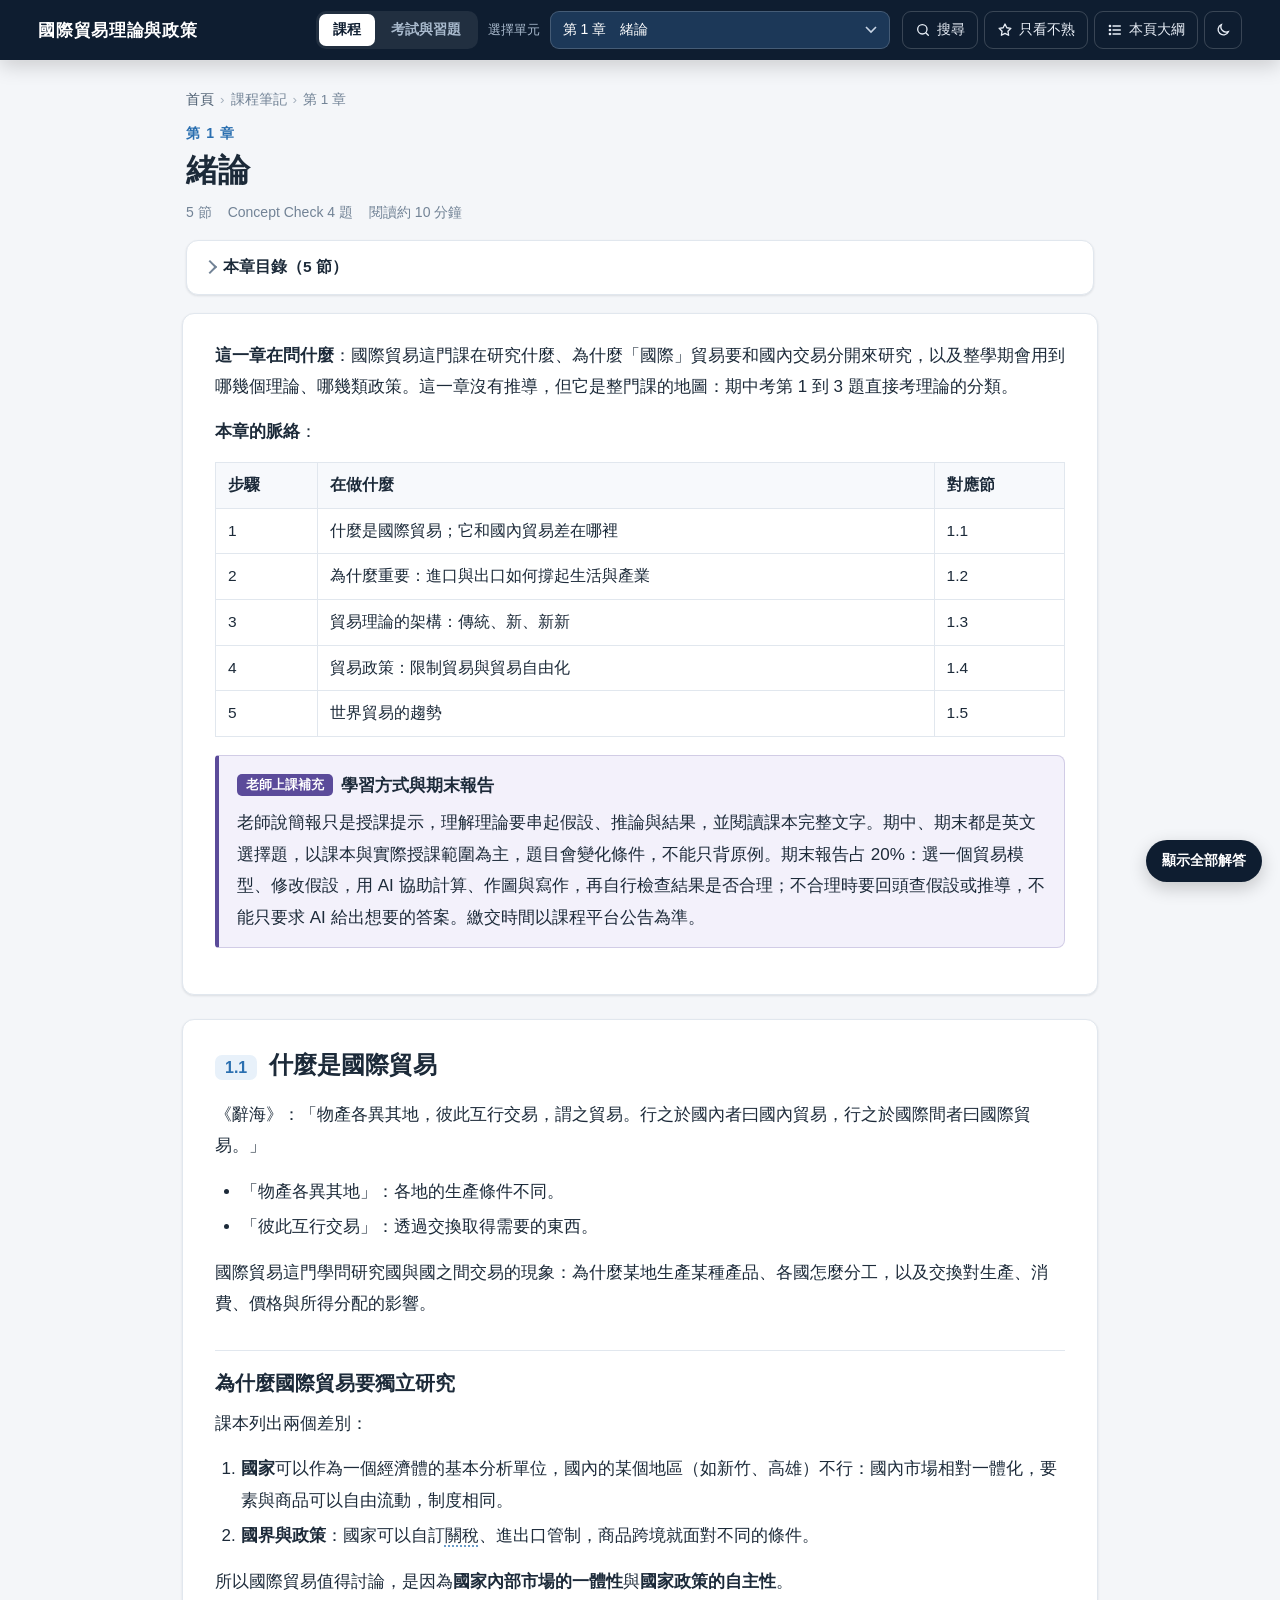
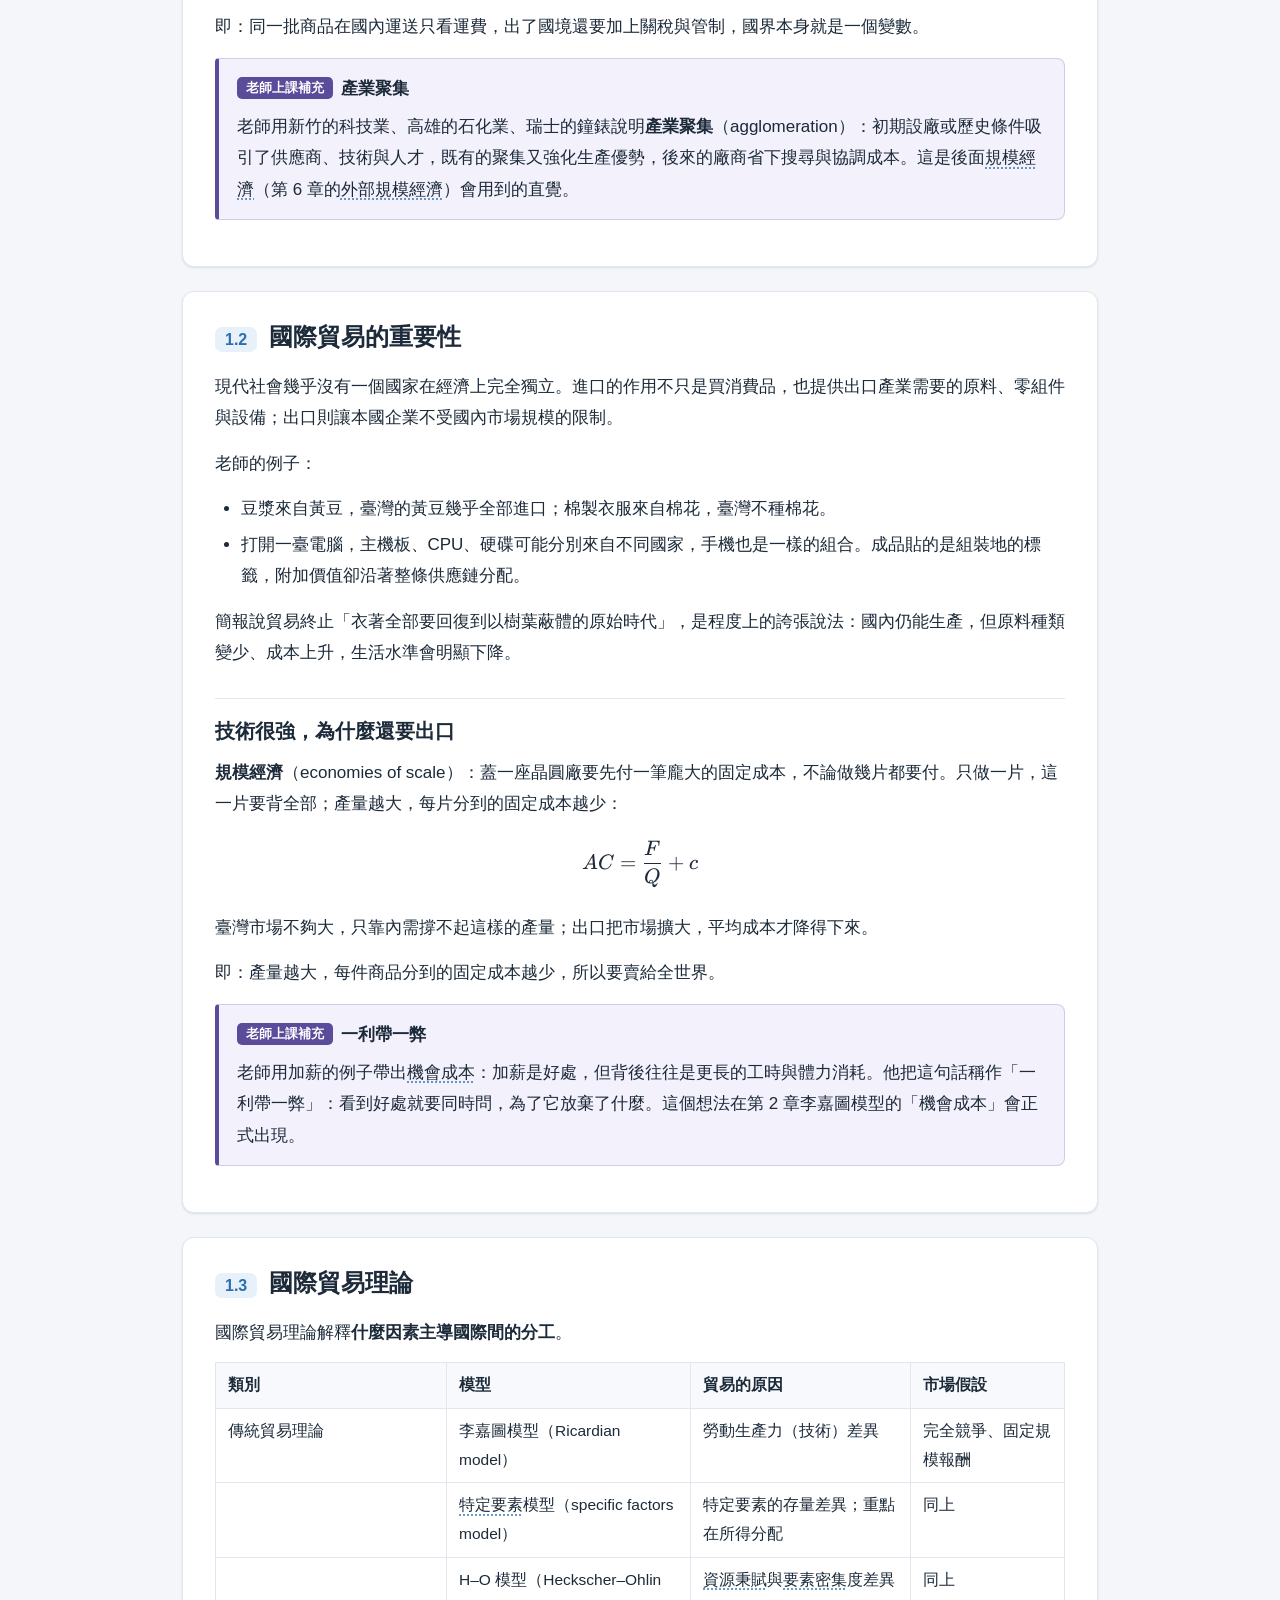
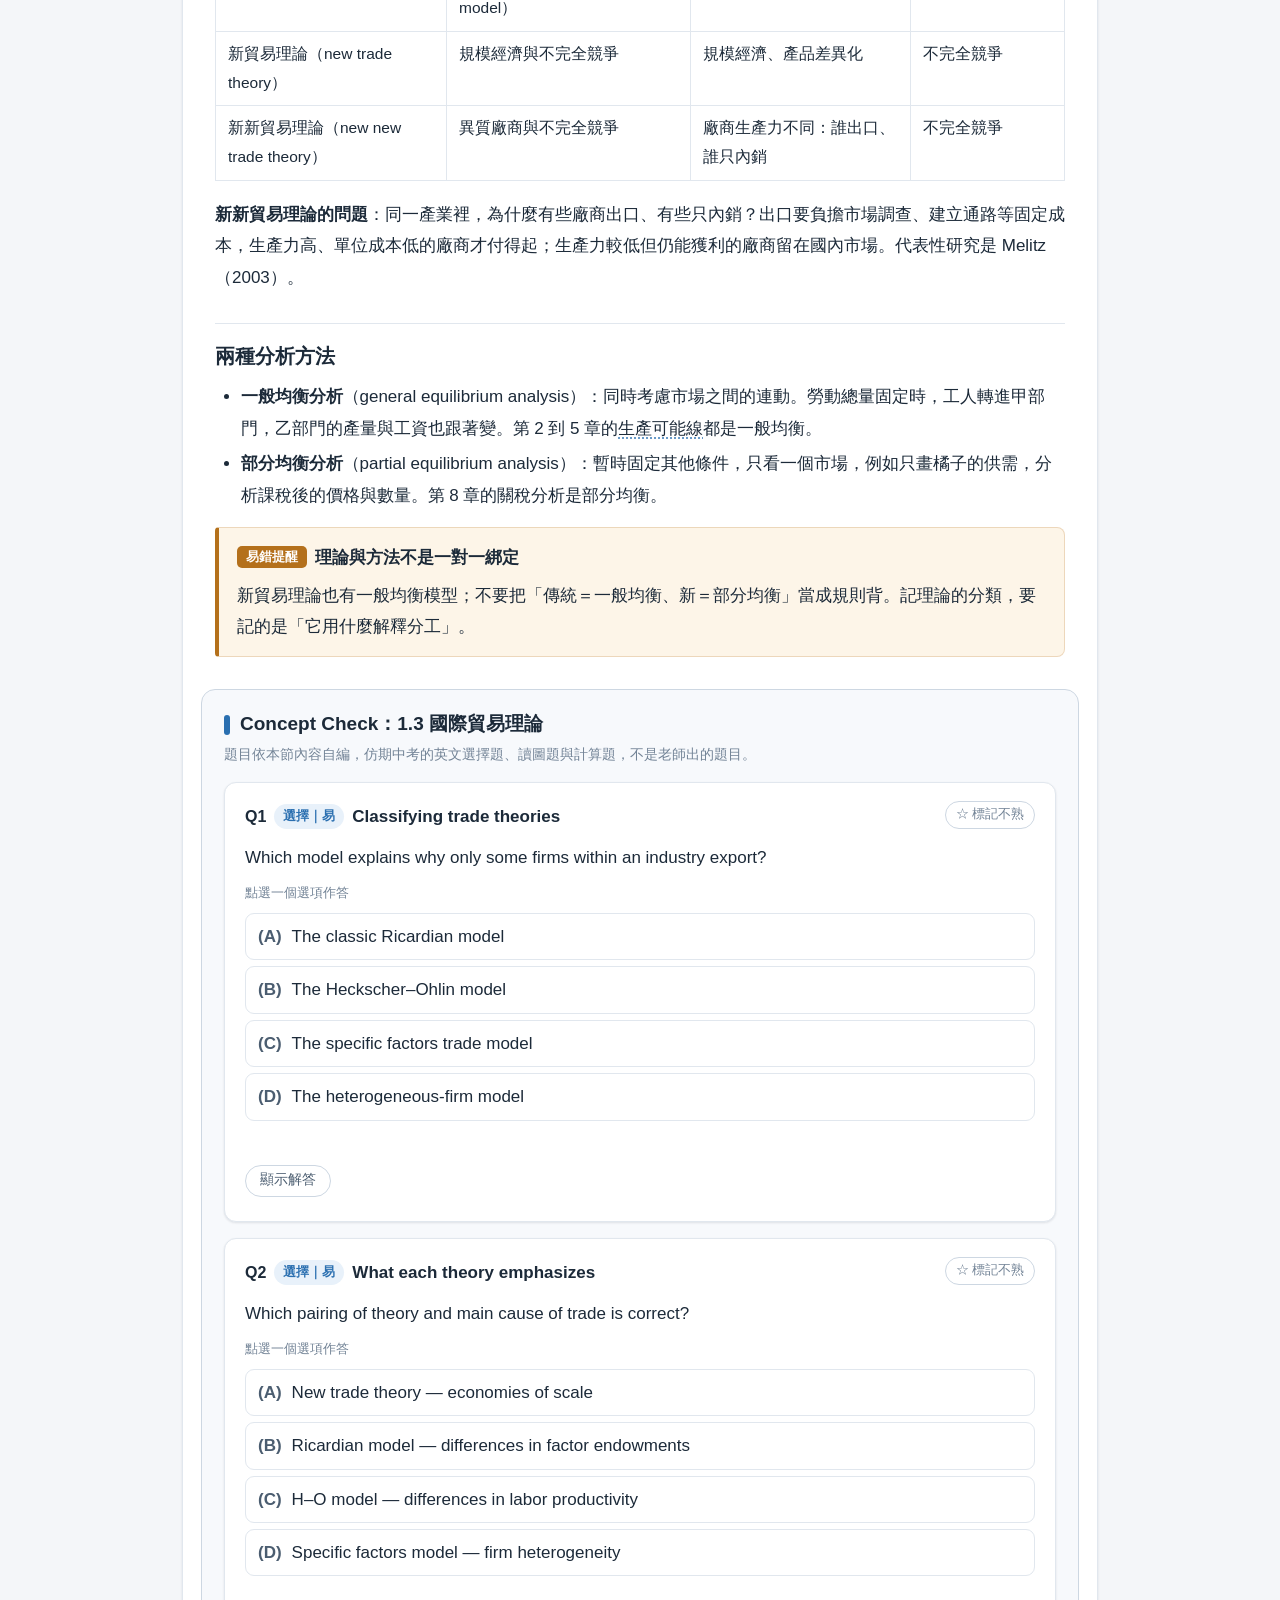
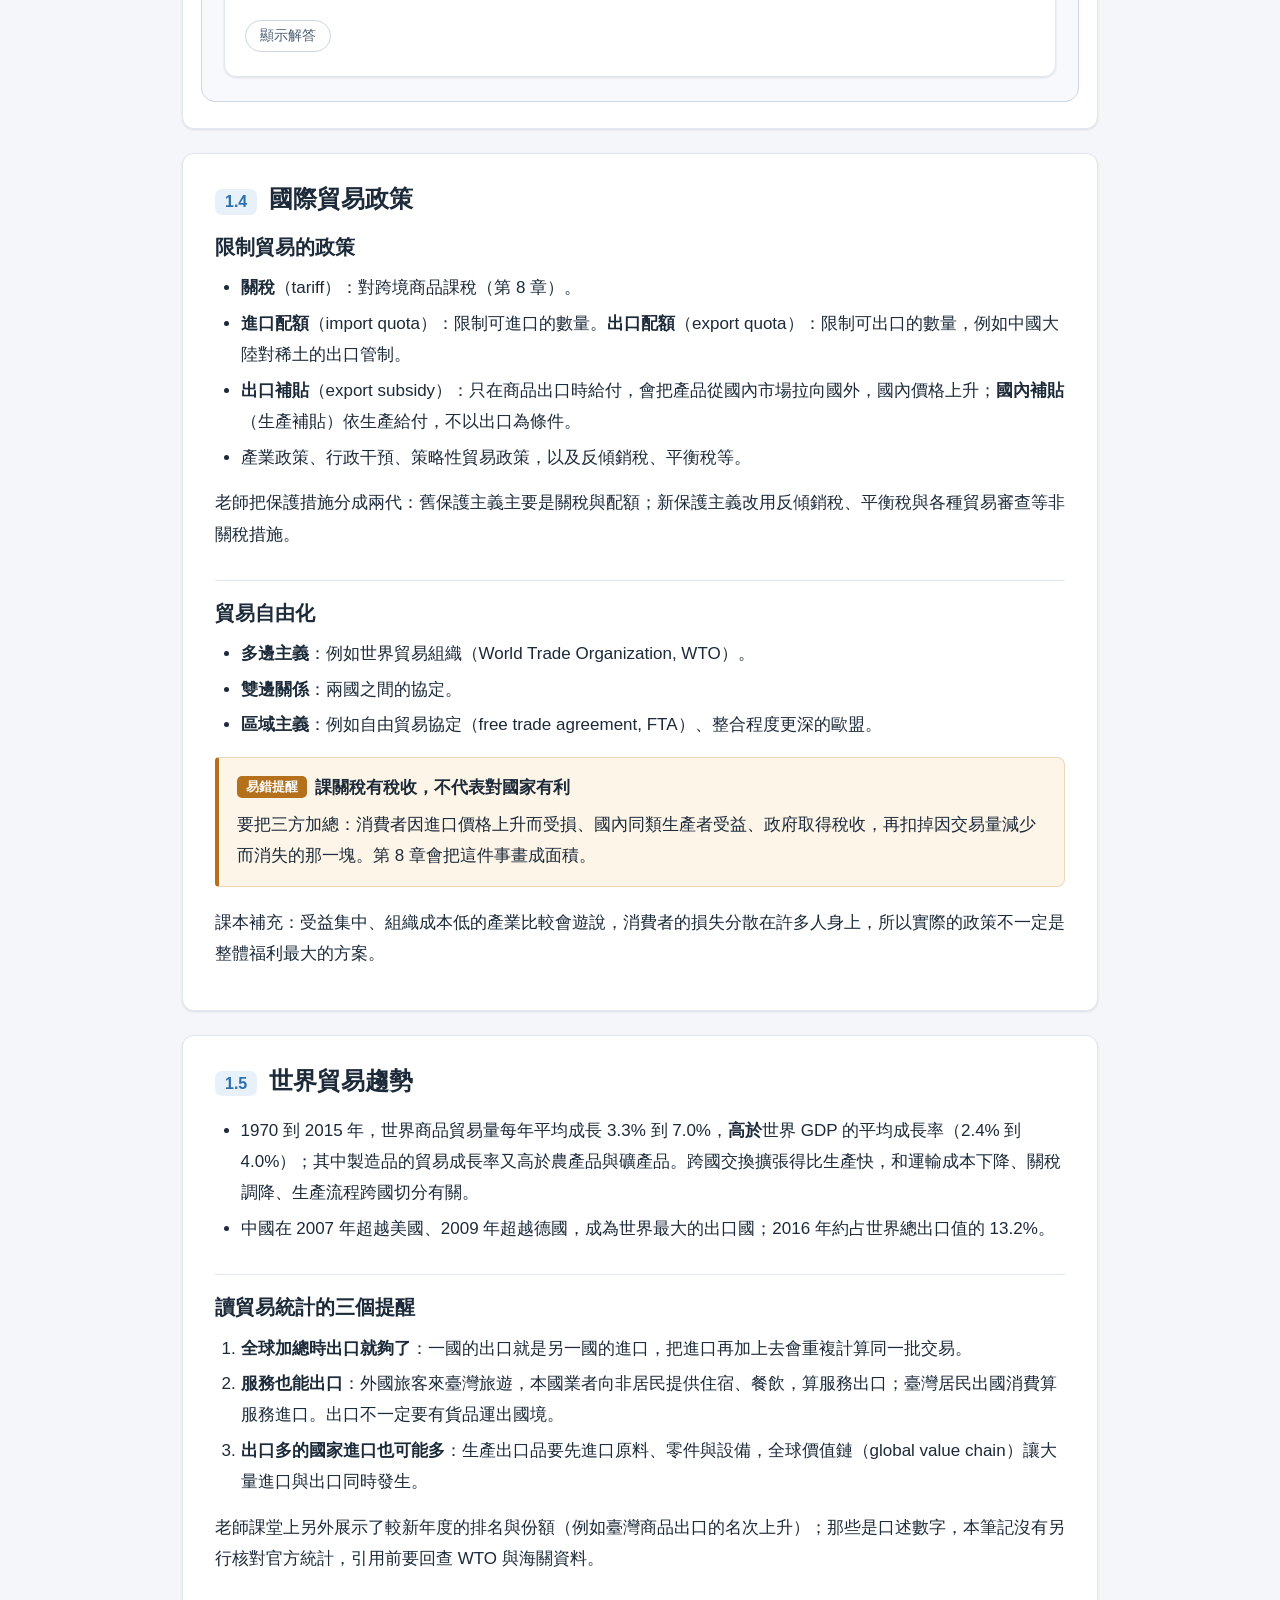
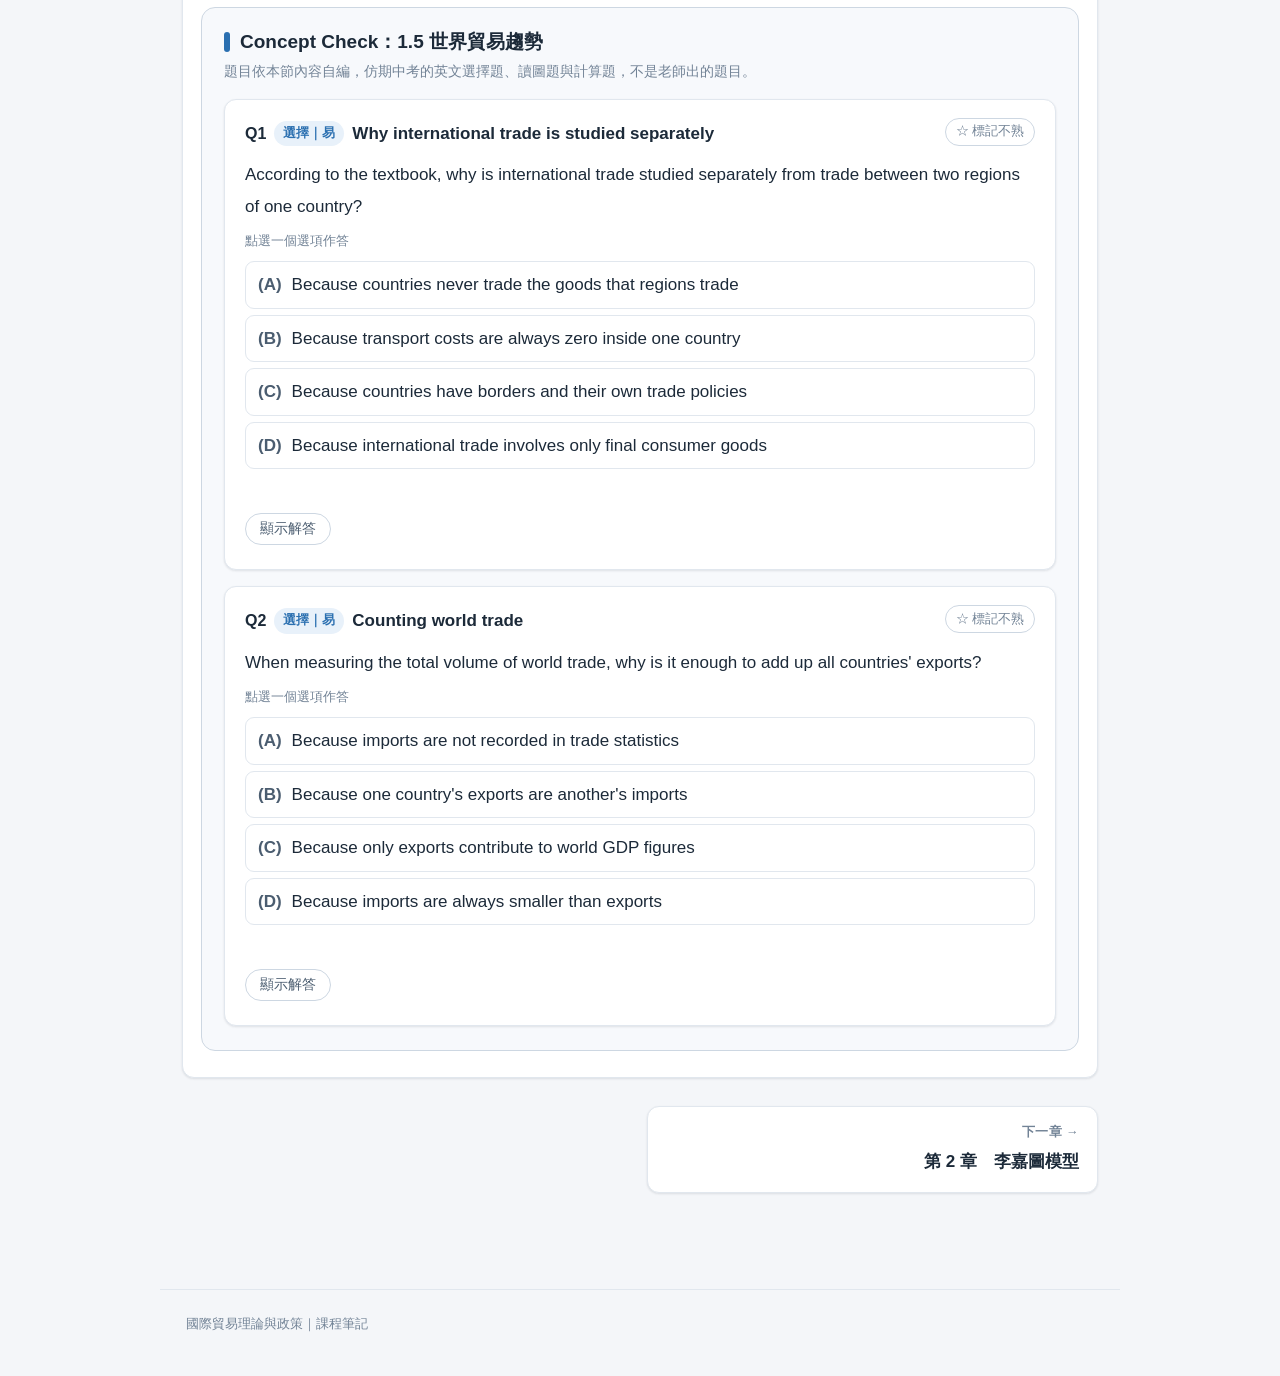
==== ch01.html @ 4c18acee "long" ====
<!doctype html>
<html lang="zh-Hant"><head><meta charset="utf-8"><meta name="viewport" content="width=device-width,initial-scale=1">
<title>第 1 章 緒論｜國際貿易理論與政策</title>
<meta name="color-scheme" content="light dark">
<script>try{var t=localStorage.getItem('notes:theme')||(window.matchMedia&&matchMedia('(prefers-color-scheme: dark)').matches?'dark':'light');document.documentElement.setAttribute('data-theme',t)}catch(e){}</script>
<link rel="stylesheet" href="assets/katex/katex.min.css">
<link rel="stylesheet" href="assets/style.css?v=da0fcc25">
<script defer src="assets/widgets.js?v=26da7ea5"></script>
</head><body data-page="ch01" data-mode="course" data-course="trade" data-key="trade">
<a class="skip" href="#main">跳到主要內容</a>
<header class="topbar"><a class="brand" href="index.html" aria-label="國際貿易理論與政策｜課程筆記首頁"><span>國際貿易理論與政策</span><span class="sub">｜課程筆記</span></a>
<div class="pickers"><nav class="mode" aria-label="切換課程或考試與習題"><a href="ch01.html" data-mode="course" class=on>課程</a><a href="hw1.html" data-mode="hw">考試與習題</a></nav><label for="unitSelect">選擇單元</label><select id="unitSelect" aria-label="選擇單元"><option value="index.html">首頁：課程介紹與使用說明</option><option value="exam.html">工具：測驗模式</option><option value="notes.html">工具：我的重點與筆記</option><option value="ch01.html" selected>第 1 章　緒論</option><option value="ch02.html">第 2 章　李嘉圖模型</option><option value="ch03.html">第 3 章　特定要素模型</option><option value="ch04.html">第 4 章　要素比例模型（H–O 模型）</option><option value="ch05.html">第 5 章　經濟成長與貿易條件</option><option value="ch06.html">第 6 章　規模經濟、不完全競爭與國際貿易</option><option value="ch08.html">第 8 章　關稅與配額</option></select></div></header>
<main class="wrap" id="main"><nav class="crumbs" aria-label="目前位置"><a href="index.html">首頁</a><span class="sep">›</span><span>課程筆記</span><span class="sep">›</span><span>第 1 章</span></nav><header class="ch-head"><p class=eyebrow>第 1 章</p><h1>緒論</h1><p class="ch-meta"><span>5 節</span><span>Concept Check 4 題</span><span>閱讀約 10 分鐘</span></p><details class="ch-toc"><summary>本章目錄（5 節）</summary><ol><li><a href="#s1-1"><span>1.1</span>什麼是國際貿易</a></li><li><a href="#s1-2"><span>1.2</span>國際貿易的重要性</a></li><li><a href="#s1-3"><span>1.3</span>國際貿易理論</a></li><li><a href="#s1-4"><span>1.4</span>國際貿易政策</a></li><li><a href="#s1-5"><span>1.5</span>世界貿易趨勢</a></li></ol></details></header>
<div class="ch-intro"><p><strong>這一章在問什麼</strong>：國際貿易這門課在研究什麼、為什麼「國際」貿易要和國內交易分開來研究，以及整學期會用到哪幾個理論、哪幾類政策。這一章沒有推導，但它是整門課的地圖：期中考第 1 到 3 題直接考理論的分類。</p>
<p><strong>本章的脈絡</strong>：</p>
<table>
<thead>
<tr>
<th>步驟</th>
<th>在做什麼</th>
<th>對應節</th>
</tr>
</thead>
<tbody>
<tr>
<td>1</td>
<td>什麼是國際貿易；它和國內貿易差在哪裡</td>
<td>1.1</td>
</tr>
<tr>
<td>2</td>
<td>為什麼重要：進口與出口如何撐起生活與產業</td>
<td>1.2</td>
</tr>
<tr>
<td>3</td>
<td>貿易理論的架構：傳統、新、新新</td>
<td>1.3</td>
</tr>
<tr>
<td>4</td>
<td>貿易政策：限制貿易與貿易自由化</td>
<td>1.4</td>
</tr>
<tr>
<td>5</td>
<td>世界貿易的趨勢</td>
<td>1.5</td>
</tr>
</tbody>
</table>
<div class="box teacher"><span class="tag">老師上課補充</span><strong class="bt">學習方式與期末報告</strong><p>老師說簡報只是授課提示，理解理論要串起假設、推論與結果，並閱讀課本完整文字。期中、期末都是英文選擇題，以課本與實際授課範圍為主，題目會變化條件，不能只背原例。期末報告占 20%：選一個貿易模型、修改假設，用 AI 協助計算、作圖與寫作，再自行檢查結果是否合理；不合理時要回頭查假設或推導，不能只要求 AI 給出想要的答案。繳交時間以課程平台公告為準。</p></div></div><section class="sec" id="s1-1" data-label="1.1 什麼是國際貿易"><h2><span class="num">1.1</span>什麼是國際貿易</h2><p>《辭海》：「物產各異其地，彼此互行交易，謂之貿易。行之於國內者曰國內貿易，行之於國際間者曰國際貿易。」</p>
<ul>
<li>「物產各異其地」：各地的生產條件不同。</li>
<li>「彼此互行交易」：透過交換取得需要的東西。</li>
</ul>
<p>國際貿易這門學問研究國與國之間交易的現象：為什麼某地生產某種產品、各國怎麼分工，以及交換對生產、消費、價格與所得分配的影響。</p>
<h3 id="s1-1-1">為什麼國際貿易要獨立研究</h3>
<p>課本列出兩個差別：</p>
<ol>
<li><strong>國家</strong>可以作為一個經濟體的基本分析單位，國內的某個地區（如新竹、高雄）不行：國內市場相對一體化，要素與商品可以自由流動，制度相同。</li>
<li><strong>國界與政策</strong>：國家可以自訂<span class="gl" tabindex="0" role="button" data-g="關稅">關稅</span>、進出口管制，商品跨境就面對不同的條件。</li>
</ol>
<p>所以國際貿易值得討論，是因為<strong>國家內部市場的一體性</strong>與<strong>國家政策的自主性</strong>。</p>
<p>即：同一批商品在國內運送只看運費，出了國境還要加上關稅與管制，國界本身就是一個變數。</p>
<div class="box teacher"><span class="tag">老師上課補充</span><strong class="bt">產業聚集</strong><p>老師用新竹的科技業、高雄的石化業、瑞士的鐘錶說明<strong>產業聚集</strong>（agglomeration）：初期設廠或歷史條件吸引了供應商、技術與人才，既有的聚集又強化生產優勢，後來的廠商省下搜尋與協調成本。這是後面<span class="gl" tabindex="0" role="button" data-g="規模經濟">規模經濟</span>（第 6 章的<span class="gl" tabindex="0" role="button" data-g="外部規模經濟">外部規模經濟</span>）會用到的直覺。</p></div></section><section class="sec" id="s1-2" data-label="1.2 國際貿易的重要性"><h2><span class="num">1.2</span>國際貿易的重要性</h2><p>現代社會幾乎沒有一個國家在經濟上完全獨立。進口的作用不只是買消費品，也提供出口產業需要的原料、零組件與設備；出口則讓本國企業不受國內市場規模的限制。</p>
<p>老師的例子：</p>
<ul>
<li>豆漿來自黃豆，臺灣的黃豆幾乎全部進口；棉製衣服來自棉花，臺灣不種棉花。</li>
<li>打開一臺電腦，主機板、CPU、硬碟可能分別來自不同國家，手機也是一樣的組合。成品貼的是組裝地的標籤，附加價值卻沿著整條供應鏈分配。</li>
</ul>
<p>簡報說貿易終止「衣著全部要回復到以樹葉蔽體的原始時代」，是程度上的誇張說法：國內仍能生產，但原料種類變少、成本上升，生活水準會明顯下降。</p>
<h3 id="s1-2-1">技術很強，為什麼還要出口</h3>
<p><strong>規模經濟</strong>（economies of scale）：蓋一座晶圓廠要先付一筆龐大的固定成本，不論做幾片都要付。只做一片，這一片要背全部；產量越大，每片分到的固定成本越少：</p>
\[AC=\frac{F}{Q}+c\]
<p>臺灣市場不夠大，只靠內需撐不起這樣的產量；出口把市場擴大，平均成本才降得下來。</p>
<p>即：產量越大，每件商品分到的固定成本越少，所以要賣給全世界。</p>
<div class="box teacher"><span class="tag">老師上課補充</span><strong class="bt">一利帶一弊</strong><p>老師用加薪的例子帶出<span class="gl" tabindex="0" role="button" data-g="機會成本">機會成本</span>：加薪是好處，但背後往往是更長的工時與體力消耗。他把這句話稱作「一利帶一弊」：看到好處就要同時問，為了它放棄了什麼。這個想法在第 2 章李嘉圖模型的「機會成本」會正式出現。</p></div></section><section class="sec" id="s1-3" data-label="1.3 國際貿易理論"><h2><span class="num">1.3</span>國際貿易理論</h2><p>國際貿易理論解釋<strong>什麼因素主導國際間的分工</strong>。</p>
<table>
<thead>
<tr>
<th>類別</th>
<th>模型</th>
<th>貿易的原因</th>
<th>市場假設</th>
</tr>
</thead>
<tbody>
<tr>
<td>傳統貿易理論</td>
<td>李嘉圖模型（Ricardian model）</td>
<td>勞動生產力（技術）差異</td>
<td>完全競爭、固定規模報酬</td>
</tr>
<tr>
<td></td>
<td><span class="gl" tabindex="0" role="button" data-g="特定要素">特定要素</span>模型（specific factors model）</td>
<td>特定要素的存量差異；重點在所得分配</td>
<td>同上</td>
</tr>
<tr>
<td></td>
<td>H–O 模型（Heckscher–Ohlin model）</td>
<td><span class="gl" tabindex="0" role="button" data-g="資源秉賦">資源秉賦</span>與<span class="gl" tabindex="0" role="button" data-g="要素密集">要素密集</span>度差異</td>
<td>同上</td>
</tr>
<tr>
<td>新貿易理論（new trade theory）</td>
<td>規模經濟與不完全競爭</td>
<td>規模經濟、產品差異化</td>
<td>不完全競爭</td>
</tr>
<tr>
<td>新新貿易理論（new new trade theory）</td>
<td>異質廠商與不完全競爭</td>
<td>廠商生產力不同：誰出口、誰只內銷</td>
<td>不完全競爭</td>
</tr>
</tbody>
</table>
<p><strong>新新貿易理論的問題</strong>：同一產業裡，為什麼有些廠商出口、有些只內銷？出口要負擔市場調查、建立通路等固定成本，生產力高、單位成本低的廠商才付得起；生產力較低但仍能獲利的廠商留在國內市場。代表性研究是 Melitz（2003）。</p>
<h3 id="s1-3-1">兩種分析方法</h3>
<ul>
<li><strong>一般均衡分析</strong>（general equilibrium analysis）：同時考慮市場之間的連動。勞動總量固定時，工人轉進甲部門，乙部門的產量與工資也跟著變。第 2 到 5 章的<span class="gl" tabindex="0" role="button" data-g="生產可能線">生產可能線</span>都是一般均衡。</li>
<li><strong>部分均衡分析</strong>（partial equilibrium analysis）：暫時固定其他條件，只看一個市場，例如只畫橘子的供需，分析課稅後的價格與數量。第 8 章的關稅分析是部分均衡。</li>
</ul>
<div class="box warn"><span class="tag">易錯提醒</span><strong class="bt">理論與方法不是一對一綁定</strong><p>新貿易理論也有一般均衡模型；不要把「傳統＝一般均衡、新＝部分均衡」當成規則背。記理論的分類，要記的是「它用什麼解釋分工」。</p></div><section class="cc" id="cc-s1-3"><h3 class="cc-h">Concept Check：1.3 國際貿易理論</h3><p class="cc-note">題目依本節內容自編，仿期中考的英文選擇題、讀圖題與計算題，不是老師出的題目。</p><article class="q" id="q-s1-3-1" data-key="D" data-label="1.3 國際貿易理論 Q1"><div class="q-meta"><h4><a href="#q-s1-3-1">Q1</a></h4><span class="q-kind">選擇｜易</span><span class="q-title">Classifying trade theories</span></div><div class="q-text"><p>Which model explains why only some firms within an industry export?</p></div><ol class="opts"><li data-k="A"><b>(A)</b><span>The classic Ricardian model</span></li><li data-k="B"><b>(B)</b><span>The Heckscher–Ohlin model</span></li><li data-k="C"><b>(C)</b><span>The specific factors trade model</span></li><li data-k="D"><b>(D)</b><span>The heterogeneous-firm model</span></li></ol><button class="toggle" type="button" aria-expanded="false">顯示解答</button><div class="sol" hidden><div class="zh"><p class="sh">中文題意</p><p>哪一個模型解釋為什麼同一產業裡只有部分廠商出口？</p></div><div class="ans"><strong>答案 (D)</strong><p>The heterogeneous-firm model</p></div><div class="why"><p class="sh">解析</p><p>新新貿易理論的異質廠商模型：出口要負擔額外的固定成本，只有生產力高的廠商付得起。</p>
<ul>
<li>(A) 錯。李嘉圖模型用國家間的勞動生產力差異解釋貿易，廠商是同質的。</li>
<li>(B) 錯。H–O 模型用資源秉賦解釋，也假設完全競爭、同質廠商。</li>
<li>(C) 錯。特定要素模型的重點是所得分配。</li>
<li>(D) 正確。</li>
</ul>
<p>即：要談「哪些廠商」，模型裡的廠商就必須不一樣。</p></div><div class="tip"><p class="sh">易錯提醒</p><ul>
<li>期中考第 2 題問的就是新新貿易理論強調什麼：廠商異質性（firm heterogeneity）。</li>
</ul></div></div></article><article class="q" id="q-s1-3-2" data-key="A" data-label="1.3 國際貿易理論 Q2"><div class="q-meta"><h4><a href="#q-s1-3-2">Q2</a></h4><span class="q-kind">選擇｜易</span><span class="q-title">What each theory emphasizes</span></div><div class="q-text"><p>Which pairing of theory and main cause of trade is correct?</p></div><ol class="opts"><li data-k="A"><b>(A)</b><span>New trade theory — economies of scale</span></li><li data-k="B"><b>(B)</b><span>Ricardian model — differences in factor endowments</span></li><li data-k="C"><b>(C)</b><span>H–O model — differences in labor productivity</span></li><li data-k="D"><b>(D)</b><span>Specific factors model — firm heterogeneity</span></li></ol><button class="toggle" type="button" aria-expanded="false">顯示解答</button><div class="sol" hidden><div class="zh"><p class="sh">中文題意</p><p>下列理論與主要貿易原因的配對，哪一個正確？</p></div><div class="ans"><strong>答案 (A)</strong><p>New trade theory — economies of scale</p></div><div class="why"><p class="sh">解析</p><ul>
<li>(A) 正確。新貿易理論納入規模經濟與不完全競爭。</li>
<li>(B) 錯。李嘉圖模型的原因是勞動生產力差異；資源秉賦是 H–O 模型。</li>
<li>(C) 錯。把李嘉圖和 H–O 的貿易原因對調了。</li>
<li>(D) 錯。廠商異質性是新新貿易理論。</li>
</ul>
<p>即：李嘉圖看技術、H–O 看資源、新貿易理論看規模、新新貿易理論看廠商。</p></div><div class="tip"><p class="sh">易錯提醒</p><ul>
<li>期中考第 3 題：李嘉圖強調生產力差異，新貿易理論可能強調規模經濟。</li>
</ul></div></div></article></section></section><section class="sec" id="s1-4" data-label="1.4 國際貿易政策"><h2><span class="num">1.4</span>國際貿易政策</h2><h3 id="s1-4-1">限制貿易的政策</h3>
<ul>
<li><strong>關稅</strong>（tariff）：對跨境商品課稅（第 8 章）。</li>
<li><strong>進口配額</strong>（import quota）：限制可進口的數量。<strong>出口配額</strong>（export quota）：限制可出口的數量，例如中國大陸對稀土的出口管制。</li>
<li><strong>出口補貼</strong>（export subsidy）：只在商品出口時給付，會把產品從國內市場拉向國外，國內價格上升；<strong>國內補貼</strong>（生產補貼）依生產給付，不以出口為條件。</li>
<li>產業政策、行政干預、策略性貿易政策，以及反傾銷稅、平衡稅等。</li>
</ul>
<p>老師把保護措施分成兩代：舊保護主義主要是關稅與配額；新保護主義改用反傾銷稅、平衡稅與各種貿易審查等非關稅措施。</p>
<h3 id="s1-4-2">貿易自由化</h3>
<ul>
<li><strong>多邊主義</strong>：例如世界貿易組織（World Trade Organization, WTO）。</li>
<li><strong>雙邊關係</strong>：兩國之間的協定。</li>
<li><strong>區域主義</strong>：例如自由貿易協定（free trade agreement, FTA）、整合程度更深的歐盟。</li>
</ul>
<div class="box warn"><span class="tag">易錯提醒</span><strong class="bt">課關稅有稅收，不代表對國家有利</strong><p>要把三方加總：消費者因進口價格上升而受損、國內同類生產者受益、政府取得稅收，再扣掉因交易量減少而消失的那一塊。第 8 章會把這件事畫成面積。</p></div>
<p>課本補充：受益集中、組織成本低的產業比較會遊說，消費者的損失分散在許多人身上，所以實際的政策不一定是整體福利最大的方案。</p></section><section class="sec" id="s1-5" data-label="1.5 世界貿易趨勢"><h2><span class="num">1.5</span>世界貿易趨勢</h2><ul>
<li>1970 到 2015 年，世界商品貿易量每年平均成長 3.3% 到 7.0%，<strong>高於</strong>世界 GDP 的平均成長率（2.4% 到 4.0%）；其中製造品的貿易成長率又高於農產品與礦產品。跨國交換擴張得比生產快，和運輸成本下降、關稅調降、生產流程跨國切分有關。</li>
<li>中國在 2007 年超越美國、2009 年超越德國，成為世界最大的出口國；2016 年約占世界總出口值的 13.2%。</li>
</ul>
<h3 id="s1-5-1">讀貿易統計的三個提醒</h3>
<ol>
<li><strong>全球加總時出口就夠了</strong>：一國的出口就是另一國的進口，把進口再加上去會重複計算同一批交易。</li>
<li><strong>服務也能出口</strong>：外國旅客來臺灣旅遊，本國業者向非居民提供住宿、餐飲，算服務出口；臺灣居民出國消費算服務進口。出口不一定要有貨品運出國境。</li>
<li><strong>出口多的國家進口也可能多</strong>：生產出口品要先進口原料、零件與設備，全球價值鏈（global value chain）讓大量進口與出口同時發生。</li>
</ol>
<p>老師課堂上另外展示了較新年度的排名與份額（例如臺灣商品出口的名次上升）；那些是口述數字，本筆記沒有另行核對官方統計，引用前要回查 WTO 與海關資料。</p><section class="cc" id="cc-s1-5"><h3 class="cc-h">Concept Check：1.5 世界貿易趨勢</h3><p class="cc-note">題目依本節內容自編，仿期中考的英文選擇題、讀圖題與計算題，不是老師出的題目。</p><article class="q" id="q-s1-5-1" data-key="C" data-label="1.5 世界貿易趨勢 Q1"><div class="q-meta"><h4><a href="#q-s1-5-1">Q1</a></h4><span class="q-kind">選擇｜易</span><span class="q-title">Why international trade is studied separately</span></div><div class="q-text"><p>According to the textbook, why is international trade studied separately from trade between two regions of one country?</p></div><ol class="opts"><li data-k="A"><b>(A)</b><span>Because countries never trade the goods that regions trade</span></li><li data-k="B"><b>(B)</b><span>Because transport costs are always zero inside one country</span></li><li data-k="C"><b>(C)</b><span>Because countries have borders and their own trade policies</span></li><li data-k="D"><b>(D)</b><span>Because international trade involves only final consumer goods</span></li></ol><button class="toggle" type="button" aria-expanded="false">顯示解答</button><div class="sol" hidden><div class="zh"><p class="sh">中文題意</p><p>依課本，為什麼國際貿易要和同一國內兩地區之間的貿易分開研究？</p></div><div class="ans"><strong>答案 (C)</strong><p>Because countries have borders and their own trade policies</p></div><div class="why"><p class="sh">解析</p><p>國際貿易之所以值得討論，是因為國家內部市場的一體性與國家政策的自主性：有國家、有國界、有政策，政府可以在跨境交易上課稅或設限。</p>
<ul>
<li>(A) 錯。商品本身可以一樣。</li>
<li>(B) 錯。國內也有運費。</li>
<li>(C) 正確。</li>
<li>(D) 錯。中間財貿易很重要（全球供應鏈）。</li>
</ul>
<p>即：國界和政策是國內貿易沒有的那一層變數。</p></div><div class="tip"><p class="sh">易錯提醒</p><ul>
<li>不是說區域經濟不能研究，而是本課以國家為分析單位。</li>
</ul></div></div></article><article class="q" id="q-s1-5-2" data-key="B" data-label="1.5 世界貿易趨勢 Q2"><div class="q-meta"><h4><a href="#q-s1-5-2">Q2</a></h4><span class="q-kind">選擇｜易</span><span class="q-title">Counting world trade</span></div><div class="q-text"><p>When measuring the total volume of world trade, why is it enough to add up all countries' exports?</p></div><ol class="opts"><li data-k="A"><b>(A)</b><span>Because imports are not recorded in trade statistics</span></li><li data-k="B"><b>(B)</b><span>Because one country's exports are another's imports</span></li><li data-k="C"><b>(C)</b><span>Because only exports contribute to world GDP figures</span></li><li data-k="D"><b>(D)</b><span>Because imports are always smaller than exports</span></li></ol><button class="toggle" type="button" aria-expanded="false">顯示解答</button><div class="sol" hidden><div class="zh"><p class="sh">中文題意</p><p>衡量世界貿易總量時，為什麼加總所有國家的出口就夠了？</p></div><div class="ans"><strong>答案 (B)</strong><p>Because one country's exports are another's imports</p></div><div class="why"><p class="sh">解析</p><p>同一批跨境交易，對賣方是出口、對買方是進口。全球加總時兩者是同一批交易的兩面，再把進口加上去會算成兩倍。</p>
<ul>
<li>(A) 錯。進口有統計。</li>
<li>(B) 正確。</li>
<li>(C) 錯。和 GDP 的計算無關。</li>
<li>(D) 錯。全球加總時兩者大致相等（只差運保費、時點等統計口徑）。</li>
</ul>
<p>即：一筆交易只能算一次。</p></div><div class="tip"><p class="sh">易錯提醒</p><ul>
<li>一國的貿易依存度常用（出口＋進口）／GDP，那是單一國家的指標，和全球加總不同。</li>
</ul></div></div></article></section></section>
<nav class="pager" aria-label="上一頁與下一頁"><a class="next" href="ch02.html"><small>下一章 →</small>第 2 章　李嘉圖模型</a></nav></main>
<footer class="site-foot"><span>國際貿易理論與政策｜課程筆記</span></footer>
<script src="assets/katex/katex.min.js"></script><script src="assets/katex/auto-render.min.js"></script>
<script src="assets/search.js?v=1e6d064a"></script>
<script src="assets/glossary.js?v=20f2ea94"></script>
<script src="assets/site.js?v=174b7dc7"></script>
</body></html>
---- assets/style.css ----
/* ==========================================================================
   課程筆記網站｜共用設計規範 v5（2026/11/14）
   所有課程網站共用這一份；課程差異只用 body[data-course] 改 --accent。
   版面寬度、字級、按鈕高度等數值見規則檔 14.14。
   ========================================================================== */

/* ---------- 1. 設計變數 ---------- */
:root{
  --font:-apple-system,BlinkMacSystemFont,"PingFang TC","Noto Sans TC","Noto Sans CJK TC","Microsoft JhengHei",sans-serif;
  --mono:"JetBrains Mono","SF Mono",Menlo,Consolas,"Noto Sans Mono CJK TC",monospace;
  --bg:#f4f6f9; --surface:#fff; --surface-2:#f7f9fc; --line:#e1e7ee; --line-2:#cdd7e2;
  --text:#1c2a39; --text-2:#4b5d70; --text-3:#728396;
  --head:#0e1d30; --head-2:#1c3858; --head-line:#ffffff2e; --head-text:#e8eef6; --head-muted:#a9bacd;
  --link:#1d5f8a; --accent:#2a6fb0; --accent-soft:#e8f1fa;
  --ok:#1f7a4a; --ok-soft:#eaf6ef; --warn:#b4701b; --warn-soft:#fdf5e8; --bad:#b4232c; --bad-soft:#fdf0f1;
  --purple:#5b4b9a; --purple-soft:#f3f1fb; --teal:#0f766e; --teal-soft:#ecf8f6; --rust:#b3541e; --rust-soft:#fff7ef;
  --code-bg:#f6f8fb; --code-line:#d9e1ea; --inline-code:#edf2f7;
  --radius:12px; --radius-s:8px;
  --shadow-1:0 1px 2px #0f1d2e0d,0 1px 3px #0f1d2e0f;
  --shadow-2:0 10px 30px #0f1d2e26;
  --header-h:60px;
  --w:960px;
}
body[data-course="ba"]{--accent:#2a6fb0;--accent-soft:#e8f1fa}
body[data-course="cf"]{--accent:#6b4fa8;--accent-soft:#f1edfa}
body[data-course="fsa"]{--accent:#0f766e;--accent-soft:#e7f6f3}
body[data-course="mb"]{--accent:#b45309;--accent-soft:#fdf3e6}

:root[data-theme="dark"]{
  --bg:#0f141b; --surface:#161d26; --surface-2:#1b2430; --line:#26313e; --line-2:#334253;
  --text:#dfe6ee; --text-2:#aab7c5; --text-3:#7f8fa1;
  --head:#0b1119; --head-2:#18222f; --head-line:#ffffff1f;
  --link:#7cb7e8; --accent-soft:#1d2a3a;
  --ok:#5cc28d; --ok-soft:#14261d; --warn:#e0a24f; --warn-soft:#2a2114; --bad:#ef7a82; --bad-soft:#2c171a;
  --purple:#b3a4ec; --purple-soft:#211d33; --teal:#5fcfc3; --teal-soft:#13262a; --rust:#ee9a6a; --rust-soft:#2a1d15;
  --code-bg:#121922; --code-line:#2a3644; --inline-code:#1f2a37;
  --shadow-1:0 1px 2px #0006; --shadow-2:0 12px 32px #000a;
}

/* ---------- 2. 基本 ---------- */
*{box-sizing:border-box}
html{scroll-padding-top:calc(var(--header-h) + 16px);-webkit-text-size-adjust:100%}
body{margin:0;background:var(--bg);color:var(--text);font-family:var(--font);font-size:17px;line-height:1.85;
  font-feature-settings:"palt" 0;-webkit-font-smoothing:antialiased;text-rendering:optimizeLegibility}
a{color:var(--link);text-underline-offset:3px;text-decoration-thickness:1px}
a:hover{text-decoration-thickness:2px}
:focus-visible{outline:2px solid var(--accent);outline-offset:2px;border-radius:4px}
::selection{background:#ffe27a99}
p{margin:0 0 14px}
ul,ol{padding-left:1.5em;margin:0 0 14px}
li{margin:4px 0}
li>ul,li>ol{margin:4px 0}
strong,b{font-weight:700}
hr{border:0;border-top:1px solid var(--line);margin:24px 0}
img{max-width:100%;height:auto}
code{font-family:var(--mono);font-size:.88em}
:not(pre)>code{background:var(--inline-code);border:1px solid var(--line);border-radius:5px;padding:.05em .38em;color:inherit;
  overflow-wrap:anywhere}
table{border-collapse:collapse;margin:10px 0 18px;font-size:15.5px;width:100%;background:var(--surface)}
th,td{border:1px solid var(--line);padding:8px 12px;text-align:left;vertical-align:top}
th{background:var(--surface-2);font-weight:700}
td code{white-space:nowrap}
mark{background:#ffe27a;color:#1c2a39;padding:0 2px;border-radius:2px}
.skip{position:absolute;left:-999px;top:8px;z-index:100;padding:8px 14px;background:var(--surface);border-radius:8px}
.skip:focus{left:12px}
.katex-display{overflow-x:auto;overflow-y:hidden;padding:.25em 0 .45em}

/* ---------- 3. 頁首 ---------- */
.topbar{position:sticky;top:0;z-index:40;height:var(--header-h);display:flex;align-items:center;gap:12px;
  padding:0 max(3vw,20px);background:var(--head);color:var(--head-text);box-shadow:0 1px 0 #ffffff12,0 6px 20px #0000002b}
.topbar .brand{display:flex;align-items:center;gap:10px;min-width:0;color:#fff;text-decoration:none;font-weight:800;
  letter-spacing:.04em;font-size:16.5px;white-space:nowrap}
.topbar .brand .logo{flex:0 0 auto;display:grid;place-items:center;width:30px;height:30px;border-radius:8px;
  background:var(--accent);color:#fff;font-size:13px;letter-spacing:0;font-family:var(--mono);font-weight:800}
.topbar .brand .sub{color:var(--head-muted);font-weight:600}
.topbar .pickers{flex:0 1 auto;display:flex;align-items:center;gap:10px;margin-left:auto;min-width:0}
.topbar .brand{flex:0 1 auto;overflow:hidden}
.topbar .brand .logo{display:none}
.topbar label{font-size:13px;color:var(--head-muted);white-space:nowrap}
.topbar select{flex:1 1 auto;width:340px;height:38px;min-width:160px;max-width:420px;padding:0 34px 0 12px;border:1px solid var(--head-line);border-radius:9px;
  background:var(--head-2) url("data:image/svg+xml,%3Csvg xmlns='http://www.w3.org/2000/svg' width='12' height='8'%3E%3Cpath d='M1 1l5 5 5-5' fill='none' stroke='%23c9d5e4' stroke-width='1.6'/%3E%3C/svg%3E") no-repeat right 12px center;
  color:#fff;font:inherit;font-size:14px;cursor:pointer;-webkit-appearance:none;appearance:none;text-overflow:ellipsis}
.topbar select:hover{border-color:#ffffff55}
.mode{flex:0 0 auto;display:inline-flex;height:38px;padding:3px;border-radius:10px;background:#ffffff14;gap:2px}
.mode a{white-space:nowrap;display:grid;place-items:center;padding:0 14px;border-radius:7px;color:var(--head-muted);text-decoration:none;font-size:14px;font-weight:700}
.mode a.on{background:#fff;color:var(--head)}
.mode a:not(.on):hover{color:#fff;background:#ffffff14}
.rd-tools{flex:0 0 auto;display:flex;align-items:center;gap:6px}
.topbar .tb{height:38px;display:inline-flex;align-items:center;justify-content:center;gap:6px;padding:0 12px;border:1px solid var(--head-line);
  border-radius:9px;background:transparent;color:var(--head-text);font:inherit;font-size:13.5px;cursor:pointer;white-space:nowrap}
.topbar .tb:hover{background:#ffffff14;border-color:#ffffff55}
.topbar .tb[aria-pressed="true"],.topbar .tb[aria-expanded="true"]{background:#fff;color:var(--head);border-color:#fff}
.topbar .tb svg{width:16px;height:16px;flex:0 0 auto}
.topbar .tb kbd{font:11px var(--mono);padding:1px 5px;border:1px solid #ffffff40;border-radius:4px;color:var(--head-muted)}
.topbar .tb.icon{width:38px;padding:0}
.progress{position:fixed;top:var(--header-h);left:0;right:0;z-index:39;height:3px;pointer-events:none}
.progress span{display:block;height:100%;width:0;background:var(--accent);transition:width .1s linear}
.topbar .brand>span:not(.logo){overflow:hidden;text-overflow:ellipsis}
@media(max-width:1560px){.topbar .brand>span.sub{display:none}}
@media(max-width:1440px){.topbar .tb kbd{display:none}}
@media(max-width:1180px){.topbar .tb .lb-long,.topbar .tb kbd{display:none}.topbar label{display:none}}
@media(max-width:1400px){.topbar .toggle-all{display:none}}
@media(max-width:1020px){.topbar .tb .lb{display:none}.topbar .tb{width:38px;padding:0}.topbar .brand>span:not(.logo){display:none}}

/* ---------- 4. 版面 ---------- */
.wrap{max-width:var(--w);margin:0 auto;padding:28px 22px 96px}
.crumbs{display:flex;flex-wrap:wrap;gap:6px;align-items:center;margin:0 4px 4px;font-size:13.5px;color:var(--text-3)}
.crumbs a{color:var(--text-2);text-decoration:none}.crumbs a:hover{color:var(--link);text-decoration:underline}
.crumbs .sep{opacity:.6}
.ch-head{padding:4px 4px 18px}
.ch-head .eyebrow{margin:0;color:var(--accent);font-size:14px;font-weight:800;letter-spacing:.08em}
.ch-head h1{font-size:32px;line-height:1.35;margin:2px 0 8px;color:var(--text);letter-spacing:.01em}
.ch-meta{display:flex;flex-wrap:wrap;gap:6px 16px;margin:0 0 14px;color:var(--text-3);font-size:14px}
.ch-meta span{display:inline-flex;align-items:center;gap:5px}
.ch-toc{background:var(--surface);border:1px solid var(--line);border-radius:var(--radius);padding:2px 18px;font-size:15.5px;box-shadow:var(--shadow-1)}
.ch-toc summary{cursor:pointer;font-weight:700;color:var(--text);padding:10px 0;list-style:none;display:flex;align-items:center;gap:8px}
.ch-toc summary::-webkit-details-marker{display:none}
.ch-toc summary::before{content:"";width:8px;height:8px;border-right:2px solid var(--text-3);border-bottom:2px solid var(--text-3);transform:rotate(-45deg);transition:transform .15s}
.ch-toc[open] summary::before{transform:rotate(45deg)}
.ch-toc ol{list-style:none;margin:0 0 12px;padding:0;columns:2;column-gap:28px}
.ch-toc li{margin:0;break-inside:avoid}
.ch-toc li a{display:flex;gap:10px;padding:5px 8px;border-radius:7px;text-decoration:none;color:var(--text-2);line-height:1.5}
.ch-toc li a:hover{background:var(--surface-2);color:var(--link)}
.ch-toc li span{flex:0 0 3em;color:var(--text-3);font-variant-numeric:tabular-nums}
.ch-intro,.sec{background:var(--surface);border:1px solid var(--line);border-radius:var(--radius);padding:26px 32px;margin:0 0 24px;box-shadow:var(--shadow-1)}
.sec h2{display:flex;align-items:baseline;gap:12px;font-size:24px;line-height:1.45;margin:2px 0 16px;color:var(--text)}
.sec h2 .num{flex:0 0 auto;padding:1px 10px;border-radius:7px;background:var(--accent-soft);color:var(--accent);font-size:16px;font-weight:800;font-variant-numeric:tabular-nums}
.sec h3{font-size:19.5px;line-height:1.5;color:var(--text);margin:30px 0 10px;padding-top:18px;border-top:1px solid var(--line)}
.sec h4{font-size:17px;margin:20px 0 8px}
.sec h2+h3{border-top:0;padding-top:0;margin-top:6px}

/* ---------- 5. 程式碼與輸出 ---------- */
.code{position:relative;margin:16px 0 0;border:1px solid var(--code-line);border-radius:10px;background:var(--code-bg)}
.code:has(+.out),.code:has(+.rfig){border-radius:10px 10px 0 0}
.code:not(:has(+.out)):not(:has(+.rfig)){margin-bottom:16px}
.code pre{margin:0;padding:16px 18px 14px;overflow-x:auto;font-size:14.5px;line-height:1.65;tab-size:4}
.code .lang{position:absolute;left:12px;top:-10px;padding:0 7px;border-radius:5px;background:var(--accent);color:#fff;font:700 11px/19px var(--font);letter-spacing:.02em}
.code .copy{position:absolute;right:8px;top:8px;height:28px;padding:0 10px;font:12px var(--font);border:1px solid var(--line-2);border-radius:7px;
  background:var(--surface);color:var(--text-2);cursor:pointer;opacity:.85}
.code .copy:hover{opacity:1;color:var(--link)}
.out{position:relative;margin:0 0 16px;padding:14px 18px;border:1px solid var(--code-line);border-top:1px dashed var(--line-2);border-radius:0 0 10px 10px;
  background:var(--surface);overflow-x:auto;font-family:var(--mono);font-size:14px;line-height:1.6;color:var(--text-2);white-space:pre}
.out[data-title]{padding-top:28px}
.out[data-title]::before{content:attr(data-title);position:absolute;left:14px;top:6px;font:700 11.5px var(--font);color:var(--text-3);letter-spacing:.04em}
.out+.out{margin-top:-16px;border-radius:0 0 10px 10px}
.out:has(+.out){border-radius:0;margin-bottom:0}
.out.err{background:var(--bad-soft);color:var(--bad)}.out.err::before{color:var(--bad)}
.out.warnout{background:var(--warn-soft);color:var(--warn)}
.out.inp{background:var(--ok-soft);color:var(--ok)}
.rfig{margin:0 0 18px;padding:12px;border:1px solid var(--code-line);border-top:0;border-radius:0 0 10px 10px;background:#fff;text-align:center}
.rfig img{max-width:100%;height:auto}
.mem{font-family:var(--mono);font-size:14px}
/* 語法上色（Pygments） */
.code .c,.code .c1,.code .cm,.code .cp,.code .cpf{color:#6a7f8f;font-style:italic}
.code .cp{font-style:normal;color:#8a4fb0}
.code .k,.code .kr,.code .kc,.code .kd,.code .kn{color:#7a2bb0;font-weight:600}
.code .kt{color:#0b7285;font-weight:600}
.code .s,.code .s1,.code .s2,.code .sc,.code .dl,.code .se{color:#1a7f3c}
.code .m,.code .mi,.code .mf,.code .mh{color:#b45309}
.code .o,.code .ow{color:#a03070}
.code .nf,.code .nb,.code .fm{color:#1d5f8a}
.code .na,.code .nc,.code .nn{color:#0b7285}
:root[data-theme="dark"] .code .c,:root[data-theme="dark"] .code .c1,:root[data-theme="dark"] .code .cm{color:#7d8c9c}
:root[data-theme="dark"] .code .k,:root[data-theme="dark"] .code .kr,:root[data-theme="dark"] .code .kc,:root[data-theme="dark"] .code .kd,:root[data-theme="dark"] .code .cp{color:#c69cf2}
:root[data-theme="dark"] .code .kt,:root[data-theme="dark"] .code .na,:root[data-theme="dark"] .code .nc{color:#5fd0d6}
:root[data-theme="dark"] .code .s,:root[data-theme="dark"] .code .s1,:root[data-theme="dark"] .code .s2,:root[data-theme="dark"] .code .sc,:root[data-theme="dark"] .code .dl{color:#8fd694}
:root[data-theme="dark"] .code .m,:root[data-theme="dark"] .code .mi,:root[data-theme="dark"] .code .mf{color:#f0b26b}
:root[data-theme="dark"] .code .o,:root[data-theme="dark"] .code .ow{color:#f08bbd}
:root[data-theme="dark"] .code .nf,:root[data-theme="dark"] .code .nb{color:#7cb7e8}
:root[data-theme="dark"] .rfig{background:#f4f6f9}

/* ---------- 6. 提示框 ---------- */
.box{--c:var(--accent);--s:var(--accent-soft);margin:16px 0 20px;padding:14px 18px;border:1px solid color-mix(in srgb,var(--c) 22%,transparent);
  border-left:4px solid var(--c);border-radius:4px var(--radius-s) var(--radius-s) 4px;background:var(--s)}
.box>p:last-child,.box>ul:last-child,.box>ol:last-child{margin-bottom:0}
.box .tag{display:inline-block;margin-right:8px;padding:0 9px;border-radius:5px;background:var(--c);color:#fff;font-size:12.5px;font-weight:700;line-height:22px;vertical-align:2px}
.box .bt{font-weight:700;color:var(--text)}
.box .tag+.bt{margin-left:0}
.box>.tag:first-child+p,.box>.tag:first-child+.bt+p{margin-top:6px}
.box.key{--c:var(--ok);--s:var(--ok-soft)}
.box.warn{--c:var(--warn);--s:var(--warn-soft)}
.box.exam{--c:var(--bad);--s:var(--bad-soft)}
.box.teacher,.box.task{--c:var(--purple);--s:var(--purple-soft)}
.box.fin{--c:var(--teal);--s:var(--teal-soft)}
.box.idea{--c:var(--warn);--s:var(--warn-soft)}
.box.paste{--c:var(--rust);--s:var(--rust-soft);position:relative;padding-right:110px}
.box.paste .copy{position:absolute;top:12px;right:12px;height:30px;padding:0 12px;border:1px solid color-mix(in srgb,var(--rust) 45%,transparent);border-radius:8px;
  background:var(--surface);color:var(--rust);font:600 13px var(--font);cursor:pointer}
.box.paste .copy:hover{background:var(--rust);color:#fff}
.box.paste .ptext{margin-top:10px;padding-right:0;line-height:1.9;margin-right:-92px}
.box.paste .ptext code{background:none;border:0;padding:0;font-family:inherit;color:inherit;font-size:1em}
.box.flow{--c:var(--line-2);--s:var(--surface-2);padding:0}
.box.flow summary{cursor:pointer;list-style:none;display:flex;align-items:center;gap:6px;padding:12px 18px}
.box.flow summary::-webkit-details-marker{display:none}
.box.flow summary::after{content:"展開";margin-left:auto;font-size:13px;color:var(--text-3)}
.box.flow[open] summary::after{content:"收起"}
.box.flow .tag{background:var(--text-3)}
.box.flow .flowbody{padding:0 18px 6px;color:var(--text-2)}
.refbox{margin:0 0 18px;padding:2px 16px;border:1px solid var(--line);border-radius:var(--radius-s);background:var(--surface-2);font-size:15px}
.refbox summary{cursor:pointer;font-weight:700;color:var(--text-2);padding:8px 0}
.refbox ul{margin:0 0 10px;padding-left:20px}
.refbox li{margin:3px 0}
a.fnref{color:inherit;text-decoration:underline dotted var(--link);text-underline-offset:3px}
a.fnref:hover{background:var(--accent-soft)}

/* ---------- 7. Concept Check 與題目（規則 14.4） ---------- */
.cc{margin:32px -14px 0;padding:20px 22px 8px;border:1px solid var(--line-2);border-radius:14px;background:var(--surface-2)}
.cc-h{display:flex;align-items:center;gap:10px;margin:0 0 4px!important;padding:0!important;border:0!important;color:var(--text)!important;font-size:19px!important}
.cc-h::before{content:"";width:6px;height:20px;border-radius:3px;background:var(--accent)}
.cc-note{font-size:13.5px;color:var(--text-3);margin-bottom:14px}
.q{margin:0 0 16px;padding:18px 20px 14px;border:1px solid var(--line);border-radius:var(--radius);background:var(--surface);box-shadow:var(--shadow-1)}
.q-meta{display:flex;flex-wrap:wrap;align-items:center;gap:8px;margin-bottom:10px}
.q-meta h4{margin:0;font-size:16px}
.q-meta h4 a{text-decoration:none;color:var(--text);font-variant-numeric:tabular-nums}
.q-kind{font-size:12.5px;padding:1px 9px;border-radius:999px;background:var(--accent-soft);color:var(--accent);font-weight:600}
.q-title{font-weight:700;color:var(--text)}
.q-text p{margin-bottom:10px}
.opts{list-style:none;padding:0;margin:8px 0 12px;display:grid;gap:6px}
.opts li{display:flex;gap:10px;margin:0;padding:7px 12px;border:1px solid var(--line);border-radius:9px;background:var(--surface)}
.opts li b{flex:0 0 auto;color:var(--text-2);font-variant-numeric:tabular-nums}
.toggle{height:32px;font:inherit;font-size:13.5px;padding:0 14px;border:1px solid var(--line-2);border-radius:999px;background:var(--surface);color:var(--text-2);cursor:pointer;margin:4px 0 10px}
.toggle:hover{border-color:var(--accent);color:var(--accent)}
.sol{border-top:1px dashed var(--line);padding-top:8px}
.sol[hidden]{display:none}
.sol .sh{font-weight:700;color:var(--text);margin:14px 0 4px;font-size:15.5px}
.sol .ans{padding:10px 14px;border-left:4px solid var(--ok);background:var(--ok-soft);border-radius:0 8px 8px 0}
.sol .ans strong{margin-right:10px;color:var(--ok)}
.sol .ans p{display:inline}
.sol .zh{padding:8px 14px 2px;background:var(--surface-2);border:1px solid var(--line);border-radius:8px;margin-bottom:6px}
.sol .zh .sh{margin-top:0;color:var(--text-2);font-size:14px}
.sol .tip{padding:6px 14px 2px;background:var(--warn-soft);border-left:4px solid var(--warn);border-radius:0 8px 8px 0;margin-top:12px}
.sol .tip .sh{color:var(--warn)}
.rd-weak{float:right;height:28px;font:inherit;font-size:12.5px;padding:0 10px;border:1px solid var(--line-2);border-radius:999px;background:var(--surface);color:var(--text-3);cursor:pointer}
.rd-weak:hover{border-color:var(--warn);color:var(--warn)}
.rd-weak[aria-pressed="true"]{background:var(--warn);border-color:var(--warn);color:#fff}
body.rd-weak-only .q:not(.rd-has-weak),body.rd-weak-only .sec:not(.rd-has-weak),body.rd-weak-only .ch-intro{display:none}
body.rd-weak-only .sec.rd-has-weak>:not(.cc):not(h2),body.rd-weak-only .cc>:not(.q):not(.cc-h){display:none}
.rd-weak-empty{margin:0 0 20px;padding:14px 18px;border:1px dashed var(--warn);border-radius:var(--radius-s);background:var(--warn-soft);color:var(--text-2)}

/* ---------- 8. 頁尾導覽與頁尾 ---------- */
.pager{display:grid;grid-template-columns:1fr 1fr;gap:14px;margin-top:28px}
.pager a{display:flex;flex-direction:column;gap:2px;padding:14px 18px;border:1px solid var(--line);border-radius:var(--radius);background:var(--surface);text-decoration:none;color:var(--text);font-weight:700;box-shadow:var(--shadow-1)}
.pager a small{font-weight:600;color:var(--text-3);font-size:12.5px;letter-spacing:.04em}
.pager a:hover{border-color:var(--accent);color:var(--accent)}
.pager .next{text-align:right;grid-column:2}
.site-foot{max-width:var(--w);margin:0 auto;padding:22px 26px 40px;color:var(--text-3);font-size:13px;border-top:1px solid var(--line);display:flex;flex-wrap:wrap;gap:6px 18px;justify-content:space-between}
.site-foot a{color:var(--text-2)}

/* ---------- 9. 浮動按鈕、搜尋、大綱 ---------- */
.rd-float{position:fixed;right:18px;bottom:18px;z-index:56;height:42px;font:inherit;font-size:13.5px;font-weight:600;padding:0 16px;border:0;border-radius:999px;background:var(--head);color:#fff;box-shadow:0 6px 18px #0003;cursor:pointer}
.rd-top{position:fixed;right:18px;bottom:68px;z-index:56;width:42px;height:42px;display:grid;place-items:center;border:1px solid var(--line-2);border-radius:999px;background:var(--surface);color:var(--text-2);box-shadow:var(--shadow-1);cursor:pointer;opacity:0;pointer-events:none;transition:opacity .2s}
.rd-top.show{opacity:1;pointer-events:auto}
body:not(:has(.rd-float)) .rd-top{bottom:18px}
.rd-scrim{position:fixed;inset:0;z-index:58;background:#0b1320a6;backdrop-filter:blur(2px)}
.rd-scrim[hidden]{display:none}
.rd-search{position:fixed;top:min(12vh,90px);left:50%;transform:translateX(-50%);z-index:60;width:min(720px,94vw);max-height:76vh;display:flex;flex-direction:column;
  background:var(--surface);border:1px solid var(--line);border-radius:14px;box-shadow:var(--shadow-2);overflow:hidden}
.rd-search[hidden]{display:none}
.rd-search .rd-bar{display:flex;align-items:center;gap:10px;padding:12px 14px;border-bottom:1px solid var(--line)}
.rd-search .rd-bar svg{width:18px;height:18px;color:var(--text-3);flex:0 0 auto}
.rd-search input{flex:1;min-width:0;font:inherit;font-size:16.5px;padding:6px 2px;border:0;outline:0;background:transparent;color:var(--text)}
.rd-search .rd-close{height:30px;font:12px var(--font);padding:0 10px;border:1px solid var(--line-2);border-radius:7px;background:var(--surface-2);color:var(--text-2);cursor:pointer}
.rd-search .rd-count{margin:0;padding:8px 16px 4px;font-size:12.5px;color:var(--text-3)}
.rd-search ol{list-style:none;margin:0;padding:4px 8px 10px;overflow:auto}
.rd-search li{margin:0}
.rd-search li a{display:block;padding:9px 10px;border-radius:9px;color:var(--text);text-decoration:none;line-height:1.5}
.rd-search li a:hover,.rd-search li a.sel{background:var(--accent-soft)}
.rd-where{display:block;font-size:12.5px;font-weight:700;color:var(--accent)}
.rd-snip{display:block;font-size:13.5px;color:var(--text-2)}
.rd-search .rd-hint{margin:0;padding:8px 16px;border-top:1px solid var(--line);font-size:12px;color:var(--text-3)}
.rd-search .rd-hint kbd{font:11px var(--mono);padding:0 5px;border:1px solid var(--line-2);border-radius:4px}
.rd-outline{position:fixed;z-index:45;top:calc(var(--header-h) + 10px);right:14px;width:min(340px,92vw);max-height:72vh;background:var(--surface);border:1px solid var(--line);border-radius:12px;box-shadow:var(--shadow-2);overflow:auto;font-size:14px}
.rd-outline[hidden]{display:none}
.rd-outline h4{position:sticky;top:0;margin:0;padding:11px 14px;border-bottom:1px solid var(--line);font-size:13px;color:var(--text-3);background:var(--surface);letter-spacing:.06em}
.rd-outline ol{list-style:none;margin:0;padding:6px}
.rd-outline li{margin:0}
.rd-outline a{display:block;padding:6px 10px;border-radius:7px;color:var(--text-2);text-decoration:none;line-height:1.45}
.rd-outline a:hover{background:var(--surface-2)}
.rd-outline a.on{background:var(--accent-soft);color:var(--accent);font-weight:700}
.rd-resume{display:flex;align-items:center;gap:12px;margin:0 0 20px;padding:14px 18px;border:1px solid color-mix(in srgb,var(--accent) 30%,transparent);border-radius:var(--radius);background:var(--accent-soft)}
.rd-resume::before{content:"↻";font-size:20px;color:var(--accent)}
.rd-resume a{font-weight:700}

/* ---------- 10. 首頁 ---------- */
.hero{padding:18px 4px 22px}
.hero .eyebrow{margin:0;color:var(--accent);font-weight:800;font-size:14px;letter-spacing:.1em}
.hero h1{font-size:36px;line-height:1.3;margin:4px 0 10px}
.hero .lead{font-size:18px;color:var(--text-2);max-width:46em;margin:0 0 16px}
.stats{display:flex;flex-wrap:wrap;gap:10px;margin:0;padding:0;list-style:none}
.stats li{margin:0;padding:8px 14px;border:1px solid var(--line);border-radius:10px;background:var(--surface);font-size:14px;color:var(--text-2)}
.stats b{font-size:18px;color:var(--text);margin-right:4px;font-variant-numeric:tabular-nums}
.cards{display:grid;grid-template-columns:repeat(auto-fill,minmax(270px,1fr));gap:14px;margin:6px 0 4px}
.card{position:relative;display:flex;flex-direction:column;gap:6px;padding:18px 20px 16px;border:1px solid var(--line);border-radius:var(--radius);background:var(--surface);text-decoration:none;color:var(--text);transition:border-color .15s,box-shadow .15s,transform .15s}
a.card:hover{border-color:var(--accent);box-shadow:var(--shadow-2);transform:translateY(-1px)}
.card h3,.card b{margin:0!important;padding:0!important;border:0!important;font-size:17px;line-height:1.5;color:var(--text);display:block}
.card .no{display:inline-block;margin-bottom:2px;font-size:12.5px;font-weight:800;color:var(--accent);letter-spacing:.08em}
.card p,.card span{margin:0;font-size:14.5px;color:var(--text-2);line-height:1.7;display:block}
.card .no+h3{margin-top:0!important}
.sec .cards+p{margin-top:12px}

/* ---------- 11. 手機 ---------- */
@media(max-width:760px){
  :root{--header-h:52px}
  body{font-size:16px;line-height:1.82}
  html{scroll-padding-top:116px}
  .topbar{height:auto;flex-wrap:wrap;gap:8px;padding:8px 12px 10px}
  .topbar .brand{flex:1 1 auto;height:36px;font-size:15px}
  .topbar .brand>span:not(.logo):not(.sub){display:inline}
  .topbar .brand>span.sub{display:none}
  .topbar .brand .logo{width:28px;height:28px}
  .rd-tools{order:2}
  .topbar .tb{height:36px}
  .topbar .tb .lb{display:none}
  .topbar .tb{width:38px;padding:0}
  .topbar .pickers{order:3;flex:1 1 100%;margin-left:0;gap:8px}
  .mode{height:40px;flex:0 0 auto}
  .mode a{padding:0 12px}
  .topbar select{flex:1 1 0;min-width:0;height:40px;font-size:16px}
  .progress{top:auto;position:sticky}
  .wrap{padding:16px 12px 90px}
  .ch-head h1{font-size:25px}
  .hero h1{font-size:28px}
  .hero .lead{font-size:16px}
  .ch-intro,.sec{padding:18px 16px;border-radius:10px}
  .sec h2{font-size:21px;gap:10px}
  .sec h3{font-size:18px}
  .cc{margin:26px -8px 0;padding:16px 12px 6px}
  .q{padding:14px 14px 10px}
  .ch-toc ol{columns:1}
  .code pre{font-size:13px;padding:14px 14px 12px}
  .out{font-size:12.5px;padding:12px 14px}
  .box{padding:12px 14px}
  .box.paste{padding-right:14px}
  .box.paste .copy{position:static;display:block;margin:8px 0 0}
  .box.paste .ptext{margin-right:0}
  .rd-float{right:12px;bottom:12px;height:40px}
  .rd-top{right:12px;bottom:60px}
  .pager{grid-template-columns:1fr}
  .pager .next{grid-column:1}
  table{display:block;overflow-x:auto;position:relative}
  p .katex,li .katex,td .katex,th .katex{position:relative}
  p .katex,li .katex,td .katex{display:inline-block;max-width:100%;overflow-x:auto;overflow-y:hidden;vertical-align:middle}
}

/* ---------- 12. 列印 ---------- */
@media print{
  :root{--bg:#fff}
  .topbar,.progress,.rd-float,.rd-top,.rd-search,.rd-scrim,.rd-outline,.rd-weak,.toggle,.copy,.pager,.site-foot,.crumbs{display:none!important}
  .sol[hidden]{display:block!important}
  .ch-intro,.sec,.q,.cc{box-shadow:none;break-inside:auto}
  details{display:block}
  details>*{display:block!important}
}

/* ---------- 13. 名詞小辭典 ---------- */
.gl{text-decoration:underline dotted color-mix(in srgb,var(--accent) 70%,transparent);text-decoration-thickness:1.5px;text-underline-offset:4px;cursor:help;border-radius:3px}
.gl:hover,.gl:focus{background:var(--accent-soft);outline:none}
.gl-pop{position:absolute;z-index:70;width:min(360px,calc(100vw - 24px));padding:12px 14px 10px;background:var(--surface);color:var(--text);
  border:1px solid var(--line-2);border-radius:12px;box-shadow:var(--shadow-2);font-size:14.5px;line-height:1.7}
.gl-pop[hidden]{display:none}
.gl-pop b{font-size:15.5px}
.gl-pop small{margin-left:8px;color:var(--text-3);font-size:12.5px}
.gl-pop p{margin:6px 0 6px}
.gl-pop a{font-size:13px;font-weight:700}
.glossary{display:grid;grid-template-columns:1fr;gap:0;margin:8px 0 0}
.gl-row{display:grid;grid-template-columns:minmax(150px,220px) 1fr;gap:4px 18px;padding:12px 0;border-top:1px solid var(--line)}
.gl-row:first-child{border-top:0}
.gl-row dt{font-weight:700;line-height:1.5}
.gl-row dt small{display:block;color:var(--text-3);font-weight:500;font-size:13px}
.gl-row dd{margin:0;color:var(--text-2);font-size:15.5px}
.gl-row dd a{font-size:13.5px;white-space:nowrap}
.gl-filter{width:100%;height:42px;margin:4px 0 6px;padding:0 14px;font:inherit;font-size:15px;border:1px solid var(--line-2);border-radius:10px;background:var(--surface);color:var(--text)}
@media(max-width:760px){.gl-row{grid-template-columns:1fr}}
@media print{.gl{text-decoration:none}.gl-pop{display:none!important}}

/* ---------- 14. 畫重點與筆記 ---------- */
mark.hl{color:inherit;padding:1px 0;border-radius:3px;cursor:pointer;box-decoration-break:clone;-webkit-box-decoration-break:clone}
mark.hl-y{background:#ffe9a3}mark.hl-g{background:#c9f0d4}mark.hl-p{background:#ffd3e2}
:root[data-theme="dark"] mark.hl-y{background:#6b5a1c}:root[data-theme="dark"] mark.hl-g{background:#1f5a35}:root[data-theme="dark"] mark.hl-p{background:#6a2440}
mark.hl.has-note{border-bottom:2px solid var(--warn)}
mark.hl.hl-flash{animation:hlflash 1.6s ease 2}
@keyframes hlflash{50%{box-shadow:0 0 0 4px #ffe27a}}
.hl-bar,.hl-pop{position:absolute;z-index:72;background:var(--head);color:#fff;border-radius:12px;box-shadow:var(--shadow-2)}
.hl-bar{display:flex;align-items:center;gap:2px;padding:5px 6px}
.hl-bar[hidden],.hl-pop[hidden]{display:none}
.hl-bar button,.hl-pop-row button{height:32px;min-width:32px;display:grid;place-items:center;padding:0 10px;border:0;border-radius:8px;background:transparent;color:#fff;font:600 13.5px var(--font);cursor:pointer}
.hl-bar button:hover,.hl-pop-row button:hover{background:#ffffff1f}
.hl-bar .sep,.hl-pop-row .sep{width:1px;height:20px;background:#ffffff33;margin:0 4px}
.dot{display:block;width:16px;height:16px;border-radius:50%;border:2px solid #fff}
.dot.y{background:#ffd84d}.dot.g{background:#5fd18a}.dot.p{background:#ff8fb3}
.hl-pop{width:min(340px,calc(100vw - 16px));padding:10px;background:var(--surface);color:var(--text);border:1px solid var(--line-2)}
.hl-pop textarea{width:100%;font:inherit;font-size:14.5px;padding:8px 10px;border:1px solid var(--line-2);border-radius:8px;background:var(--surface-2);color:var(--text);resize:vertical}
.hl-pop-row{display:flex;align-items:center;gap:2px;margin:6px 0}
.hl-pop-row button{color:var(--text)}
.hl-pop-row button:hover{background:var(--surface-2)}
.hl-pop-row .dot{border-color:var(--line-2)}
.hl-pop-row .sep{background:var(--line)}
.hl-pop-row .del{margin-left:auto;color:var(--bad)}
.hl-pop-row .ok{background:var(--accent);color:#fff}
.hl-pop-row .ok:hover{background:var(--accent)}
.hl-pop a{font-size:13px}

/* ---------- 15. 學習工具頁 ---------- */
.ex-row{display:grid;grid-template-columns:64px 1fr;gap:6px 14px;padding:12px 0;border-top:1px solid var(--line)}
.ex-row:first-of-type{border-top:0}
.ex-label{font-weight:700;padding-top:6px}
.ex-chips{display:flex;flex-wrap:wrap;gap:8px}
.ex-mini{grid-column:2;display:flex;gap:8px}
.ex-mini button,.nt-tools button,.nt-import,.ex-verdict button,.ex-links button,.nt-meta button,.ex-quit{height:32px;padding:0 12px;border:1px solid var(--line-2);border-radius:8px;background:var(--surface);color:var(--text-2);font:13.5px var(--font);cursor:pointer;display:inline-flex;align-items:center}
.chip{display:inline-flex;cursor:pointer}
.chip input{position:absolute;opacity:0;pointer-events:none}
.chip span{display:inline-flex;align-items:center;gap:6px;min-height:36px;padding:4px 14px;border:1px solid var(--line-2);border-radius:999px;background:var(--surface);font-size:14.5px;line-height:1.4}
.chip small{color:var(--text-3);font-size:12px}
.chip input:checked+span{background:var(--accent-soft);border-color:var(--accent);color:var(--accent);font-weight:700}
.chip input:focus-visible+span{outline:2px solid var(--accent);outline-offset:2px}
.ex-avail{color:var(--text-3);font-size:14px;margin:10px 0}
.ex-start{height:44px;padding:0 26px;border:0;border-radius:10px;background:var(--accent);color:#fff;font:700 15.5px var(--font);cursor:pointer}
.ex-start:disabled{opacity:.45;cursor:not-allowed}
.ex-bar{position:sticky;top:calc(var(--header-h) + 8px);z-index:30;display:flex;justify-content:space-between;align-items:center;margin:0 0 14px;padding:10px 16px;background:var(--surface);border:1px solid var(--line);border-radius:10px;box-shadow:var(--shadow-1);font-weight:700}
.ex-opts li{padding:0}
.ex-opts label{display:flex;gap:10px;width:100%;padding:8px 12px;cursor:pointer;border-radius:9px}
.ex-opts label:hover{background:var(--surface-2)}
.ex-opts input{margin-top:.55em}
.ex-opts li.is-key{border-color:var(--ok);background:var(--ok-soft)}
.ex-opts li.is-wrong{border-color:var(--bad);background:var(--bad-soft)}
.ex-ans{width:100%;font:15px var(--mono);padding:10px 12px;border:1px solid var(--line-2);border-radius:9px;background:var(--surface-2);color:var(--text);resize:vertical;margin:6px 0 4px}
.ex-q.ex-ok{border-left:4px solid var(--ok)}.ex-q.ex-bad{border-left:4px solid var(--bad)}
.ex-verdict{font-weight:700;display:flex;flex-wrap:wrap;gap:8px;align-items:center}
.ex-q.ex-ok .ex-verdict{color:var(--ok)}.ex-q.ex-bad .ex-verdict{color:var(--bad)}
.ex-verdict button.on{background:var(--accent);border-color:var(--accent);color:#fff}
.ex-links{display:flex;flex-wrap:wrap;gap:8px 16px;align-items:center;margin-top:10px;font-size:14px}
.ex-links button[aria-pressed="true"]{background:var(--warn);border-color:var(--warn);color:#fff}
.ex-submit-row{text-align:center;margin:20px 0}
.ex-score .ex-big{font-size:44px;font-weight:800;line-height:1.2;margin:0 0 8px;color:var(--accent)}
.ex-score .ex-big small{font-size:20px;color:var(--text-3)}
.ex-hist{font-size:14.5px}
.nt-tools{display:flex;flex-wrap:wrap;gap:8px;align-items:center;margin:0 0 18px}
.nt-tools .gl-filter{flex:1 1 240px;margin:0}
.nt-group h2 small{margin-left:auto;font-size:13px;color:var(--text-3);font-weight:600}
.nt-item{padding:12px 0;border-top:1px solid var(--line)}
.nt-item:first-of-type{border-top:0}
.nt-item blockquote{margin:0;line-height:1.9}
.nt-note{margin:6px 0 0;padding:8px 12px;background:var(--surface-2);border-left:3px solid var(--warn);border-radius:0 8px 8px 0;white-space:pre-wrap}
.nt-meta{display:flex;flex-wrap:wrap;gap:6px 14px;align-items:center;margin:8px 0 0;font-size:13.5px;color:var(--text-3)}
.nt-meta button{height:28px}
.nt-save{height:32px;padding:0 14px;border:0;border-radius:8px;background:var(--accent);color:#fff;font:600 13.5px var(--font);cursor:pointer}
.hero-actions{display:flex;flex-wrap:wrap;gap:10px;margin:16px 0 0}
.hero-actions a{display:inline-flex;align-items:center;height:42px;padding:0 18px;border-radius:10px;font-weight:700;text-decoration:none;border:1px solid var(--line-2);background:var(--surface);color:var(--text)}
.hero-actions a.primary{background:var(--accent);border-color:var(--accent);color:#fff}
@media(max-width:760px){.ex-row{grid-template-columns:1fr}.ex-mini{grid-column:1}}
@media print{.hl-bar,.hl-pop,.ex-bar,.nt-tools{display:none!important}}

/* ---------- 16. 在網頁上執行 R ---------- */
.code .run{position:absolute;right:62px;top:8px;height:28px;padding:0 12px;border:0;border-radius:7px;background:var(--ok);color:#fff;font:700 12.5px var(--font);cursor:pointer}
.code .run:disabled{opacity:.6;cursor:wait}
.code .run-reset{position:absolute;right:130px;top:8px;height:28px;padding:0 10px;border:1px solid var(--line-2);border-radius:7px;background:var(--surface);color:var(--text-2);font:12.5px var(--font);cursor:pointer}
.webr-edit{display:block;width:100%;margin:0;padding:44px 18px 14px;border:0;border-radius:10px;background:var(--code-bg);color:var(--text);font:14.5px/1.65 var(--mono);resize:vertical;outline:none;tab-size:2}
.webr-edit:focus{box-shadow:inset 0 0 0 2px var(--ok)}
.webr-status{margin:6px 2px 4px;font-size:13px;color:var(--text-3)}
.webr-status:empty{display:none}
.webr-box .out{border-top:1px solid var(--code-line);border-radius:10px;margin:0 0 12px;background:var(--ok-soft)}
.webr-box .out.err{background:var(--bad-soft)}
.webr-plot{display:block;max-width:min(100%,640px);height:auto;margin:0 0 12px;border:1px solid var(--code-line);border-radius:10px;background:#fff}
.webr-note{font-size:13.5px;color:var(--text-3)}
@media print{.code .run,.code .run-reset,.webr-status{display:none!important}}

/* ---------- 17. 互動式選擇題 ---------- */
.q-mc .opts li{cursor:pointer;transition:border-color .12s,background .12s}
.q-mc:not(.answered) .opts li:hover{border-color:var(--accent);background:var(--accent-soft)}
.q-mc .opts li.is-key{border-color:var(--ok);background:var(--ok-soft)}
.q-mc .opts li.is-key b::after{content:" ✓";color:var(--ok)}
.q-mc .opts li.is-wrong{border-color:var(--bad);background:var(--bad-soft)}
.q-mc .opts li.is-wrong b::after{content:" ✗";color:var(--bad)}
.q-mc.answered .opts li{cursor:default}
.q-mc.answered .opts li:not(.is-key):not(.is-wrong){opacity:.6}
.q-fb{margin:4px 0 10px;padding:9px 14px;border-radius:9px;font-weight:700;display:flex;flex-wrap:wrap;align-items:center;gap:6px 12px}
.q-fb.ok{background:var(--ok-soft);color:var(--ok)}.q-fb.bad{background:var(--bad-soft);color:var(--bad)}
.q-retry{height:28px;padding:0 10px;border:1px solid currentColor;border-radius:7px;background:transparent;color:inherit;font:600 12.5px var(--font);cursor:pointer}
.q-mc:not(.answered) .opts::before{content:"點選一個選項作答";display:block;font-size:12.5px;color:var(--text-3);margin:-2px 0 2px}
@media print{.q-fb,.q-retry{display:none!important}.q-mc .opts::before{display:none}}
/* ── 退休金課程（2026/11/23）：課程主色、老師說不考、計算題作答框、圖說 ── */
body[data-course="ret"]{--accent:#9d3a5c;--accent-soft:#fbeef3}
.box.flowx{--c:var(--text-3);--s:var(--surface-2)}
.numans{display:flex;flex-wrap:wrap;align-items:center;gap:8px 10px;margin:10px 0 12px;padding:10px 12px;border:1px dashed var(--line-2);border-radius:10px;background:var(--surface-2)}
.numans label{display:flex;align-items:center;gap:8px;font-weight:600}
.numans input{width:150px;height:34px;padding:0 10px;border:1px solid var(--line-2);border-radius:8px;background:var(--surface);color:var(--text);font:inherit}
.numans .chk{height:34px;padding:0 14px;border:1px solid color-mix(in srgb,var(--accent) 45%,transparent);border-radius:8px;background:var(--surface);color:var(--accent);font-weight:600;cursor:pointer}
.numans .res{font-weight:700}
.numans .res.ok{color:var(--ok)}.numans .res.no{color:var(--bad)}
.numans small{flex-basis:100%;color:var(--text-3);font-size:13px}
figure.rfig figcaption{margin-top:6px;font-size:14.5px;color:var(--text-2);line-height:1.7}
table.cmp td,table.cmp th{vertical-align:top}

/* ── 國際貿易：互動圖與獨立的圖（2026/11/24） ── */
.rfig{border-top:1px solid var(--code-line);border-radius:10px}
.tw-fig{margin:18px 0 22px;padding:14px 14px 10px;border:1px solid var(--line);border-radius:12px;background:var(--surface)}
.tw-fig>figcaption{margin-top:8px;font-size:14.5px;color:var(--text-2);line-height:1.7}
.tw-svg{display:block;width:100%;height:auto;max-width:620px;margin:0 auto}
.tw-two{display:grid;grid-template-columns:1fr 1fr;gap:10px}
@media(max-width:640px){.tw-two{grid-template-columns:1fr}}
.tw-grid{stroke:var(--line);stroke-width:1}
.tw-axis{stroke:var(--text-3);stroke-width:1.3}
.tw-tick{font-size:11.5px;fill:var(--text-3)}
.tw-lab{font-size:13px;fill:var(--text-2)}
.tw-note{font-size:12.5px;fill:var(--text)}
.tw-title{font-size:14px;font-weight:700;fill:var(--text)}
.tw-ctl{display:grid;gap:6px;margin:10px 0 6px}
.tw-row{display:grid;grid-template-columns:minmax(9em,15em) 1fr 4.2em;align-items:center;gap:10px;font-size:15px}
.tw-row input[type=range]{width:100%;accent-color:var(--accent)}
.tw-row output{font-variant-numeric:tabular-nums;font-weight:700;text-align:right}
.tw-seg{grid-template-columns:minmax(9em,15em) 1fr}
.tw-btns{display:flex;gap:6px;flex-wrap:wrap}
.tw-btns button{height:32px;padding:0 12px;border:1px solid var(--line-2);border-radius:8px;background:var(--surface);color:var(--text);font:inherit;font-size:14px;cursor:pointer}
.tw-btns button.on{background:var(--accent);border-color:var(--accent);color:#fff}
@media(max-width:640px){.tw-row{grid-template-columns:1fr 3.6em}.tw-row .tw-name{grid-column:1/-1}}
.tw-out{font-size:15px;line-height:1.8}
.tw-out p{margin:6px 0}
.tw-leg{display:flex;flex-wrap:wrap;gap:4px 14px;font-size:13.5px;color:var(--text-2)}
.tw-leg i{display:inline-block;width:14px;height:4px;border-radius:2px;margin-right:6px;vertical-align:middle}
.tw-tab{border-collapse:collapse;margin:6px 0;font-size:14.5px;width:100%;display:block;overflow-x:auto}
.tw-tab th,.tw-tab td{padding:4px 10px;border-bottom:1px solid var(--line);text-align:left;white-space:nowrap}
.tw-hint{font-size:14px;color:var(--text-2);background:var(--surface-2);border-radius:8px;padding:8px 12px}
.q-text .rfig,.zh .rfig{max-width:560px;margin:10px auto}
/* 深色模式：互動圖的畫布改用淺底，深藍、紅色的線才看得清楚（和靜態圖 .rfig 一致） */
:root[data-theme="dark"] .tw-svg{background:#f4f6f9;border-radius:8px}
:root[data-theme="dark"] .tw-svg .tw-grid{stroke:#dce1e8}
:root[data-theme="dark"] .tw-svg .tw-axis{stroke:#5b6577}
:root[data-theme="dark"] .tw-svg .tw-tick{fill:#5b6577}
:root[data-theme="dark"] .tw-svg .tw-lab{fill:#3a4354}
:root[data-theme="dark"] .tw-svg .tw-note,:root[data-theme="dark"] .tw-svg .tw-title{fill:#1a2230}
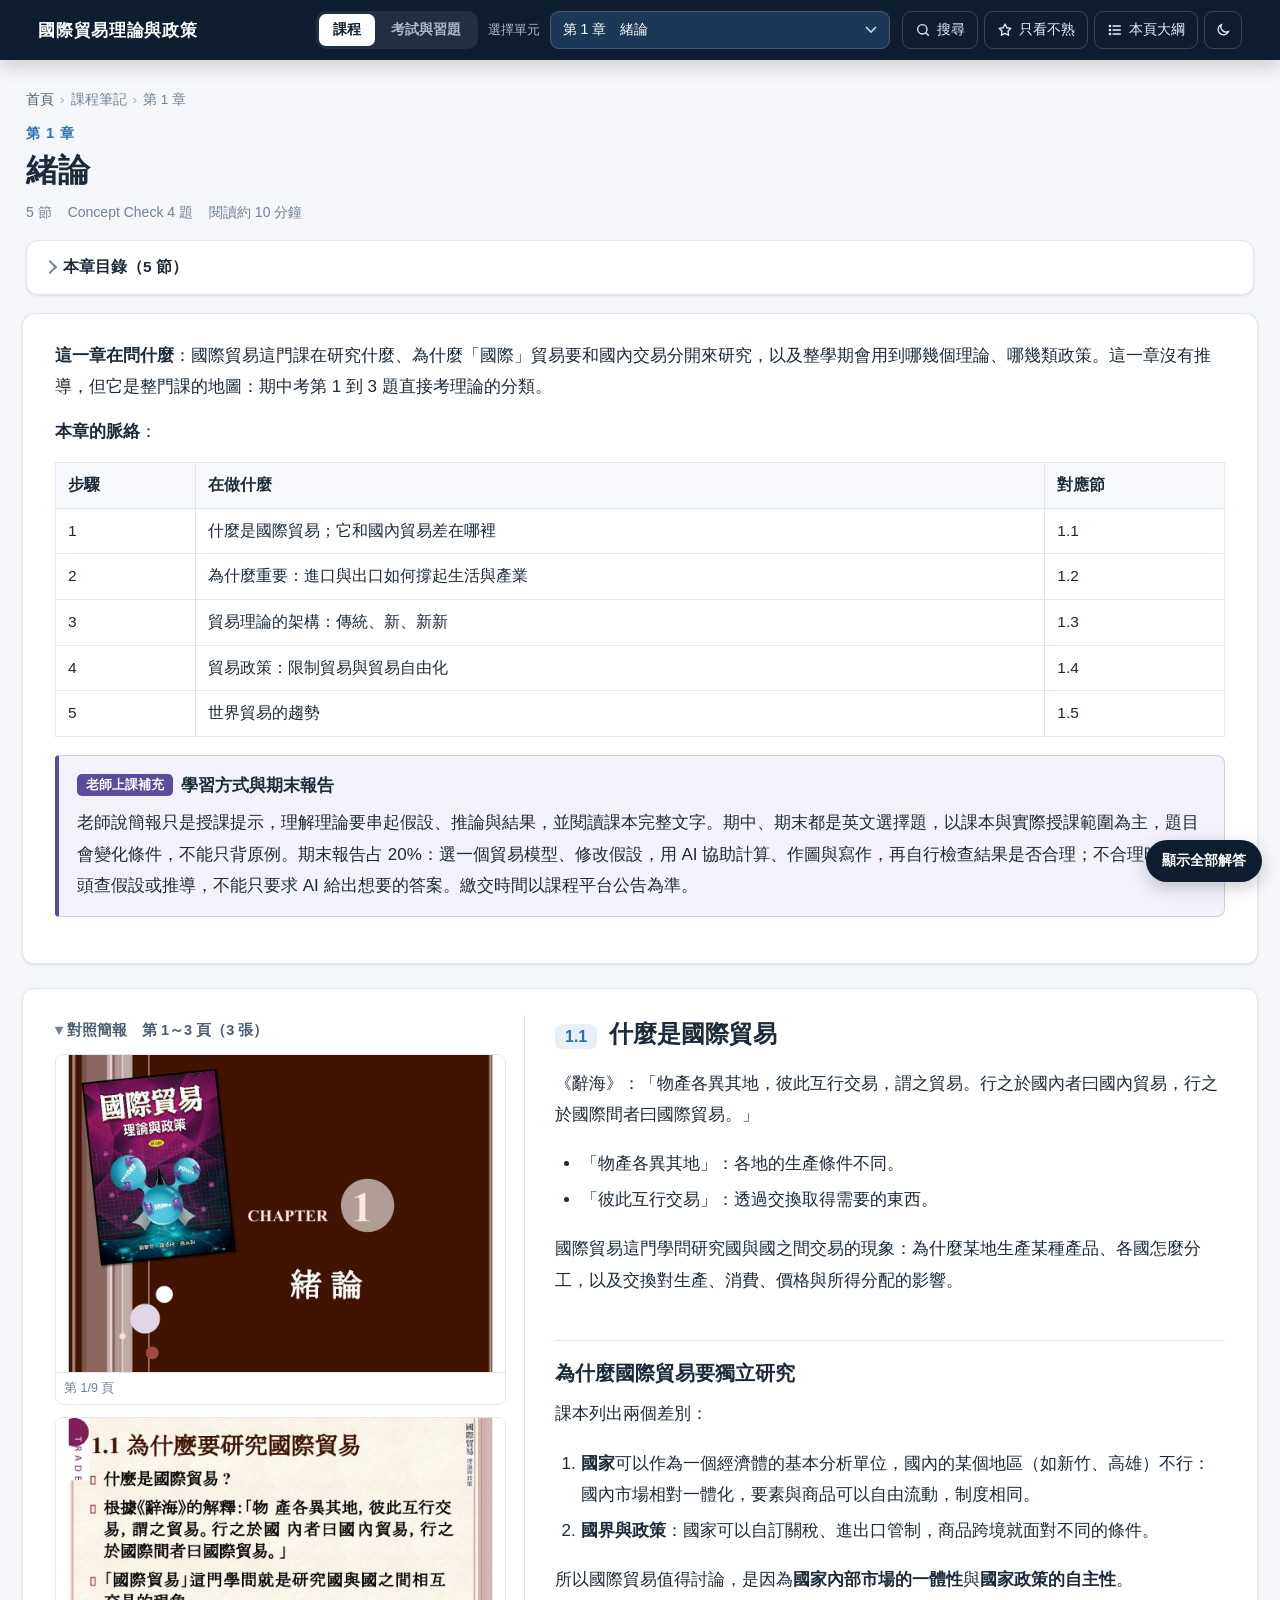
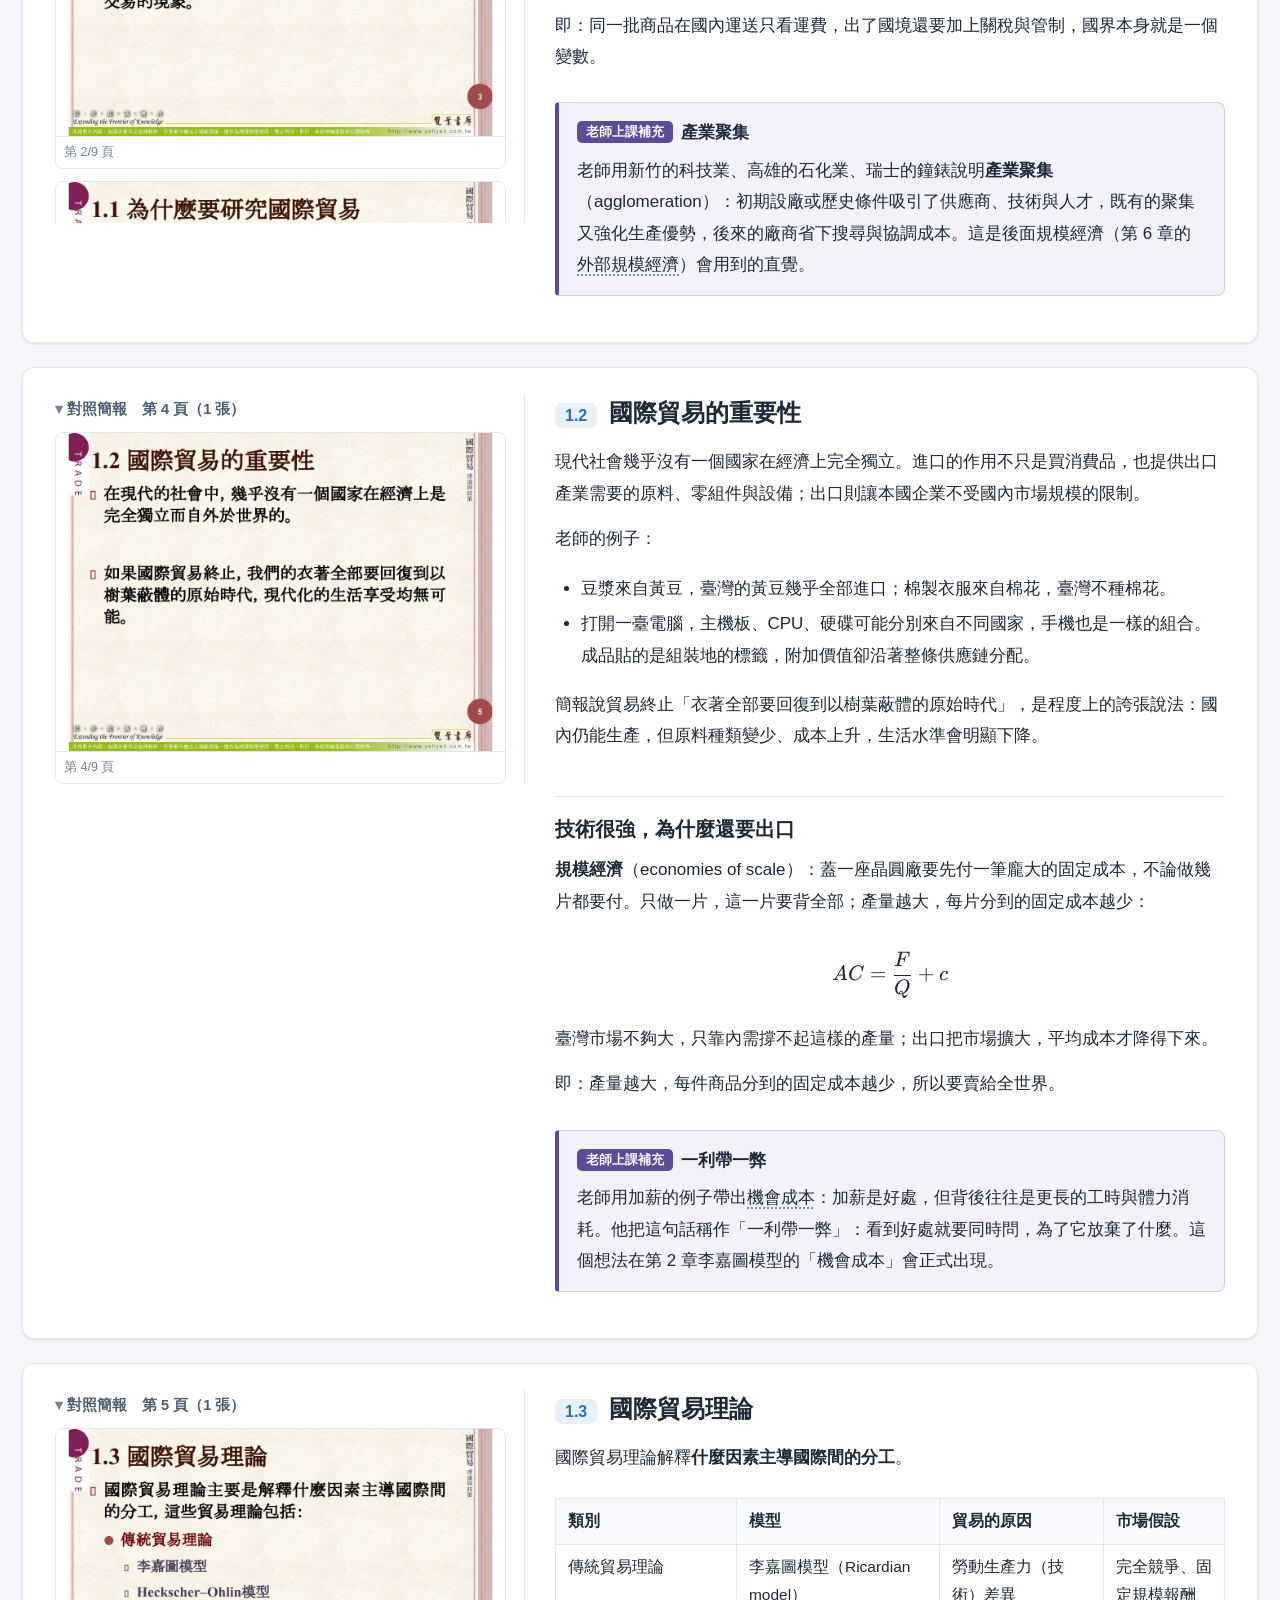
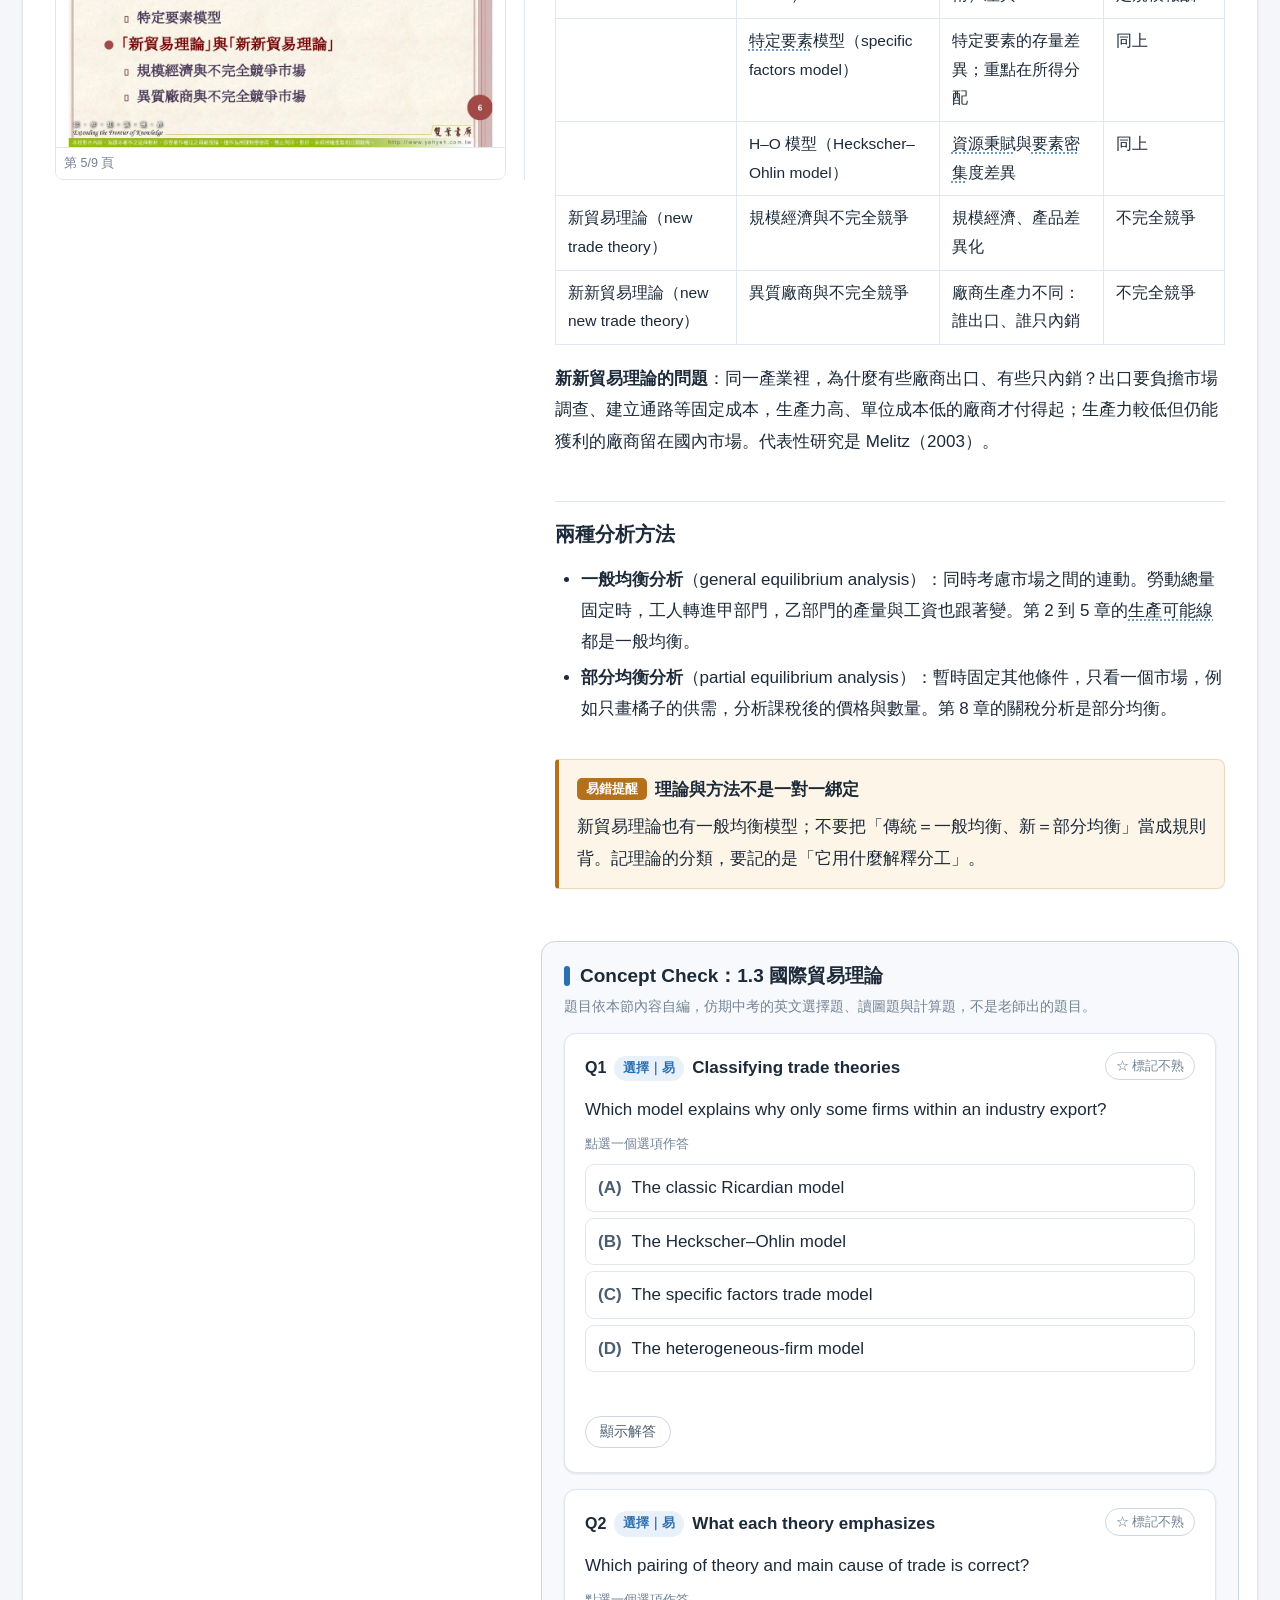
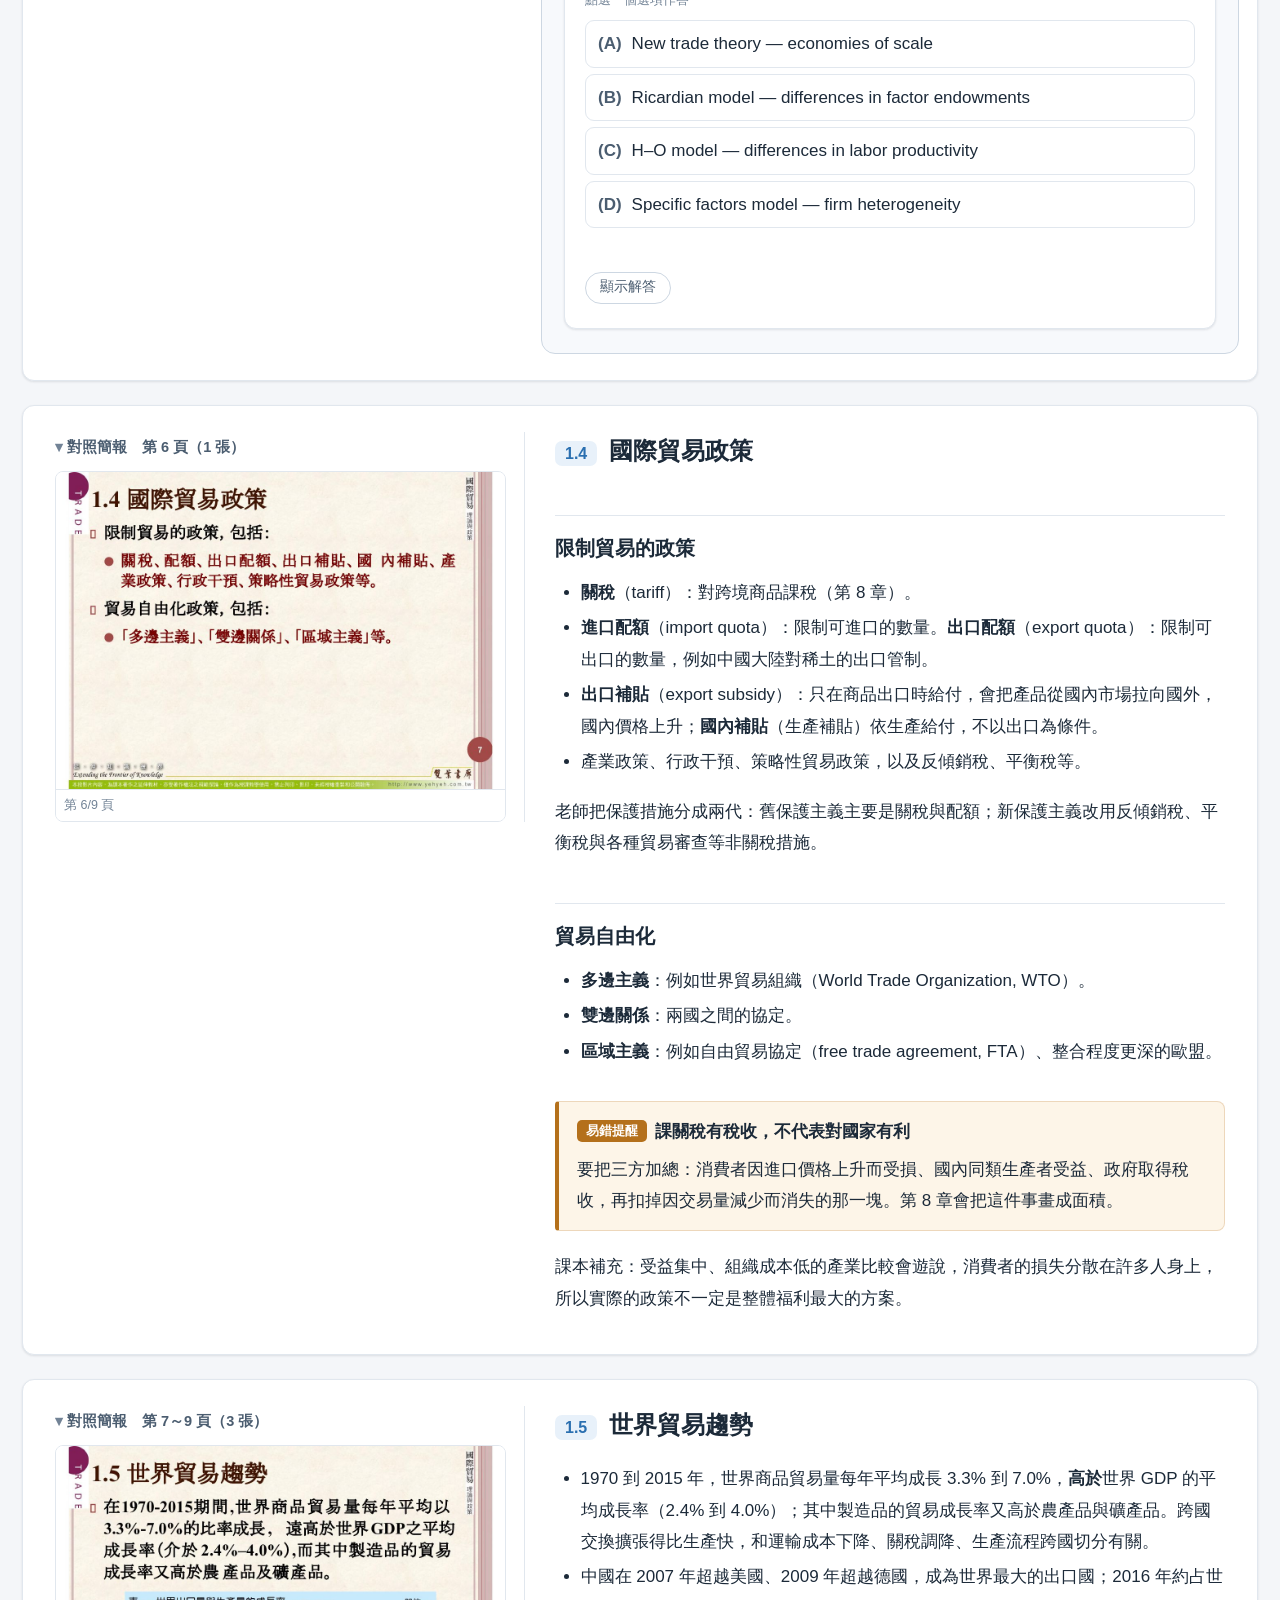
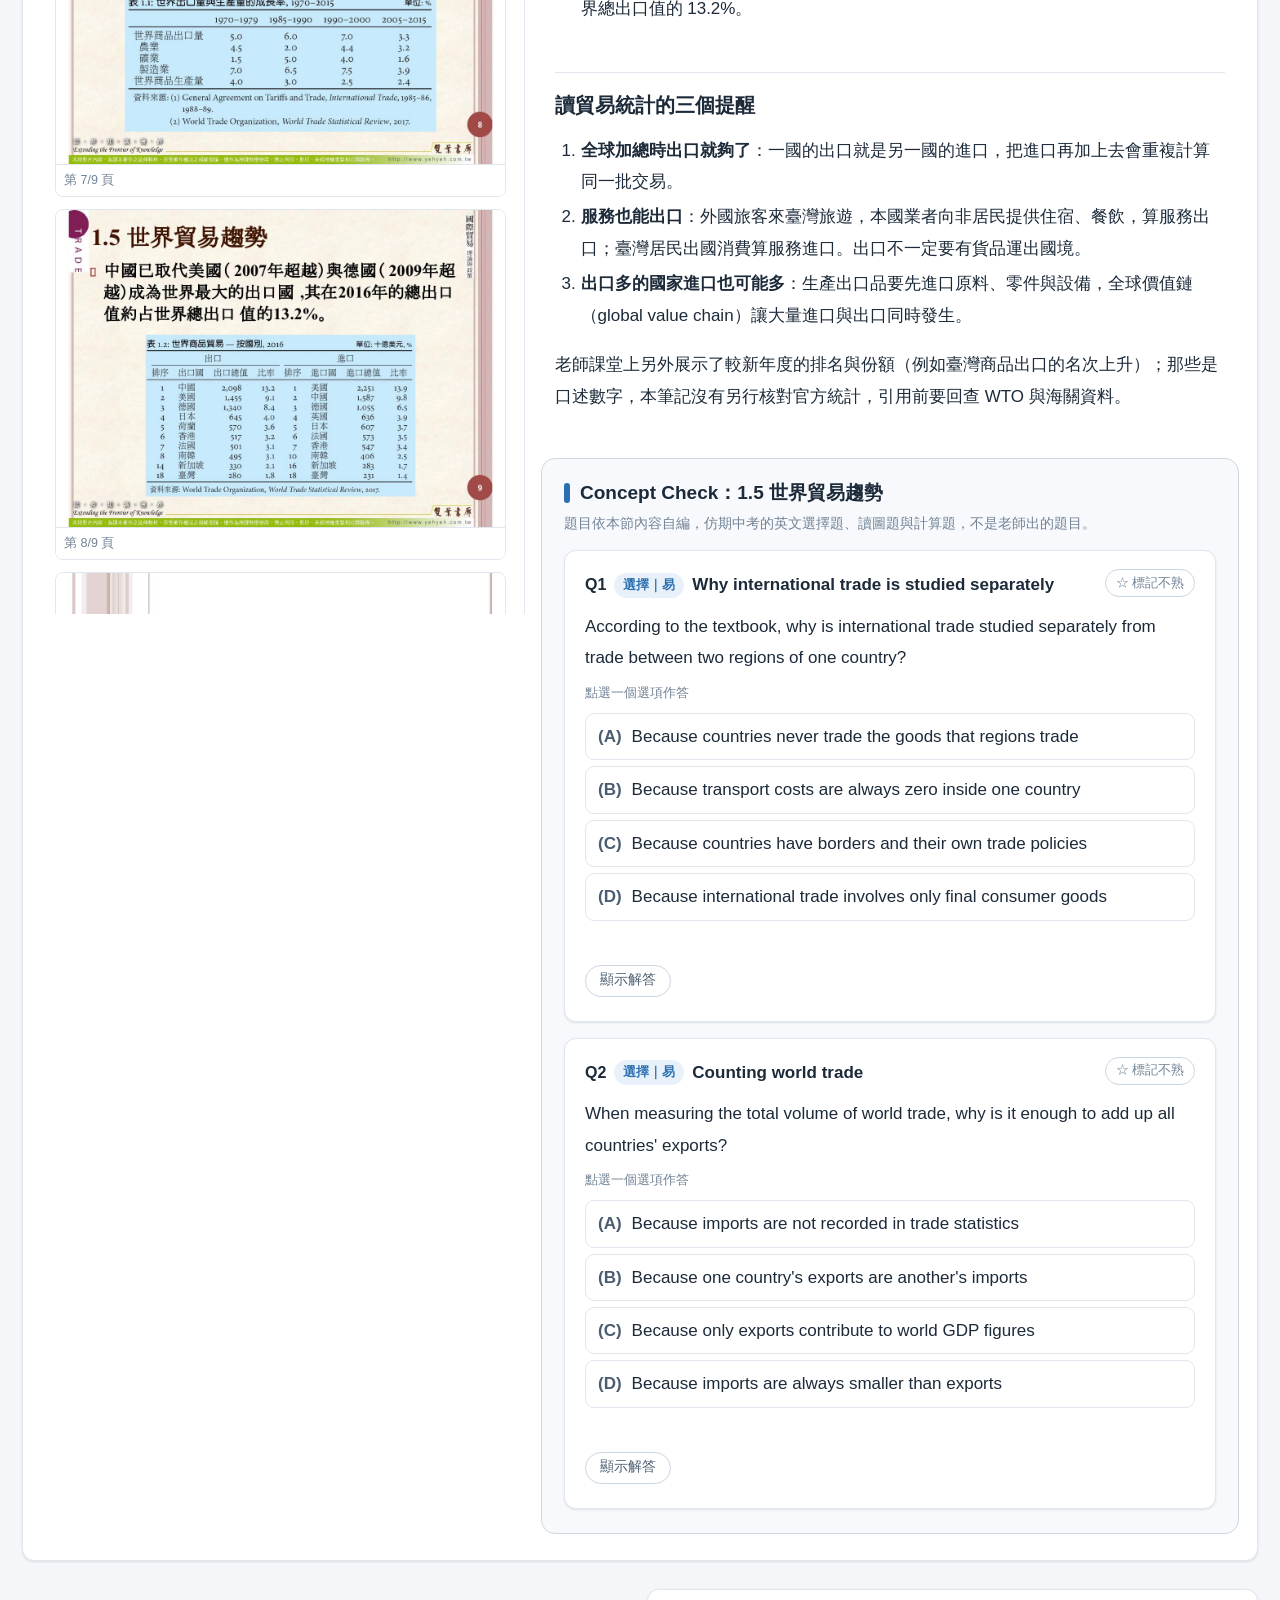
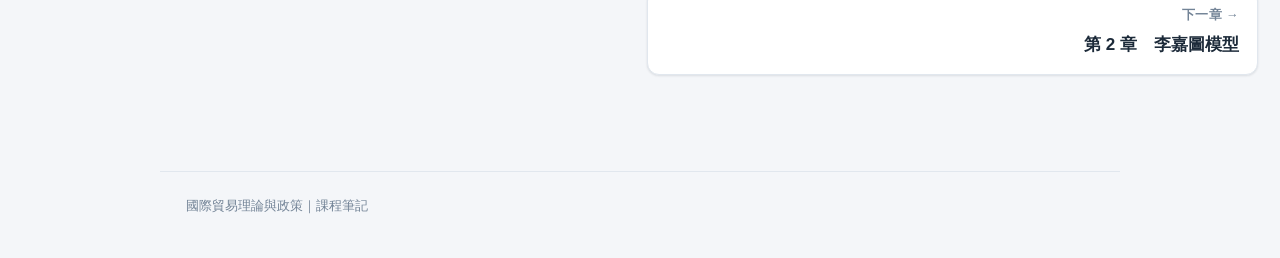
==== commit d979f927: "long" ====
--- a/ch01.html
+++ b/ch01.html
@@ -4,9 +4,9 @@
 <meta name="color-scheme" content="light dark">
 <script>try{var t=localStorage.getItem('notes:theme')||(window.matchMedia&&matchMedia('(prefers-color-scheme: dark)').matches?'dark':'light');document.documentElement.setAttribute('data-theme',t)}catch(e){}</script>
 <link rel="stylesheet" href="assets/katex/katex.min.css">
-<link rel="stylesheet" href="assets/style.css?v=da0fcc25">
+<link rel="stylesheet" href="assets/style.css?v=5b2ca3aa">
 <script defer src="assets/widgets.js?v=26da7ea5"></script>
-</head><body data-page="ch01" data-mode="course" data-course="trade" data-key="trade">
+</head><body class="has-slides" data-page="ch01" data-mode="course" data-course="trade" data-key="trade">
 <a class="skip" href="#main">跳到主要內容</a>
 <header class="topbar"><a class="brand" href="index.html" aria-label="國際貿易理論與政策｜課程筆記首頁"><span>國際貿易理論與政策</span><span class="sub">｜課程筆記</span></a>
 <div class="pickers"><nav class="mode" aria-label="切換課程或考試與習題"><a href="ch01.html" data-mode="course" class=on>課程</a><a href="hw1.html" data-mode="hw">考試與習題</a></nav><label for="unitSelect">選擇單元</label><select id="unitSelect" aria-label="選擇單元"><option value="index.html">首頁：課程介紹與使用說明</option><option value="exam.html">工具：測驗模式</option><option value="notes.html">工具：我的重點與筆記</option><option value="ch01.html" selected>第 1 章　緒論</option><option value="ch02.html">第 2 章　李嘉圖模型</option><option value="ch03.html">第 3 章　特定要素模型</option><option value="ch04.html">第 4 章　要素比例模型（H–O 模型）</option><option value="ch05.html">第 5 章　經濟成長與貿易條件</option><option value="ch06.html">第 6 章　規模經濟、不完全競爭與國際貿易</option><option value="ch08.html">第 8 章　關稅與配額</option></select></div></header>
@@ -49,7 +49,7 @@
 </tr>
 </tbody>
 </table>
-<div class="box teacher"><span class="tag">老師上課補充</span><strong class="bt">學習方式與期末報告</strong><p>老師說簡報只是授課提示，理解理論要串起假設、推論與結果，並閱讀課本完整文字。期中、期末都是英文選擇題，以課本與實際授課範圍為主，題目會變化條件，不能只背原例。期末報告占 20%：選一個貿易模型、修改假設，用 AI 協助計算、作圖與寫作，再自行檢查結果是否合理；不合理時要回頭查假設或推導，不能只要求 AI 給出想要的答案。繳交時間以課程平台公告為準。</p></div></div><section class="sec" id="s1-1" data-label="1.1 什麼是國際貿易"><h2><span class="num">1.1</span>什麼是國際貿易</h2><p>《辭海》：「物產各異其地，彼此互行交易，謂之貿易。行之於國內者曰國內貿易，行之於國際間者曰國際貿易。」</p>
+<div class="box teacher"><span class="tag">老師上課補充</span><strong class="bt">學習方式與期末報告</strong><p>老師說簡報只是授課提示，理解理論要串起假設、推論與結果，並閱讀課本完整文字。期中、期末都是英文選擇題，以課本與實際授課範圍為主，題目會變化條件，不能只背原例。期末報告占 20%：選一個貿易模型、修改假設，用 AI 協助計算、作圖與寫作，再自行檢查結果是否合理；不合理時要回頭查假設或推導，不能只要求 AI 給出想要的答案。繳交時間以課程平台公告為準。</p></div></div><section class="sec has-sl" id="s1-1" data-label="1.1 什麼是國際貿易"><h2><span class="num">1.1</span>什麼是國際貿易</h2><aside class="sl-col"><details class="sl-box" open><summary>對照簡報　第 1～3 頁（3 張）</summary><div class="sl-list"><a class="sl-pg" href="assets/slides/ch01/p-001.jpg" target="_blank" rel="noopener" title="開新分頁看大圖"><img loading="lazy" src="assets/slides/ch01/p-001.jpg" alt="國際貿易CH1.pdf 第 1 頁"><span>第 1/9 頁</span></a><a class="sl-pg" href="assets/slides/ch01/p-002.jpg" target="_blank" rel="noopener" title="開新分頁看大圖"><img loading="lazy" src="assets/slides/ch01/p-002.jpg" alt="國際貿易CH1.pdf 第 2 頁"><span>第 2/9 頁</span></a><a class="sl-pg" href="assets/slides/ch01/p-003.jpg" target="_blank" rel="noopener" title="開新分頁看大圖"><img loading="lazy" src="assets/slides/ch01/p-003.jpg" alt="國際貿易CH1.pdf 第 3 頁"><span>第 3/9 頁</span></a></div></details></aside><p>《辭海》：「物產各異其地，彼此互行交易，謂之貿易。行之於國內者曰國內貿易，行之於國際間者曰國際貿易。」</p>
 <ul>
 <li>「物產各異其地」：各地的生產條件不同。</li>
 <li>「彼此互行交易」：透過交換取得需要的東西。</li>
@@ -59,11 +59,11 @@
 <p>課本列出兩個差別：</p>
 <ol>
 <li><strong>國家</strong>可以作為一個經濟體的基本分析單位，國內的某個地區（如新竹、高雄）不行：國內市場相對一體化，要素與商品可以自由流動，制度相同。</li>
-<li><strong>國界與政策</strong>：國家可以自訂<span class="gl" tabindex="0" role="button" data-g="關稅">關稅</span>、進出口管制，商品跨境就面對不同的條件。</li>
+<li><strong>國界與政策</strong>：國家可以自訂關稅、進出口管制，商品跨境就面對不同的條件。</li>
 </ol>
 <p>所以國際貿易值得討論，是因為<strong>國家內部市場的一體性</strong>與<strong>國家政策的自主性</strong>。</p>
 <p>即：同一批商品在國內運送只看運費，出了國境還要加上關稅與管制，國界本身就是一個變數。</p>
-<div class="box teacher"><span class="tag">老師上課補充</span><strong class="bt">產業聚集</strong><p>老師用新竹的科技業、高雄的石化業、瑞士的鐘錶說明<strong>產業聚集</strong>（agglomeration）：初期設廠或歷史條件吸引了供應商、技術與人才，既有的聚集又強化生產優勢，後來的廠商省下搜尋與協調成本。這是後面<span class="gl" tabindex="0" role="button" data-g="規模經濟">規模經濟</span>（第 6 章的<span class="gl" tabindex="0" role="button" data-g="外部規模經濟">外部規模經濟</span>）會用到的直覺。</p></div></section><section class="sec" id="s1-2" data-label="1.2 國際貿易的重要性"><h2><span class="num">1.2</span>國際貿易的重要性</h2><p>現代社會幾乎沒有一個國家在經濟上完全獨立。進口的作用不只是買消費品，也提供出口產業需要的原料、零組件與設備；出口則讓本國企業不受國內市場規模的限制。</p>
+<div class="box teacher"><span class="tag">老師上課補充</span><strong class="bt">產業聚集</strong><p>老師用新竹的科技業、高雄的石化業、瑞士的鐘錶說明<strong>產業聚集</strong>（agglomeration）：初期設廠或歷史條件吸引了供應商、技術與人才，既有的聚集又強化生產優勢，後來的廠商省下搜尋與協調成本。這是後面規模經濟（第 6 章的<span class="gl" tabindex="0" role="button" data-g="外部規模經濟">外部規模經濟</span>）會用到的直覺。</p></div></section><section class="sec has-sl" id="s1-2" data-label="1.2 國際貿易的重要性"><h2><span class="num">1.2</span>國際貿易的重要性</h2><aside class="sl-col"><details class="sl-box" open><summary>對照簡報　第 4 頁（1 張）</summary><div class="sl-list"><a class="sl-pg" href="assets/slides/ch01/p-004.jpg" target="_blank" rel="noopener" title="開新分頁看大圖"><img loading="lazy" src="assets/slides/ch01/p-004.jpg" alt="國際貿易CH1.pdf 第 4 頁"><span>第 4/9 頁</span></a></div></details></aside><p>現代社會幾乎沒有一個國家在經濟上完全獨立。進口的作用不只是買消費品，也提供出口產業需要的原料、零組件與設備；出口則讓本國企業不受國內市場規模的限制。</p>
 <p>老師的例子：</p>
 <ul>
 <li>豆漿來自黃豆，臺灣的黃豆幾乎全部進口；棉製衣服來自棉花，臺灣不種棉花。</li>
@@ -75,7 +75,7 @@
 \[AC=\frac{F}{Q}+c\]
 <p>臺灣市場不夠大，只靠內需撐不起這樣的產量；出口把市場擴大，平均成本才降得下來。</p>
 <p>即：產量越大，每件商品分到的固定成本越少，所以要賣給全世界。</p>
-<div class="box teacher"><span class="tag">老師上課補充</span><strong class="bt">一利帶一弊</strong><p>老師用加薪的例子帶出<span class="gl" tabindex="0" role="button" data-g="機會成本">機會成本</span>：加薪是好處，但背後往往是更長的工時與體力消耗。他把這句話稱作「一利帶一弊」：看到好處就要同時問，為了它放棄了什麼。這個想法在第 2 章李嘉圖模型的「機會成本」會正式出現。</p></div></section><section class="sec" id="s1-3" data-label="1.3 國際貿易理論"><h2><span class="num">1.3</span>國際貿易理論</h2><p>國際貿易理論解釋<strong>什麼因素主導國際間的分工</strong>。</p>
+<div class="box teacher"><span class="tag">老師上課補充</span><strong class="bt">一利帶一弊</strong><p>老師用加薪的例子帶出<span class="gl" tabindex="0" role="button" data-g="機會成本">機會成本</span>：加薪是好處，但背後往往是更長的工時與體力消耗。他把這句話稱作「一利帶一弊」：看到好處就要同時問，為了它放棄了什麼。這個想法在第 2 章李嘉圖模型的「機會成本」會正式出現。</p></div></section><section class="sec has-sl" id="s1-3" data-label="1.3 國際貿易理論"><h2><span class="num">1.3</span>國際貿易理論</h2><aside class="sl-col"><details class="sl-box" open><summary>對照簡報　第 5 頁（1 張）</summary><div class="sl-list"><a class="sl-pg" href="assets/slides/ch01/p-005.jpg" target="_blank" rel="noopener" title="開新分頁看大圖"><img loading="lazy" src="assets/slides/ch01/p-005.jpg" alt="國際貿易CH1.pdf 第 5 頁"><span>第 5/9 頁</span></a></div></details></aside><p>國際貿易理論解釋<strong>什麼因素主導國際間的分工</strong>。</p>
 <table>
 <thead>
 <tr>
@@ -141,7 +141,7 @@
 </ul>
 <p>即：李嘉圖看技術、H–O 看資源、新貿易理論看規模、新新貿易理論看廠商。</p></div><div class="tip"><p class="sh">易錯提醒</p><ul>
 <li>期中考第 3 題：李嘉圖強調生產力差異，新貿易理論可能強調規模經濟。</li>
-</ul></div></div></article></section></section><section class="sec" id="s1-4" data-label="1.4 國際貿易政策"><h2><span class="num">1.4</span>國際貿易政策</h2><h3 id="s1-4-1">限制貿易的政策</h3>
+</ul></div></div></article></section></section><section class="sec has-sl" id="s1-4" data-label="1.4 國際貿易政策"><h2><span class="num">1.4</span>國際貿易政策</h2><aside class="sl-col"><details class="sl-box" open><summary>對照簡報　第 6 頁（1 張）</summary><div class="sl-list"><a class="sl-pg" href="assets/slides/ch01/p-006.jpg" target="_blank" rel="noopener" title="開新分頁看大圖"><img loading="lazy" src="assets/slides/ch01/p-006.jpg" alt="國際貿易CH1.pdf 第 6 頁"><span>第 6/9 頁</span></a></div></details></aside><h3 id="s1-4-1">限制貿易的政策</h3>
 <ul>
 <li><strong>關稅</strong>（tariff）：對跨境商品課稅（第 8 章）。</li>
 <li><strong>進口配額</strong>（import quota）：限制可進口的數量。<strong>出口配額</strong>（export quota）：限制可出口的數量，例如中國大陸對稀土的出口管制。</li>
@@ -156,7 +156,7 @@
 <li><strong>區域主義</strong>：例如自由貿易協定（free trade agreement, FTA）、整合程度更深的歐盟。</li>
 </ul>
 <div class="box warn"><span class="tag">易錯提醒</span><strong class="bt">課關稅有稅收，不代表對國家有利</strong><p>要把三方加總：消費者因進口價格上升而受損、國內同類生產者受益、政府取得稅收，再扣掉因交易量減少而消失的那一塊。第 8 章會把這件事畫成面積。</p></div>
-<p>課本補充：受益集中、組織成本低的產業比較會遊說，消費者的損失分散在許多人身上，所以實際的政策不一定是整體福利最大的方案。</p></section><section class="sec" id="s1-5" data-label="1.5 世界貿易趨勢"><h2><span class="num">1.5</span>世界貿易趨勢</h2><ul>
+<p>課本補充：受益集中、組織成本低的產業比較會遊說，消費者的損失分散在許多人身上，所以實際的政策不一定是整體福利最大的方案。</p></section><section class="sec has-sl" id="s1-5" data-label="1.5 世界貿易趨勢"><h2><span class="num">1.5</span>世界貿易趨勢</h2><aside class="sl-col"><details class="sl-box" open><summary>對照簡報　第 7～9 頁（3 張）</summary><div class="sl-list"><a class="sl-pg" href="assets/slides/ch01/p-007.jpg" target="_blank" rel="noopener" title="開新分頁看大圖"><img loading="lazy" src="assets/slides/ch01/p-007.jpg" alt="國際貿易CH1.pdf 第 7 頁"><span>第 7/9 頁</span></a><a class="sl-pg" href="assets/slides/ch01/p-008.jpg" target="_blank" rel="noopener" title="開新分頁看大圖"><img loading="lazy" src="assets/slides/ch01/p-008.jpg" alt="國際貿易CH1.pdf 第 8 頁"><span>第 8/9 頁</span></a><a class="sl-pg" href="assets/slides/ch01/p-009.jpg" target="_blank" rel="noopener" title="開新分頁看大圖"><img loading="lazy" src="assets/slides/ch01/p-009.jpg" alt="國際貿易CH1.pdf 第 9 頁"><span>第 9/9 頁</span></a></div></details></aside><ul>
 <li>1970 到 2015 年，世界商品貿易量每年平均成長 3.3% 到 7.0%，<strong>高於</strong>世界 GDP 的平均成長率（2.4% 到 4.0%）；其中製造品的貿易成長率又高於農產品與礦產品。跨國交換擴張得比生產快，和運輸成本下降、關稅調降、生產流程跨國切分有關。</li>
 <li>中國在 2007 年超越美國、2009 年超越德國，成為世界最大的出口國；2016 年約占世界總出口值的 13.2%。</li>
 </ul>
@@ -189,6 +189,6 @@
 <footer class="site-foot"><span>國際貿易理論與政策｜課程筆記</span></footer>
 <script src="assets/katex/katex.min.js"></script><script src="assets/katex/auto-render.min.js"></script>
 <script src="assets/search.js?v=1e6d064a"></script>
-<script src="assets/glossary.js?v=20f2ea94"></script>
+<script src="assets/glossary.js?v=b64acd96"></script>
 <script src="assets/site.js?v=174b7dc7"></script>
 </body></html>
--- a/assets/style.css
+++ b/assets/style.css
@@ -528,3 +528,27 @@
 :root[data-theme="dark"] .tw-svg .tw-tick{fill:#5b6577}
 :root[data-theme="dark"] .tw-svg .tw-lab{fill:#3a4354}
 :root[data-theme="dark"] .tw-svg .tw-note,:root[data-theme="dark"] .tw-svg .tw-title{fill:#1a2230}
+
+/* ── 簡報對照（ui/slides.py）── */
+body.has-slides .wrap{max-width:1500px}
+.sec.has-sl{display:grid;grid-template-columns:470px minmax(0,1fr);column-gap:30px;align-items:start}
+.sec.has-sl>.sl-col{grid-column:1;grid-row:1 / span 999;position:sticky;top:76px;max-height:calc(100vh - 92px);overflow:auto;
+  border-right:1px solid var(--line);padding-right:18px;scrollbar-width:thin}
+.sec.has-sl>:not(.sl-col){grid-column:2}
+.sl-box summary{cursor:pointer;font-weight:700;font-size:14.5px;color:var(--text-2);padding:2px 0 10px;list-style:none}
+.sl-box summary::-webkit-details-marker{display:none}
+.sl-box summary::before{content:"▸ ";color:var(--text-3)}
+.sl-box[open] summary::before{content:"▾ "}
+.sl-list{display:flex;flex-direction:column;gap:12px}
+.sl-pg{display:block;text-decoration:none;border:1px solid var(--line);border-radius:8px;overflow:hidden;background:#fff}
+.sl-pg img{display:block;width:100%;height:auto}
+.sl-pg span{display:block;font-size:12.5px;color:var(--text-3);padding:4px 8px;border-top:1px solid var(--line);background:var(--surface)}
+.sl-pg:hover{border-color:var(--accent)}
+@media(max-width:1180px){
+  body.has-slides .wrap{max-width:var(--w)}
+  .sec.has-sl{display:block}
+  .sec.has-sl>.sl-col{position:static;max-height:none;overflow:visible;border-right:0;padding:0;margin:0 0 14px}
+  .sl-box{border:1px solid var(--line);border-radius:10px;padding:10px 12px 4px;background:var(--surface-2,var(--surface))}
+  .sl-list{flex-direction:row;overflow-x:auto;scroll-snap-type:x mandatory;padding-bottom:10px}
+  .sl-pg{flex:0 0 82%;max-width:420px;scroll-snap-align:start}
+}
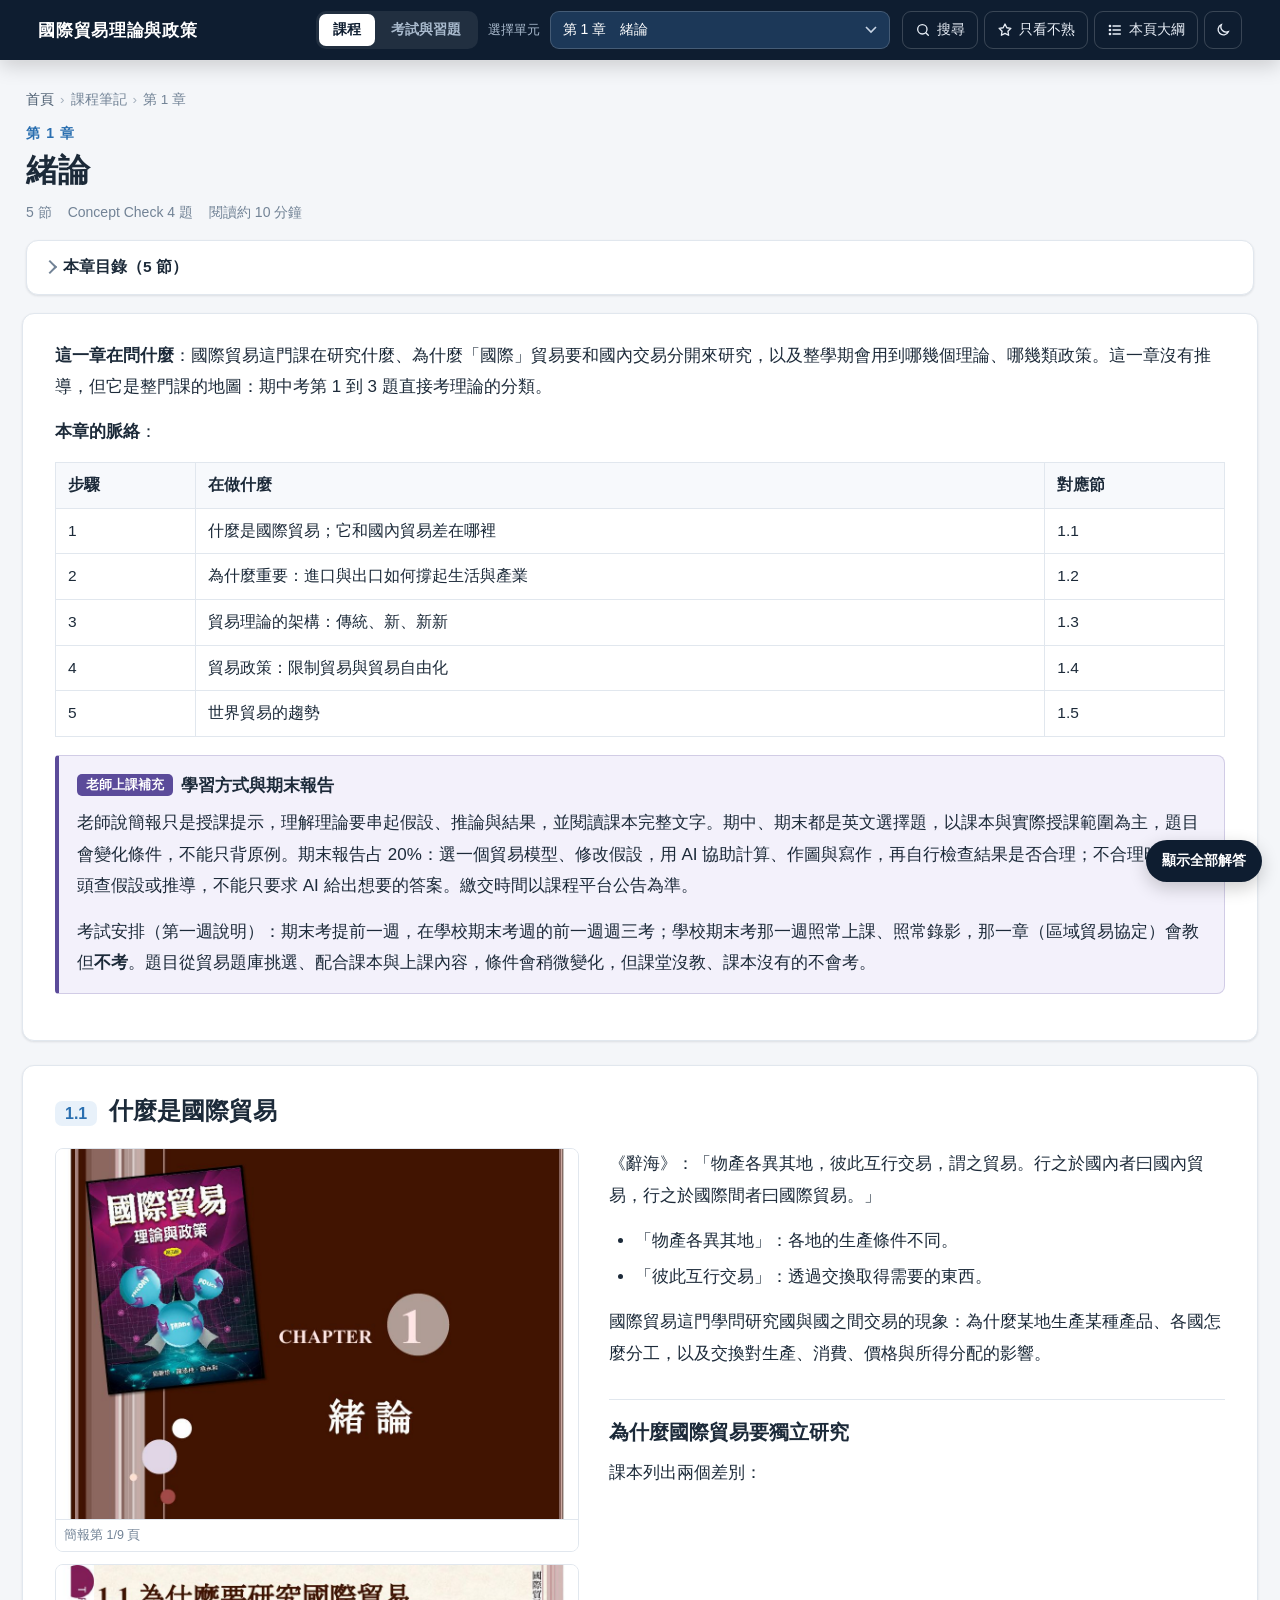
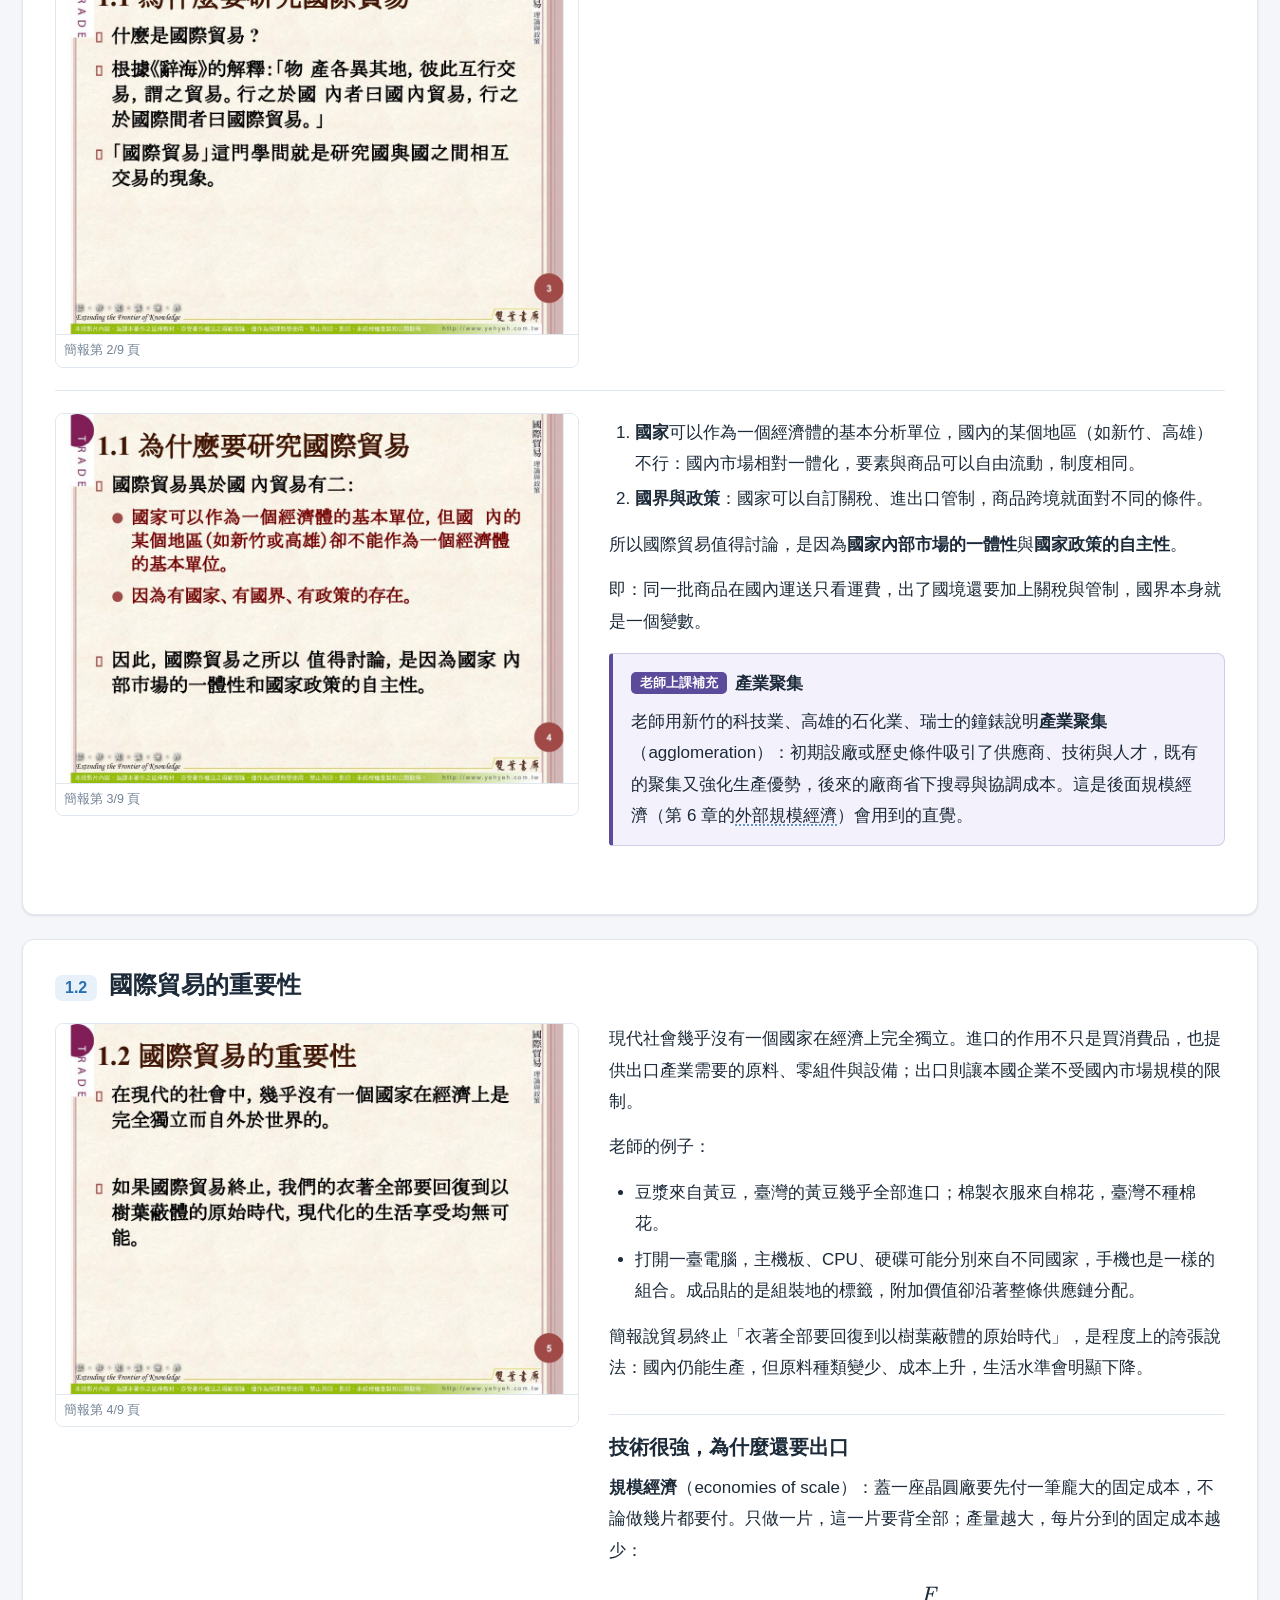
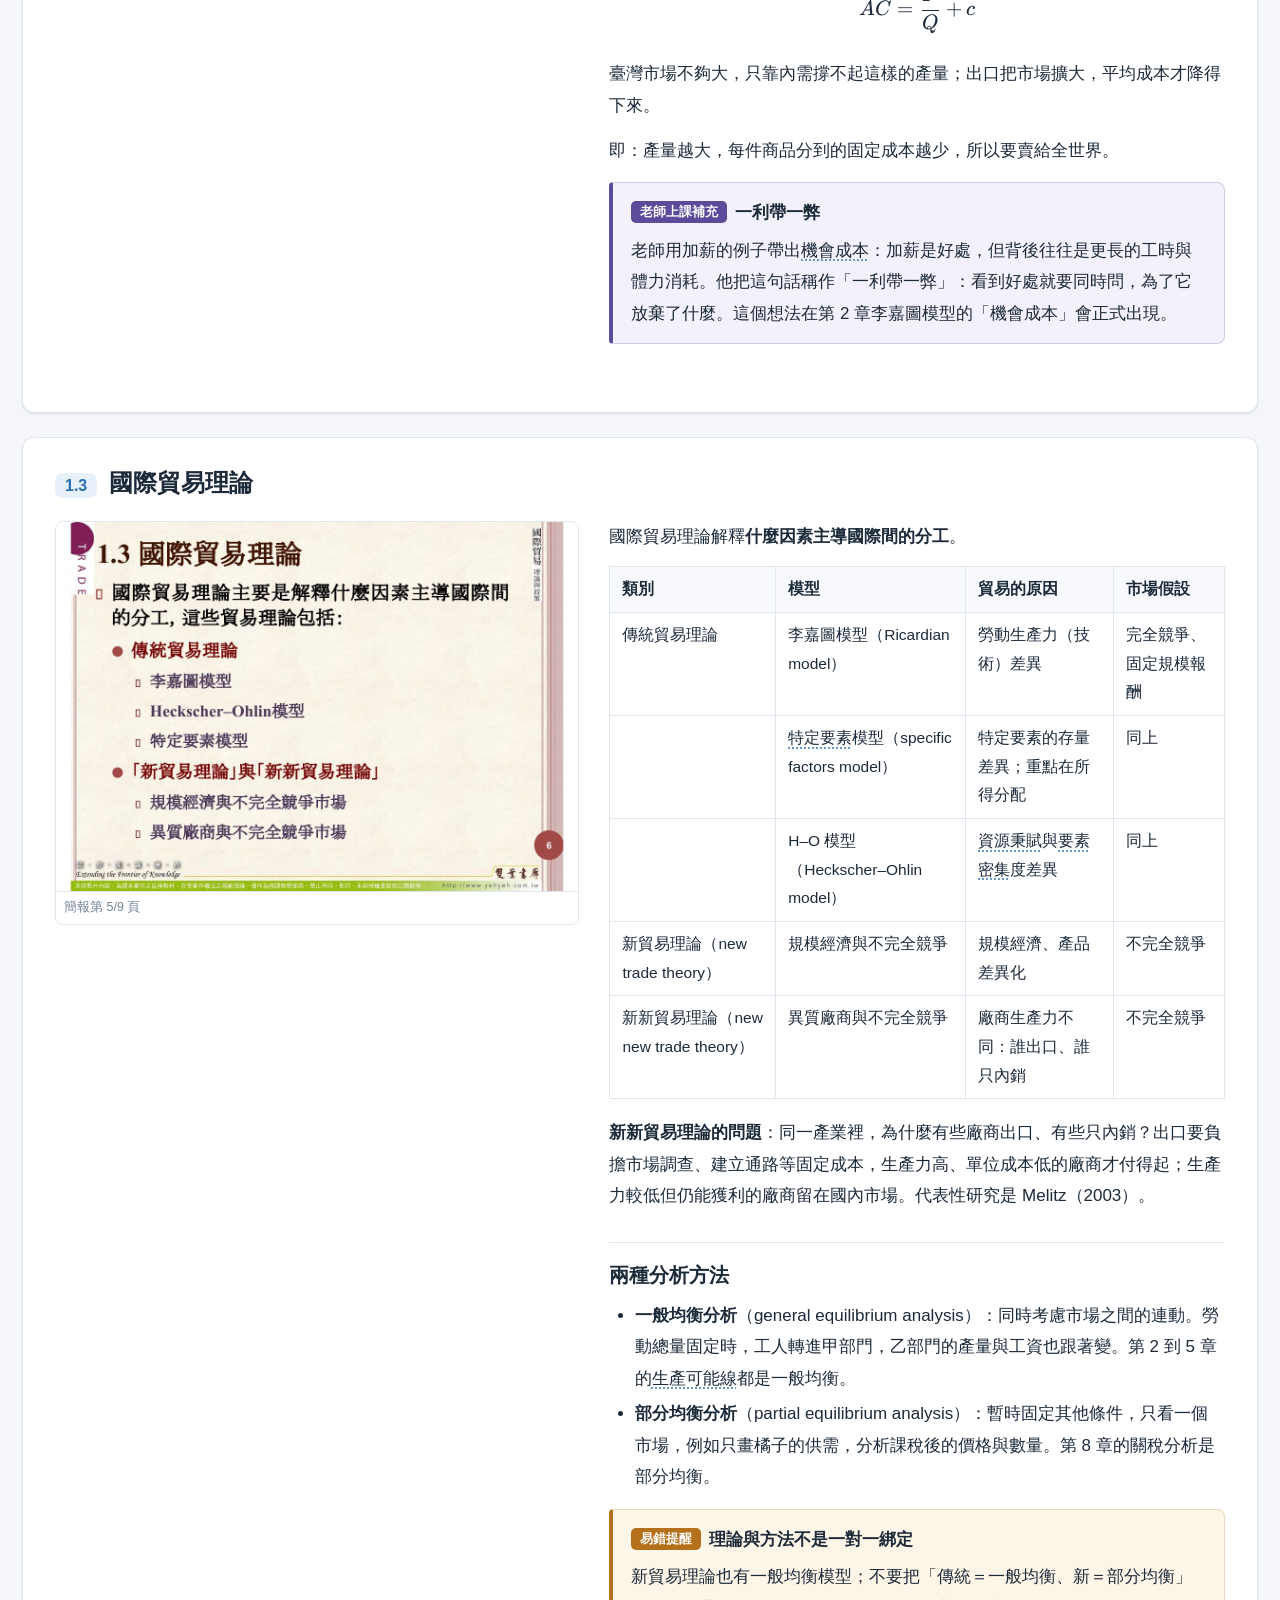
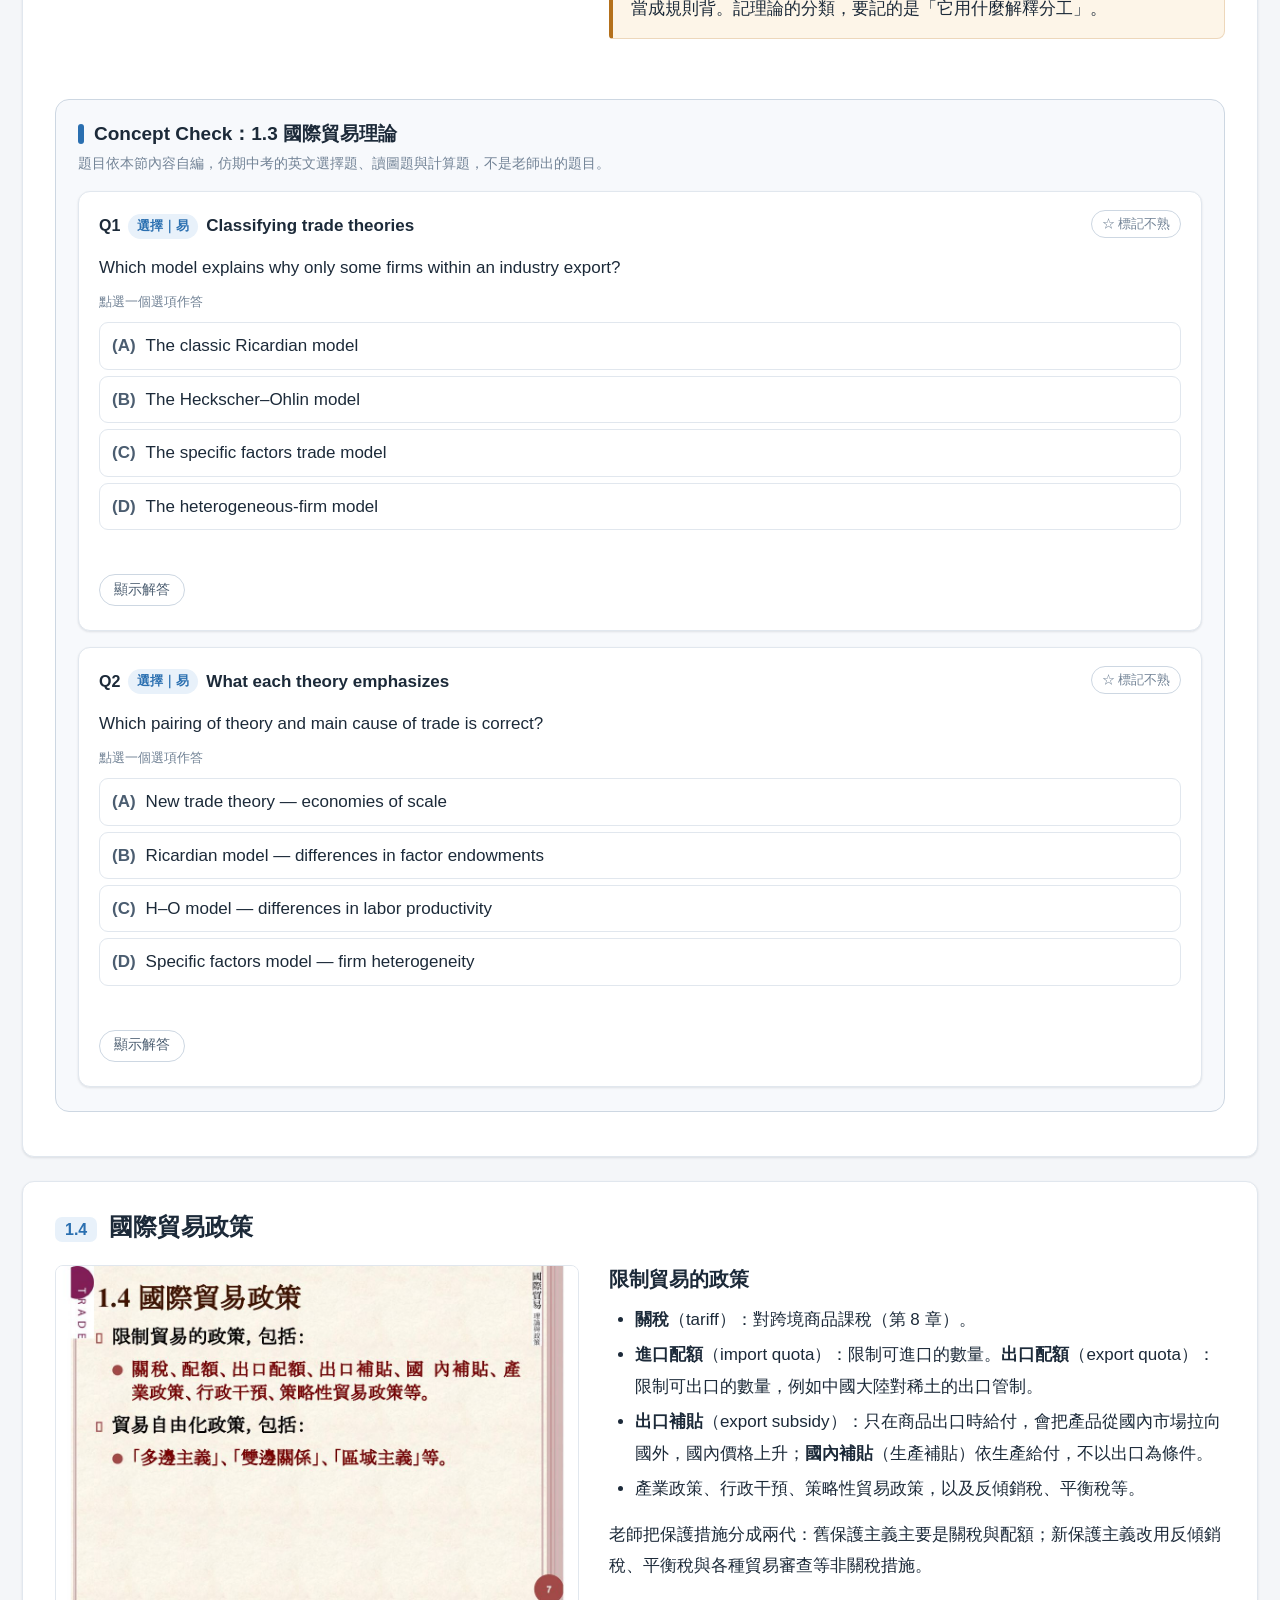
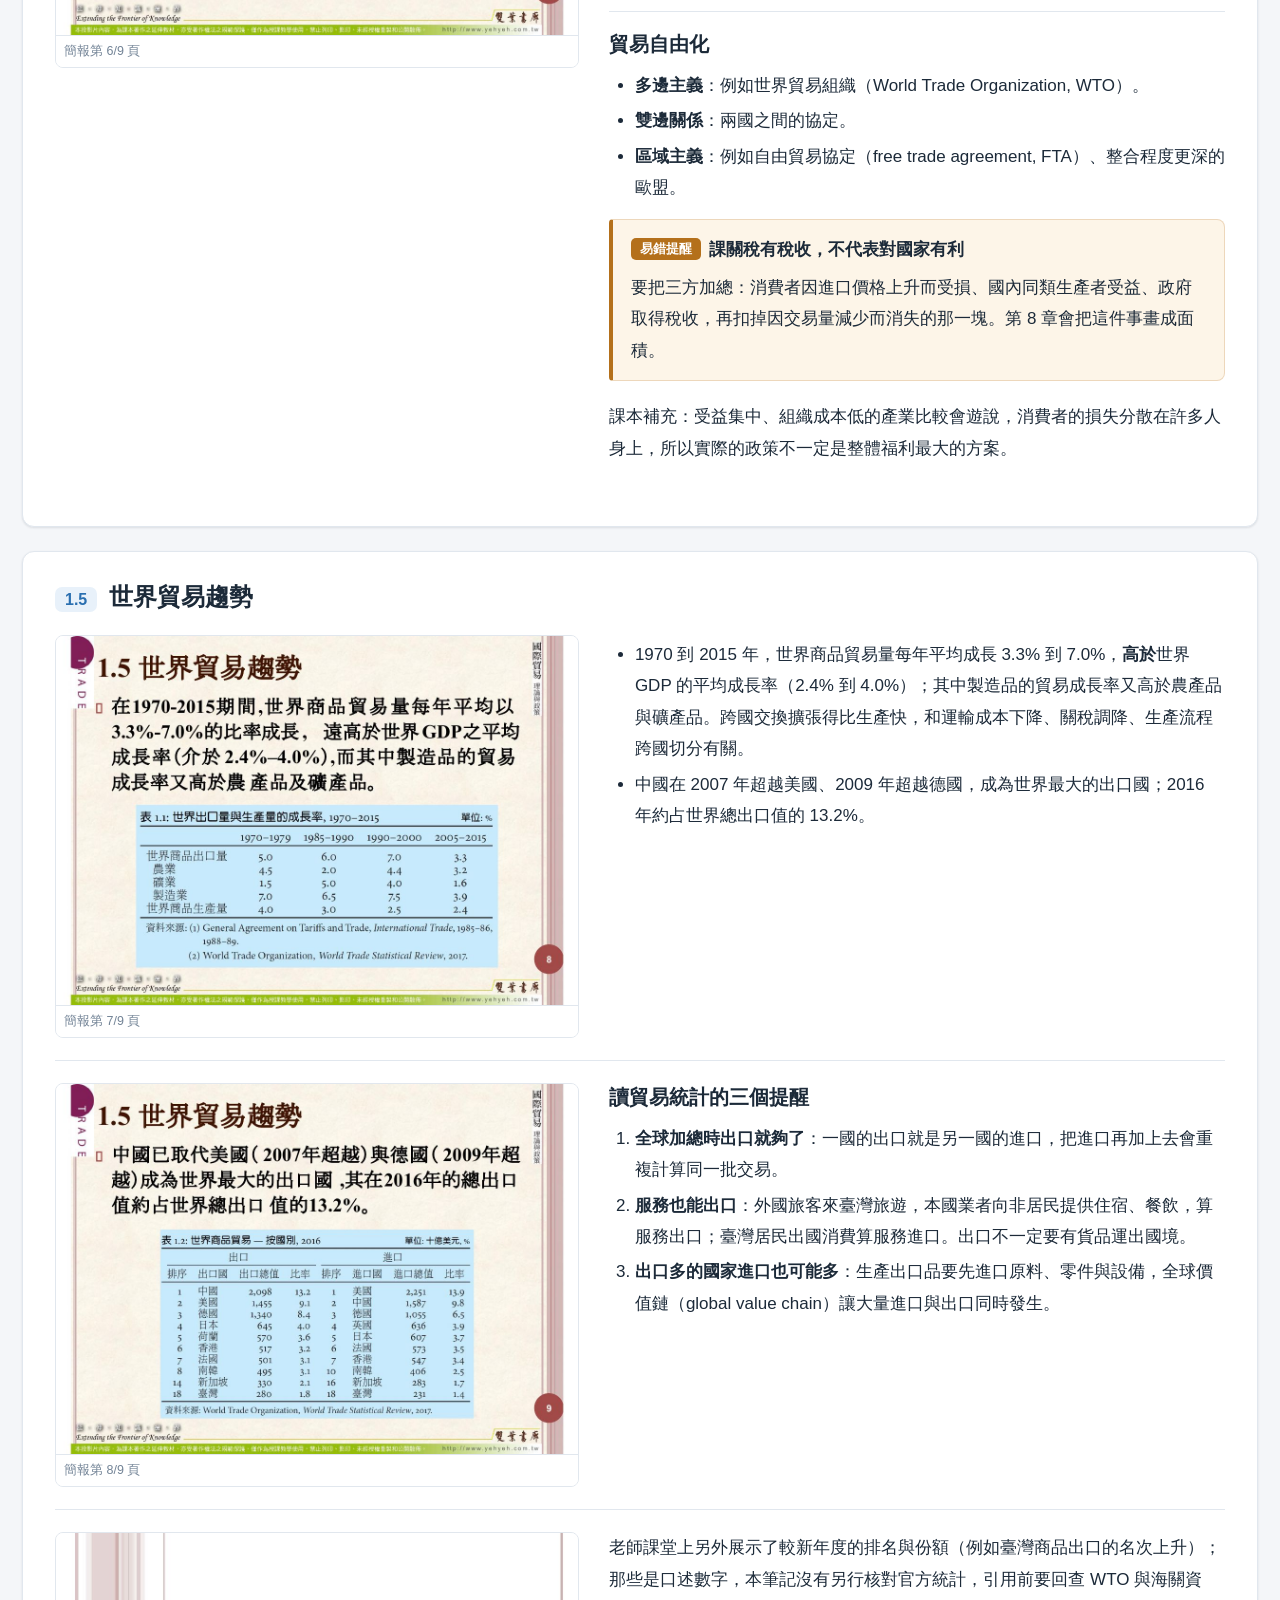
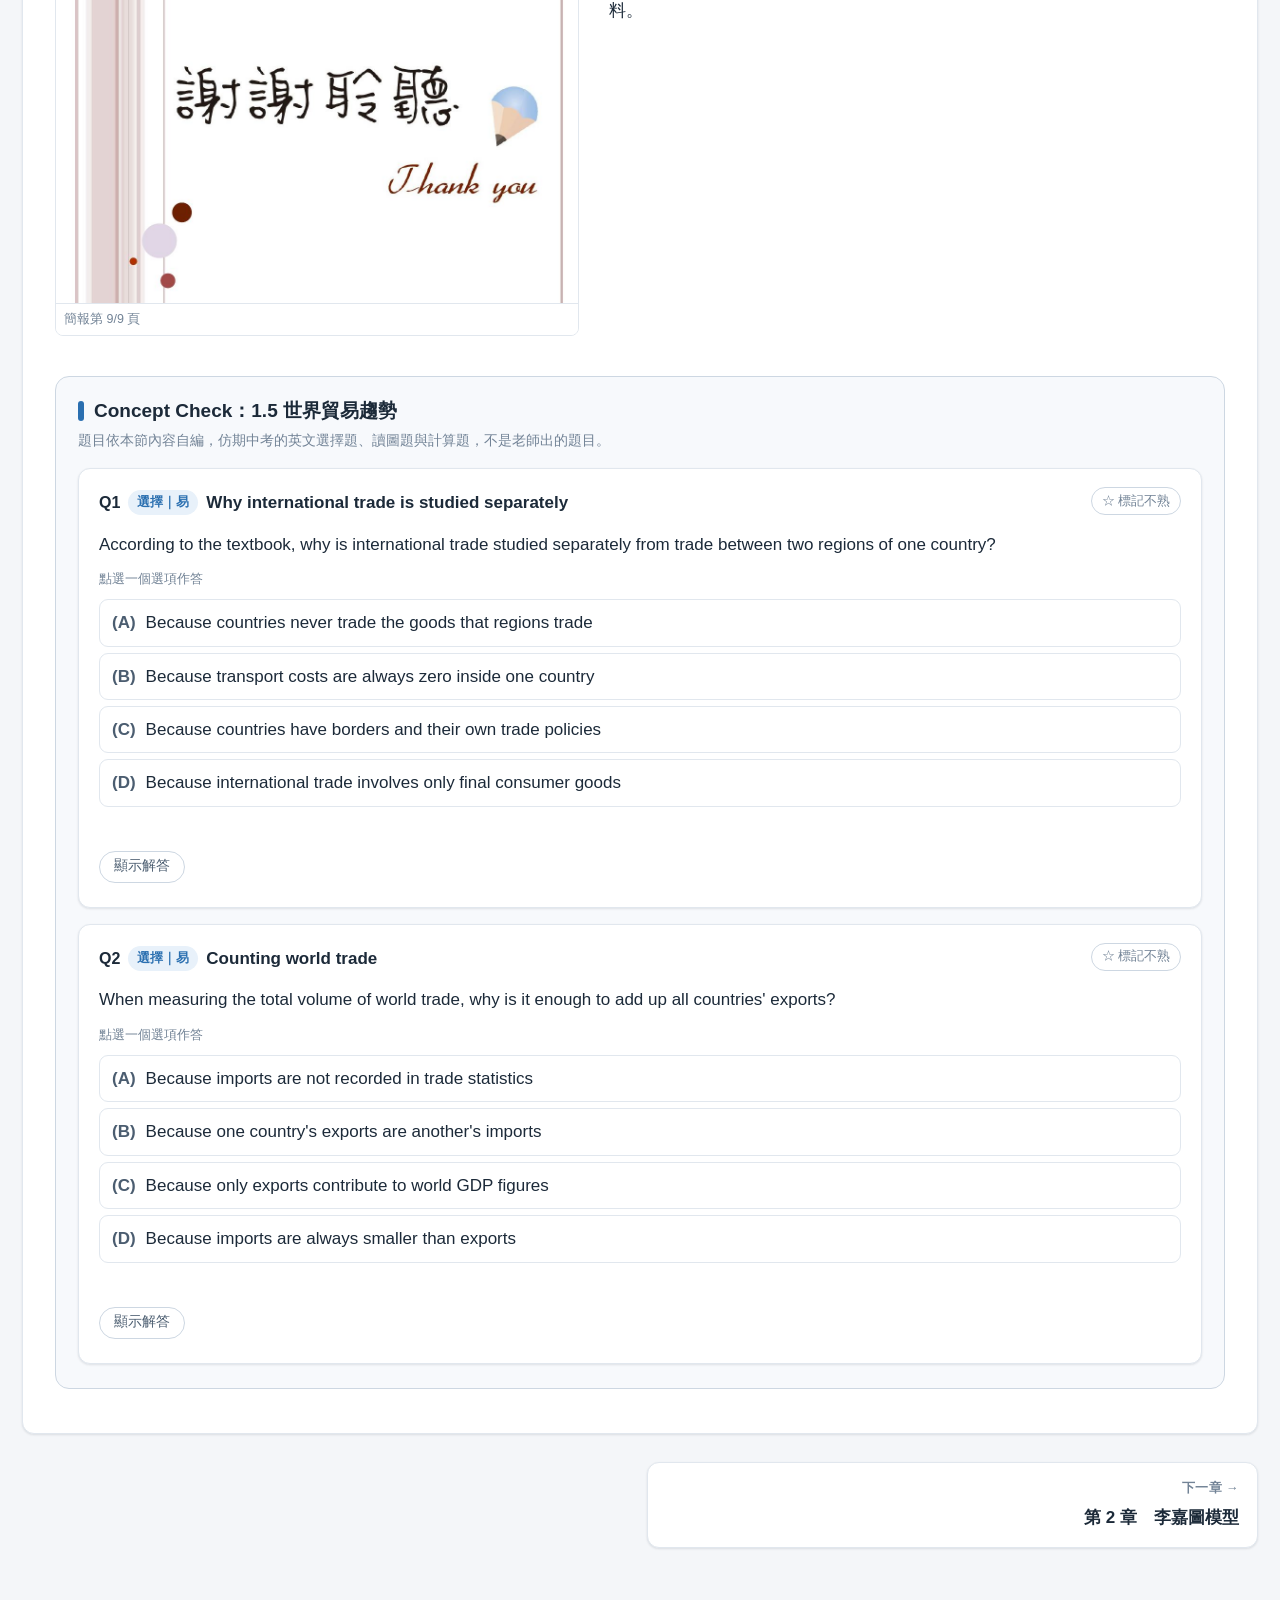
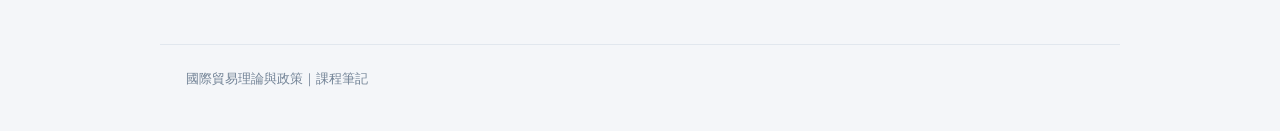
==== commit fe58247e: "long" ====
--- a/ch01.html
+++ b/ch01.html
@@ -4,7 +4,7 @@
 <meta name="color-scheme" content="light dark">
 <script>try{var t=localStorage.getItem('notes:theme')||(window.matchMedia&&matchMedia('(prefers-color-scheme: dark)').matches?'dark':'light');document.documentElement.setAttribute('data-theme',t)}catch(e){}</script>
 <link rel="stylesheet" href="assets/katex/katex.min.css">
-<link rel="stylesheet" href="assets/style.css?v=5b2ca3aa">
+<link rel="stylesheet" href="assets/style.css?v=7ee42476">
 <script defer src="assets/widgets.js?v=26da7ea5"></script>
 </head><body class="has-slides" data-page="ch01" data-mode="course" data-course="trade" data-key="trade">
 <a class="skip" href="#main">跳到主要內容</a>
@@ -49,34 +49,19 @@
 </tr>
 </tbody>
 </table>
-<div class="box teacher"><span class="tag">老師上課補充</span><strong class="bt">學習方式與期末報告</strong><p>老師說簡報只是授課提示，理解理論要串起假設、推論與結果，並閱讀課本完整文字。期中、期末都是英文選擇題，以課本與實際授課範圍為主，題目會變化條件，不能只背原例。期末報告占 20%：選一個貿易模型、修改假設，用 AI 協助計算、作圖與寫作，再自行檢查結果是否合理；不合理時要回頭查假設或推導，不能只要求 AI 給出想要的答案。繳交時間以課程平台公告為準。</p></div></div><section class="sec has-sl" id="s1-1" data-label="1.1 什麼是國際貿易"><h2><span class="num">1.1</span>什麼是國際貿易</h2><aside class="sl-col"><details class="sl-box" open><summary>對照簡報　第 1～3 頁（3 張）</summary><div class="sl-list"><a class="sl-pg" href="assets/slides/ch01/p-001.jpg" target="_blank" rel="noopener" title="開新分頁看大圖"><img loading="lazy" src="assets/slides/ch01/p-001.jpg" alt="國際貿易CH1.pdf 第 1 頁"><span>第 1/9 頁</span></a><a class="sl-pg" href="assets/slides/ch01/p-002.jpg" target="_blank" rel="noopener" title="開新分頁看大圖"><img loading="lazy" src="assets/slides/ch01/p-002.jpg" alt="國際貿易CH1.pdf 第 2 頁"><span>第 2/9 頁</span></a><a class="sl-pg" href="assets/slides/ch01/p-003.jpg" target="_blank" rel="noopener" title="開新分頁看大圖"><img loading="lazy" src="assets/slides/ch01/p-003.jpg" alt="國際貿易CH1.pdf 第 3 頁"><span>第 3/9 頁</span></a></div></details></aside><p>《辭海》：「物產各異其地，彼此互行交易，謂之貿易。行之於國內者曰國內貿易，行之於國際間者曰國際貿易。」</p>
-<ul>
+<div class="box teacher"><span class="tag">老師上課補充</span><strong class="bt">學習方式與期末報告</strong><p>老師說簡報只是授課提示，理解理論要串起假設、推論與結果，並閱讀課本完整文字。期中、期末都是英文選擇題，以課本與實際授課範圍為主，題目會變化條件，不能只背原例。期末報告占 20%：選一個貿易模型、修改假設，用 AI 協助計算、作圖與寫作，再自行檢查結果是否合理；不合理時要回頭查假設或推導，不能只要求 AI 給出想要的答案。繳交時間以課程平台公告為準。</p>
+<p>考試安排（第一週說明）：期末考提前一週，在學校期末考週的前一週週三考；學校期末考那一週照常上課、照常錄影，那一章（區域貿易協定）會教但<strong>不考</strong>。題目從貿易題庫挑選、配合課本與上課內容，條件會稍微變化，但課堂沒教、課本沒有的不會考。</p></div></div><section class="sec has-sl" id="s1-1" data-label="1.1 什麼是國際貿易"><h2><span class="num">1.1</span>什麼是國際貿易</h2><div class="sl-rows"><div class="sl-row"><div class="sl-l"><a class="sl-pg" href="assets/slides/ch01/p-001.jpg" target="_blank" rel="noopener" title="開新分頁看大圖"><img loading="lazy" src="assets/slides/ch01/p-001.jpg" alt="國際貿易CH1.pdf 第 1 頁"><span>簡報第 1/9 頁</span></a><a class="sl-pg" href="assets/slides/ch01/p-002.jpg" target="_blank" rel="noopener" title="開新分頁看大圖"><img loading="lazy" src="assets/slides/ch01/p-002.jpg" alt="國際貿易CH1.pdf 第 2 頁"><span>簡報第 2/9 頁</span></a></div><div class="sl-r"><p>《辭海》：「物產各異其地，彼此互行交易，謂之貿易。行之於國內者曰國內貿易，行之於國際間者曰國際貿易。」</p><ul>
 <li>「物產各異其地」：各地的生產條件不同。</li>
 <li>「彼此互行交易」：透過交換取得需要的東西。</li>
-</ul>
-<p>國際貿易這門學問研究國與國之間交易的現象：為什麼某地生產某種產品、各國怎麼分工，以及交換對生產、消費、價格與所得分配的影響。</p>
-<h3 id="s1-1-1">為什麼國際貿易要獨立研究</h3>
-<p>課本列出兩個差別：</p>
-<ol>
+</ul><p>國際貿易這門學問研究國與國之間交易的現象：為什麼某地生產某種產品、各國怎麼分工，以及交換對生產、消費、價格與所得分配的影響。</p><h3 id="s1-1-1">為什麼國際貿易要獨立研究</h3><p>課本列出兩個差別：</p></div></div><div class="sl-row"><div class="sl-l"><a class="sl-pg" href="assets/slides/ch01/p-003.jpg" target="_blank" rel="noopener" title="開新分頁看大圖"><img loading="lazy" src="assets/slides/ch01/p-003.jpg" alt="國際貿易CH1.pdf 第 3 頁"><span>簡報第 3/9 頁</span></a></div><div class="sl-r"><ol>
 <li><strong>國家</strong>可以作為一個經濟體的基本分析單位，國內的某個地區（如新竹、高雄）不行：國內市場相對一體化，要素與商品可以自由流動，制度相同。</li>
 <li><strong>國界與政策</strong>：國家可以自訂關稅、進出口管制，商品跨境就面對不同的條件。</li>
-</ol>
-<p>所以國際貿易值得討論，是因為<strong>國家內部市場的一體性</strong>與<strong>國家政策的自主性</strong>。</p>
-<p>即：同一批商品在國內運送只看運費，出了國境還要加上關稅與管制，國界本身就是一個變數。</p>
-<div class="box teacher"><span class="tag">老師上課補充</span><strong class="bt">產業聚集</strong><p>老師用新竹的科技業、高雄的石化業、瑞士的鐘錶說明<strong>產業聚集</strong>（agglomeration）：初期設廠或歷史條件吸引了供應商、技術與人才，既有的聚集又強化生產優勢，後來的廠商省下搜尋與協調成本。這是後面規模經濟（第 6 章的<span class="gl" tabindex="0" role="button" data-g="外部規模經濟">外部規模經濟</span>）會用到的直覺。</p></div></section><section class="sec has-sl" id="s1-2" data-label="1.2 國際貿易的重要性"><h2><span class="num">1.2</span>國際貿易的重要性</h2><aside class="sl-col"><details class="sl-box" open><summary>對照簡報　第 4 頁（1 張）</summary><div class="sl-list"><a class="sl-pg" href="assets/slides/ch01/p-004.jpg" target="_blank" rel="noopener" title="開新分頁看大圖"><img loading="lazy" src="assets/slides/ch01/p-004.jpg" alt="國際貿易CH1.pdf 第 4 頁"><span>第 4/9 頁</span></a></div></details></aside><p>現代社會幾乎沒有一個國家在經濟上完全獨立。進口的作用不只是買消費品，也提供出口產業需要的原料、零組件與設備；出口則讓本國企業不受國內市場規模的限制。</p>
-<p>老師的例子：</p>
-<ul>
+</ol><p>所以國際貿易值得討論，是因為<strong>國家內部市場的一體性</strong>與<strong>國家政策的自主性</strong>。</p><p>即：同一批商品在國內運送只看運費，出了國境還要加上關稅與管制，國界本身就是一個變數。</p><div class="box teacher"><span class="tag">老師上課補充</span><strong class="bt">產業聚集</strong><p>老師用新竹的科技業、高雄的石化業、瑞士的鐘錶說明<strong>產業聚集</strong>（agglomeration）：初期設廠或歷史條件吸引了供應商、技術與人才，既有的聚集又強化生產優勢，後來的廠商省下搜尋與協調成本。這是後面規模經濟（第 6 章的<span class="gl" tabindex="0" role="button" data-g="外部規模經濟">外部規模經濟</span>）會用到的直覺。</p></div></div></div></div></section><section class="sec has-sl" id="s1-2" data-label="1.2 國際貿易的重要性"><h2><span class="num">1.2</span>國際貿易的重要性</h2><div class="sl-rows"><div class="sl-row"><div class="sl-l"><a class="sl-pg" href="assets/slides/ch01/p-004.jpg" target="_blank" rel="noopener" title="開新分頁看大圖"><img loading="lazy" src="assets/slides/ch01/p-004.jpg" alt="國際貿易CH1.pdf 第 4 頁"><span>簡報第 4/9 頁</span></a></div><div class="sl-r"><p>現代社會幾乎沒有一個國家在經濟上完全獨立。進口的作用不只是買消費品，也提供出口產業需要的原料、零組件與設備；出口則讓本國企業不受國內市場規模的限制。</p><p>老師的例子：</p><ul>
 <li>豆漿來自黃豆，臺灣的黃豆幾乎全部進口；棉製衣服來自棉花，臺灣不種棉花。</li>
 <li>打開一臺電腦，主機板、CPU、硬碟可能分別來自不同國家，手機也是一樣的組合。成品貼的是組裝地的標籤，附加價值卻沿著整條供應鏈分配。</li>
-</ul>
-<p>簡報說貿易終止「衣著全部要回復到以樹葉蔽體的原始時代」，是程度上的誇張說法：國內仍能生產，但原料種類變少、成本上升，生活水準會明顯下降。</p>
-<h3 id="s1-2-1">技術很強，為什麼還要出口</h3>
-<p><strong>規模經濟</strong>（economies of scale）：蓋一座晶圓廠要先付一筆龐大的固定成本，不論做幾片都要付。只做一片，這一片要背全部；產量越大，每片分到的固定成本越少：</p>
+</ul><p>簡報說貿易終止「衣著全部要回復到以樹葉蔽體的原始時代」，是程度上的誇張說法：國內仍能生產，但原料種類變少、成本上升，生活水準會明顯下降。</p><h3 id="s1-2-1">技術很強，為什麼還要出口</h3><p><strong>規模經濟</strong>（economies of scale）：蓋一座晶圓廠要先付一筆龐大的固定成本，不論做幾片都要付。只做一片，這一片要背全部；產量越大，每片分到的固定成本越少：</p>
 \[AC=\frac{F}{Q}+c\]
-<p>臺灣市場不夠大，只靠內需撐不起這樣的產量；出口把市場擴大，平均成本才降得下來。</p>
-<p>即：產量越大，每件商品分到的固定成本越少，所以要賣給全世界。</p>
-<div class="box teacher"><span class="tag">老師上課補充</span><strong class="bt">一利帶一弊</strong><p>老師用加薪的例子帶出<span class="gl" tabindex="0" role="button" data-g="機會成本">機會成本</span>：加薪是好處，但背後往往是更長的工時與體力消耗。他把這句話稱作「一利帶一弊」：看到好處就要同時問，為了它放棄了什麼。這個想法在第 2 章李嘉圖模型的「機會成本」會正式出現。</p></div></section><section class="sec has-sl" id="s1-3" data-label="1.3 國際貿易理論"><h2><span class="num">1.3</span>國際貿易理論</h2><aside class="sl-col"><details class="sl-box" open><summary>對照簡報　第 5 頁（1 張）</summary><div class="sl-list"><a class="sl-pg" href="assets/slides/ch01/p-005.jpg" target="_blank" rel="noopener" title="開新分頁看大圖"><img loading="lazy" src="assets/slides/ch01/p-005.jpg" alt="國際貿易CH1.pdf 第 5 頁"><span>第 5/9 頁</span></a></div></details></aside><p>國際貿易理論解釋<strong>什麼因素主導國際間的分工</strong>。</p>
-<table>
+<p>臺灣市場不夠大，只靠內需撐不起這樣的產量；出口把市場擴大，平均成本才降得下來。</p><p>即：產量越大，每件商品分到的固定成本越少，所以要賣給全世界。</p><div class="box teacher"><span class="tag">老師上課補充</span><strong class="bt">一利帶一弊</strong><p>老師用加薪的例子帶出<span class="gl" tabindex="0" role="button" data-g="機會成本">機會成本</span>：加薪是好處，但背後往往是更長的工時與體力消耗。他把這句話稱作「一利帶一弊」：看到好處就要同時問，為了它放棄了什麼。這個想法在第 2 章李嘉圖模型的「機會成本」會正式出現。</p></div></div></div></div></section><section class="sec has-sl" id="s1-3" data-label="1.3 國際貿易理論"><h2><span class="num">1.3</span>國際貿易理論</h2><div class="sl-rows"><div class="sl-row"><div class="sl-l"><a class="sl-pg" href="assets/slides/ch01/p-005.jpg" target="_blank" rel="noopener" title="開新分頁看大圖"><img loading="lazy" src="assets/slides/ch01/p-005.jpg" alt="國際貿易CH1.pdf 第 5 頁"><span>簡報第 5/9 頁</span></a></div><div class="sl-r"><p>國際貿易理論解釋<strong>什麼因素主導國際間的分工</strong>。</p><table>
 <thead>
 <tr>
 <th>類別</th>
@@ -117,14 +102,10 @@
 <td>不完全競爭</td>
 </tr>
 </tbody>
-</table>
-<p><strong>新新貿易理論的問題</strong>：同一產業裡，為什麼有些廠商出口、有些只內銷？出口要負擔市場調查、建立通路等固定成本，生產力高、單位成本低的廠商才付得起；生產力較低但仍能獲利的廠商留在國內市場。代表性研究是 Melitz（2003）。</p>
-<h3 id="s1-3-1">兩種分析方法</h3>
-<ul>
+</table><p><strong>新新貿易理論的問題</strong>：同一產業裡，為什麼有些廠商出口、有些只內銷？出口要負擔市場調查、建立通路等固定成本，生產力高、單位成本低的廠商才付得起；生產力較低但仍能獲利的廠商留在國內市場。代表性研究是 Melitz（2003）。</p><h3 id="s1-3-1">兩種分析方法</h3><ul>
 <li><strong>一般均衡分析</strong>（general equilibrium analysis）：同時考慮市場之間的連動。勞動總量固定時，工人轉進甲部門，乙部門的產量與工資也跟著變。第 2 到 5 章的<span class="gl" tabindex="0" role="button" data-g="生產可能線">生產可能線</span>都是一般均衡。</li>
 <li><strong>部分均衡分析</strong>（partial equilibrium analysis）：暫時固定其他條件，只看一個市場，例如只畫橘子的供需，分析課稅後的價格與數量。第 8 章的關稅分析是部分均衡。</li>
-</ul>
-<div class="box warn"><span class="tag">易錯提醒</span><strong class="bt">理論與方法不是一對一綁定</strong><p>新貿易理論也有一般均衡模型；不要把「傳統＝一般均衡、新＝部分均衡」當成規則背。記理論的分類，要記的是「它用什麼解釋分工」。</p></div><section class="cc" id="cc-s1-3"><h3 class="cc-h">Concept Check：1.3 國際貿易理論</h3><p class="cc-note">題目依本節內容自編，仿期中考的英文選擇題、讀圖題與計算題，不是老師出的題目。</p><article class="q" id="q-s1-3-1" data-key="D" data-label="1.3 國際貿易理論 Q1"><div class="q-meta"><h4><a href="#q-s1-3-1">Q1</a></h4><span class="q-kind">選擇｜易</span><span class="q-title">Classifying trade theories</span></div><div class="q-text"><p>Which model explains why only some firms within an industry export?</p></div><ol class="opts"><li data-k="A"><b>(A)</b><span>The classic Ricardian model</span></li><li data-k="B"><b>(B)</b><span>The Heckscher–Ohlin model</span></li><li data-k="C"><b>(C)</b><span>The specific factors trade model</span></li><li data-k="D"><b>(D)</b><span>The heterogeneous-firm model</span></li></ol><button class="toggle" type="button" aria-expanded="false">顯示解答</button><div class="sol" hidden><div class="zh"><p class="sh">中文題意</p><p>哪一個模型解釋為什麼同一產業裡只有部分廠商出口？</p></div><div class="ans"><strong>答案 (D)</strong><p>The heterogeneous-firm model</p></div><div class="why"><p class="sh">解析</p><p>新新貿易理論的異質廠商模型：出口要負擔額外的固定成本，只有生產力高的廠商付得起。</p>
+</ul><div class="box warn"><span class="tag">易錯提醒</span><strong class="bt">理論與方法不是一對一綁定</strong><p>新貿易理論也有一般均衡模型；不要把「傳統＝一般均衡、新＝部分均衡」當成規則背。記理論的分類，要記的是「它用什麼解釋分工」。</p></div></div></div><section class="cc" id="cc-s1-3"><h3 class="cc-h">Concept Check：1.3 國際貿易理論</h3><p class="cc-note">題目依本節內容自編，仿期中考的英文選擇題、讀圖題與計算題，不是老師出的題目。</p><article class="q" data-key="D" data-label="1.3 國際貿易理論 Q1" id="q-s1-3-1"><div class="q-meta"><h4><a href="#q-s1-3-1">Q1</a></h4><span class="q-kind">選擇｜易</span><span class="q-title">Classifying trade theories</span></div><div class="q-text"><p>Which model explains why only some firms within an industry export?</p></div><ol class="opts"><li data-k="A"><b>(A)</b><span>The classic Ricardian model</span></li><li data-k="B"><b>(B)</b><span>The Heckscher–Ohlin model</span></li><li data-k="C"><b>(C)</b><span>The specific factors trade model</span></li><li data-k="D"><b>(D)</b><span>The heterogeneous-firm model</span></li></ol><button aria-expanded="false" class="toggle" type="button">顯示解答</button><div class="sol" hidden=""><div class="zh"><p class="sh">中文題意</p><p>哪一個模型解釋為什麼同一產業裡只有部分廠商出口？</p></div><div class="ans"><strong>答案 (D)</strong><p>The heterogeneous-firm model</p></div><div class="why"><p class="sh">解析</p><p>新新貿易理論的異質廠商模型：出口要負擔額外的固定成本，只有生產力高的廠商付得起。</p>
 <ul>
 <li>(A) 錯。李嘉圖模型用國家間的勞動生產力差異解釋貿易，廠商是同質的。</li>
 <li>(B) 錯。H–O 模型用資源秉賦解釋，也假設完全競爭、同質廠商。</li>
@@ -133,7 +114,7 @@
 </ul>
 <p>即：要談「哪些廠商」，模型裡的廠商就必須不一樣。</p></div><div class="tip"><p class="sh">易錯提醒</p><ul>
 <li>期中考第 2 題問的就是新新貿易理論強調什麼：廠商異質性（firm heterogeneity）。</li>
-</ul></div></div></article><article class="q" id="q-s1-3-2" data-key="A" data-label="1.3 國際貿易理論 Q2"><div class="q-meta"><h4><a href="#q-s1-3-2">Q2</a></h4><span class="q-kind">選擇｜易</span><span class="q-title">What each theory emphasizes</span></div><div class="q-text"><p>Which pairing of theory and main cause of trade is correct?</p></div><ol class="opts"><li data-k="A"><b>(A)</b><span>New trade theory — economies of scale</span></li><li data-k="B"><b>(B)</b><span>Ricardian model — differences in factor endowments</span></li><li data-k="C"><b>(C)</b><span>H–O model — differences in labor productivity</span></li><li data-k="D"><b>(D)</b><span>Specific factors model — firm heterogeneity</span></li></ol><button class="toggle" type="button" aria-expanded="false">顯示解答</button><div class="sol" hidden><div class="zh"><p class="sh">中文題意</p><p>下列理論與主要貿易原因的配對，哪一個正確？</p></div><div class="ans"><strong>答案 (A)</strong><p>New trade theory — economies of scale</p></div><div class="why"><p class="sh">解析</p><ul>
+</ul></div></div></article><article class="q" data-key="A" data-label="1.3 國際貿易理論 Q2" id="q-s1-3-2"><div class="q-meta"><h4><a href="#q-s1-3-2">Q2</a></h4><span class="q-kind">選擇｜易</span><span class="q-title">What each theory emphasizes</span></div><div class="q-text"><p>Which pairing of theory and main cause of trade is correct?</p></div><ol class="opts"><li data-k="A"><b>(A)</b><span>New trade theory — economies of scale</span></li><li data-k="B"><b>(B)</b><span>Ricardian model — differences in factor endowments</span></li><li data-k="C"><b>(C)</b><span>H–O model — differences in labor productivity</span></li><li data-k="D"><b>(D)</b><span>Specific factors model — firm heterogeneity</span></li></ol><button aria-expanded="false" class="toggle" type="button">顯示解答</button><div class="sol" hidden=""><div class="zh"><p class="sh">中文題意</p><p>下列理論與主要貿易原因的配對，哪一個正確？</p></div><div class="ans"><strong>答案 (A)</strong><p>New trade theory — economies of scale</p></div><div class="why"><p class="sh">解析</p><ul>
 <li>(A) 正確。新貿易理論納入規模經濟與不完全競爭。</li>
 <li>(B) 錯。李嘉圖模型的原因是勞動生產力差異；資源秉賦是 H–O 模型。</li>
 <li>(C) 錯。把李嘉圖和 H–O 的貿易原因對調了。</li>
@@ -141,32 +122,23 @@
 </ul>
 <p>即：李嘉圖看技術、H–O 看資源、新貿易理論看規模、新新貿易理論看廠商。</p></div><div class="tip"><p class="sh">易錯提醒</p><ul>
 <li>期中考第 3 題：李嘉圖強調生產力差異，新貿易理論可能強調規模經濟。</li>
-</ul></div></div></article></section></section><section class="sec has-sl" id="s1-4" data-label="1.4 國際貿易政策"><h2><span class="num">1.4</span>國際貿易政策</h2><aside class="sl-col"><details class="sl-box" open><summary>對照簡報　第 6 頁（1 張）</summary><div class="sl-list"><a class="sl-pg" href="assets/slides/ch01/p-006.jpg" target="_blank" rel="noopener" title="開新分頁看大圖"><img loading="lazy" src="assets/slides/ch01/p-006.jpg" alt="國際貿易CH1.pdf 第 6 頁"><span>第 6/9 頁</span></a></div></details></aside><h3 id="s1-4-1">限制貿易的政策</h3>
-<ul>
+</ul></div></div></article></section></div></section><section class="sec has-sl" id="s1-4" data-label="1.4 國際貿易政策"><h2><span class="num">1.4</span>國際貿易政策</h2><div class="sl-rows"><div class="sl-row"><div class="sl-l"><a class="sl-pg" href="assets/slides/ch01/p-006.jpg" target="_blank" rel="noopener" title="開新分頁看大圖"><img loading="lazy" src="assets/slides/ch01/p-006.jpg" alt="國際貿易CH1.pdf 第 6 頁"><span>簡報第 6/9 頁</span></a></div><div class="sl-r"><h3 id="s1-4-1">限制貿易的政策</h3><ul>
 <li><strong>關稅</strong>（tariff）：對跨境商品課稅（第 8 章）。</li>
 <li><strong>進口配額</strong>（import quota）：限制可進口的數量。<strong>出口配額</strong>（export quota）：限制可出口的數量，例如中國大陸對稀土的出口管制。</li>
 <li><strong>出口補貼</strong>（export subsidy）：只在商品出口時給付，會把產品從國內市場拉向國外，國內價格上升；<strong>國內補貼</strong>（生產補貼）依生產給付，不以出口為條件。</li>
 <li>產業政策、行政干預、策略性貿易政策，以及反傾銷稅、平衡稅等。</li>
-</ul>
-<p>老師把保護措施分成兩代：舊保護主義主要是關稅與配額；新保護主義改用反傾銷稅、平衡稅與各種貿易審查等非關稅措施。</p>
-<h3 id="s1-4-2">貿易自由化</h3>
-<ul>
+</ul><p>老師把保護措施分成兩代：舊保護主義主要是關稅與配額；新保護主義改用反傾銷稅、平衡稅與各種貿易審查等非關稅措施。</p><h3 id="s1-4-2">貿易自由化</h3><ul>
 <li><strong>多邊主義</strong>：例如世界貿易組織（World Trade Organization, WTO）。</li>
 <li><strong>雙邊關係</strong>：兩國之間的協定。</li>
 <li><strong>區域主義</strong>：例如自由貿易協定（free trade agreement, FTA）、整合程度更深的歐盟。</li>
-</ul>
-<div class="box warn"><span class="tag">易錯提醒</span><strong class="bt">課關稅有稅收，不代表對國家有利</strong><p>要把三方加總：消費者因進口價格上升而受損、國內同類生產者受益、政府取得稅收，再扣掉因交易量減少而消失的那一塊。第 8 章會把這件事畫成面積。</p></div>
-<p>課本補充：受益集中、組織成本低的產業比較會遊說，消費者的損失分散在許多人身上，所以實際的政策不一定是整體福利最大的方案。</p></section><section class="sec has-sl" id="s1-5" data-label="1.5 世界貿易趨勢"><h2><span class="num">1.5</span>世界貿易趨勢</h2><aside class="sl-col"><details class="sl-box" open><summary>對照簡報　第 7～9 頁（3 張）</summary><div class="sl-list"><a class="sl-pg" href="assets/slides/ch01/p-007.jpg" target="_blank" rel="noopener" title="開新分頁看大圖"><img loading="lazy" src="assets/slides/ch01/p-007.jpg" alt="國際貿易CH1.pdf 第 7 頁"><span>第 7/9 頁</span></a><a class="sl-pg" href="assets/slides/ch01/p-008.jpg" target="_blank" rel="noopener" title="開新分頁看大圖"><img loading="lazy" src="assets/slides/ch01/p-008.jpg" alt="國際貿易CH1.pdf 第 8 頁"><span>第 8/9 頁</span></a><a class="sl-pg" href="assets/slides/ch01/p-009.jpg" target="_blank" rel="noopener" title="開新分頁看大圖"><img loading="lazy" src="assets/slides/ch01/p-009.jpg" alt="國際貿易CH1.pdf 第 9 頁"><span>第 9/9 頁</span></a></div></details></aside><ul>
+</ul><div class="box warn"><span class="tag">易錯提醒</span><strong class="bt">課關稅有稅收，不代表對國家有利</strong><p>要把三方加總：消費者因進口價格上升而受損、國內同類生產者受益、政府取得稅收，再扣掉因交易量減少而消失的那一塊。第 8 章會把這件事畫成面積。</p></div><p>課本補充：受益集中、組織成本低的產業比較會遊說，消費者的損失分散在許多人身上，所以實際的政策不一定是整體福利最大的方案。</p></div></div></div></section><section class="sec has-sl" id="s1-5" data-label="1.5 世界貿易趨勢"><h2><span class="num">1.5</span>世界貿易趨勢</h2><div class="sl-rows"><div class="sl-row"><div class="sl-l"><a class="sl-pg" href="assets/slides/ch01/p-007.jpg" target="_blank" rel="noopener" title="開新分頁看大圖"><img loading="lazy" src="assets/slides/ch01/p-007.jpg" alt="國際貿易CH1.pdf 第 7 頁"><span>簡報第 7/9 頁</span></a></div><div class="sl-r"><ul>
 <li>1970 到 2015 年，世界商品貿易量每年平均成長 3.3% 到 7.0%，<strong>高於</strong>世界 GDP 的平均成長率（2.4% 到 4.0%）；其中製造品的貿易成長率又高於農產品與礦產品。跨國交換擴張得比生產快，和運輸成本下降、關稅調降、生產流程跨國切分有關。</li>
 <li>中國在 2007 年超越美國、2009 年超越德國，成為世界最大的出口國；2016 年約占世界總出口值的 13.2%。</li>
-</ul>
-<h3 id="s1-5-1">讀貿易統計的三個提醒</h3>
-<ol>
+</ul></div></div><div class="sl-row"><div class="sl-l"><a class="sl-pg" href="assets/slides/ch01/p-008.jpg" target="_blank" rel="noopener" title="開新分頁看大圖"><img loading="lazy" src="assets/slides/ch01/p-008.jpg" alt="國際貿易CH1.pdf 第 8 頁"><span>簡報第 8/9 頁</span></a></div><div class="sl-r"><h3 id="s1-5-1">讀貿易統計的三個提醒</h3><ol>
 <li><strong>全球加總時出口就夠了</strong>：一國的出口就是另一國的進口，把進口再加上去會重複計算同一批交易。</li>
 <li><strong>服務也能出口</strong>：外國旅客來臺灣旅遊，本國業者向非居民提供住宿、餐飲，算服務出口；臺灣居民出國消費算服務進口。出口不一定要有貨品運出國境。</li>
 <li><strong>出口多的國家進口也可能多</strong>：生產出口品要先進口原料、零件與設備，全球價值鏈（global value chain）讓大量進口與出口同時發生。</li>
-</ol>
-<p>老師課堂上另外展示了較新年度的排名與份額（例如臺灣商品出口的名次上升）；那些是口述數字，本筆記沒有另行核對官方統計，引用前要回查 WTO 與海關資料。</p><section class="cc" id="cc-s1-5"><h3 class="cc-h">Concept Check：1.5 世界貿易趨勢</h3><p class="cc-note">題目依本節內容自編，仿期中考的英文選擇題、讀圖題與計算題，不是老師出的題目。</p><article class="q" id="q-s1-5-1" data-key="C" data-label="1.5 世界貿易趨勢 Q1"><div class="q-meta"><h4><a href="#q-s1-5-1">Q1</a></h4><span class="q-kind">選擇｜易</span><span class="q-title">Why international trade is studied separately</span></div><div class="q-text"><p>According to the textbook, why is international trade studied separately from trade between two regions of one country?</p></div><ol class="opts"><li data-k="A"><b>(A)</b><span>Because countries never trade the goods that regions trade</span></li><li data-k="B"><b>(B)</b><span>Because transport costs are always zero inside one country</span></li><li data-k="C"><b>(C)</b><span>Because countries have borders and their own trade policies</span></li><li data-k="D"><b>(D)</b><span>Because international trade involves only final consumer goods</span></li></ol><button class="toggle" type="button" aria-expanded="false">顯示解答</button><div class="sol" hidden><div class="zh"><p class="sh">中文題意</p><p>依課本，為什麼國際貿易要和同一國內兩地區之間的貿易分開研究？</p></div><div class="ans"><strong>答案 (C)</strong><p>Because countries have borders and their own trade policies</p></div><div class="why"><p class="sh">解析</p><p>國際貿易之所以值得討論，是因為國家內部市場的一體性與國家政策的自主性：有國家、有國界、有政策，政府可以在跨境交易上課稅或設限。</p>
+</ol></div></div><div class="sl-row"><div class="sl-l"><a class="sl-pg" href="assets/slides/ch01/p-009.jpg" target="_blank" rel="noopener" title="開新分頁看大圖"><img loading="lazy" src="assets/slides/ch01/p-009.jpg" alt="國際貿易CH1.pdf 第 9 頁"><span>簡報第 9/9 頁</span></a></div><div class="sl-r"><p>老師課堂上另外展示了較新年度的排名與份額（例如臺灣商品出口的名次上升）；那些是口述數字，本筆記沒有另行核對官方統計，引用前要回查 WTO 與海關資料。</p></div></div><section class="cc" id="cc-s1-5"><h3 class="cc-h">Concept Check：1.5 世界貿易趨勢</h3><p class="cc-note">題目依本節內容自編，仿期中考的英文選擇題、讀圖題與計算題，不是老師出的題目。</p><article class="q" data-key="C" data-label="1.5 世界貿易趨勢 Q1" id="q-s1-5-1"><div class="q-meta"><h4><a href="#q-s1-5-1">Q1</a></h4><span class="q-kind">選擇｜易</span><span class="q-title">Why international trade is studied separately</span></div><div class="q-text"><p>According to the textbook, why is international trade studied separately from trade between two regions of one country?</p></div><ol class="opts"><li data-k="A"><b>(A)</b><span>Because countries never trade the goods that regions trade</span></li><li data-k="B"><b>(B)</b><span>Because transport costs are always zero inside one country</span></li><li data-k="C"><b>(C)</b><span>Because countries have borders and their own trade policies</span></li><li data-k="D"><b>(D)</b><span>Because international trade involves only final consumer goods</span></li></ol><button aria-expanded="false" class="toggle" type="button">顯示解答</button><div class="sol" hidden=""><div class="zh"><p class="sh">中文題意</p><p>依課本，為什麼國際貿易要和同一國內兩地區之間的貿易分開研究？</p></div><div class="ans"><strong>答案 (C)</strong><p>Because countries have borders and their own trade policies</p></div><div class="why"><p class="sh">解析</p><p>國際貿易之所以值得討論，是因為國家內部市場的一體性與國家政策的自主性：有國家、有國界、有政策，政府可以在跨境交易上課稅或設限。</p>
 <ul>
 <li>(A) 錯。商品本身可以一樣。</li>
 <li>(B) 錯。國內也有運費。</li>
@@ -175,7 +147,7 @@
 </ul>
 <p>即：國界和政策是國內貿易沒有的那一層變數。</p></div><div class="tip"><p class="sh">易錯提醒</p><ul>
 <li>不是說區域經濟不能研究，而是本課以國家為分析單位。</li>
-</ul></div></div></article><article class="q" id="q-s1-5-2" data-key="B" data-label="1.5 世界貿易趨勢 Q2"><div class="q-meta"><h4><a href="#q-s1-5-2">Q2</a></h4><span class="q-kind">選擇｜易</span><span class="q-title">Counting world trade</span></div><div class="q-text"><p>When measuring the total volume of world trade, why is it enough to add up all countries' exports?</p></div><ol class="opts"><li data-k="A"><b>(A)</b><span>Because imports are not recorded in trade statistics</span></li><li data-k="B"><b>(B)</b><span>Because one country's exports are another's imports</span></li><li data-k="C"><b>(C)</b><span>Because only exports contribute to world GDP figures</span></li><li data-k="D"><b>(D)</b><span>Because imports are always smaller than exports</span></li></ol><button class="toggle" type="button" aria-expanded="false">顯示解答</button><div class="sol" hidden><div class="zh"><p class="sh">中文題意</p><p>衡量世界貿易總量時，為什麼加總所有國家的出口就夠了？</p></div><div class="ans"><strong>答案 (B)</strong><p>Because one country's exports are another's imports</p></div><div class="why"><p class="sh">解析</p><p>同一批跨境交易，對賣方是出口、對買方是進口。全球加總時兩者是同一批交易的兩面，再把進口加上去會算成兩倍。</p>
+</ul></div></div></article><article class="q" data-key="B" data-label="1.5 世界貿易趨勢 Q2" id="q-s1-5-2"><div class="q-meta"><h4><a href="#q-s1-5-2">Q2</a></h4><span class="q-kind">選擇｜易</span><span class="q-title">Counting world trade</span></div><div class="q-text"><p>When measuring the total volume of world trade, why is it enough to add up all countries' exports?</p></div><ol class="opts"><li data-k="A"><b>(A)</b><span>Because imports are not recorded in trade statistics</span></li><li data-k="B"><b>(B)</b><span>Because one country's exports are another's imports</span></li><li data-k="C"><b>(C)</b><span>Because only exports contribute to world GDP figures</span></li><li data-k="D"><b>(D)</b><span>Because imports are always smaller than exports</span></li></ol><button aria-expanded="false" class="toggle" type="button">顯示解答</button><div class="sol" hidden=""><div class="zh"><p class="sh">中文題意</p><p>衡量世界貿易總量時，為什麼加總所有國家的出口就夠了？</p></div><div class="ans"><strong>答案 (B)</strong><p>Because one country's exports are another's imports</p></div><div class="why"><p class="sh">解析</p><p>同一批跨境交易，對賣方是出口、對買方是進口。全球加總時兩者是同一批交易的兩面，再把進口加上去會算成兩倍。</p>
 <ul>
 <li>(A) 錯。進口有統計。</li>
 <li>(B) 正確。</li>
@@ -184,11 +156,11 @@
 </ul>
 <p>即：一筆交易只能算一次。</p></div><div class="tip"><p class="sh">易錯提醒</p><ul>
 <li>一國的貿易依存度常用（出口＋進口）／GDP，那是單一國家的指標，和全球加總不同。</li>
-</ul></div></div></article></section></section>
+</ul></div></div></article></section></div></section>
 <nav class="pager" aria-label="上一頁與下一頁"><a class="next" href="ch02.html"><small>下一章 →</small>第 2 章　李嘉圖模型</a></nav></main>
 <footer class="site-foot"><span>國際貿易理論與政策｜課程筆記</span></footer>
 <script src="assets/katex/katex.min.js"></script><script src="assets/katex/auto-render.min.js"></script>
-<script src="assets/search.js?v=1e6d064a"></script>
+<script src="assets/search.js?v=b231fed4"></script>
 <script src="assets/glossary.js?v=b64acd96"></script>
 <script src="assets/site.js?v=174b7dc7"></script>
 </body></html>
--- a/assets/style.css
+++ b/assets/style.css
@@ -529,26 +529,22 @@
 :root[data-theme="dark"] .tw-svg .tw-lab{fill:#3a4354}
 :root[data-theme="dark"] .tw-svg .tw-note,:root[data-theme="dark"] .tw-svg .tw-title{fill:#1a2230}
 
-/* ── 簡報對照（ui/slides.py）── */
+/* ── 簡報對照（ui/slides.py）：左簡報、右這頁的筆記，整頁一起捲 ── */
 body.has-slides .wrap{max-width:1500px}
-.sec.has-sl{display:grid;grid-template-columns:470px minmax(0,1fr);column-gap:30px;align-items:start}
-.sec.has-sl>.sl-col{grid-column:1;grid-row:1 / span 999;position:sticky;top:76px;max-height:calc(100vh - 92px);overflow:auto;
-  border-right:1px solid var(--line);padding-right:18px;scrollbar-width:thin}
-.sec.has-sl>:not(.sl-col){grid-column:2}
-.sl-box summary{cursor:pointer;font-weight:700;font-size:14.5px;color:var(--text-2);padding:2px 0 10px;list-style:none}
-.sl-box summary::-webkit-details-marker{display:none}
-.sl-box summary::before{content:"▸ ";color:var(--text-3)}
-.sl-box[open] summary::before{content:"▾ "}
-.sl-list{display:flex;flex-direction:column;gap:12px}
+.sl-row{display:grid;grid-template-columns:minmax(0,46fr) minmax(0,54fr);column-gap:30px;align-items:start;
+  padding:22px 0;border-top:1px solid var(--line)}
+.sl-rows>.sl-row:first-child{border-top:0;padding-top:4px}
+.sl-l{display:flex;flex-direction:column;gap:12px}
+.sl-l,.sl-r{min-width:0}
+.sl-r>:first-child{margin-top:0}
+.sl-r>h3:first-child{border-top:0;padding-top:0}
 .sl-pg{display:block;text-decoration:none;border:1px solid var(--line);border-radius:8px;overflow:hidden;background:#fff}
 .sl-pg img{display:block;width:100%;height:auto}
 .sl-pg span{display:block;font-size:12.5px;color:var(--text-3);padding:4px 8px;border-top:1px solid var(--line);background:var(--surface)}
 .sl-pg:hover{border-color:var(--accent)}
+.sl-rows>.cc{margin:18px 0}
 @media(max-width:1180px){
   body.has-slides .wrap{max-width:var(--w)}
-  .sec.has-sl{display:block}
-  .sec.has-sl>.sl-col{position:static;max-height:none;overflow:visible;border-right:0;padding:0;margin:0 0 14px}
-  .sl-box{border:1px solid var(--line);border-radius:10px;padding:10px 12px 4px;background:var(--surface-2,var(--surface))}
-  .sl-list{flex-direction:row;overflow-x:auto;scroll-snap-type:x mandatory;padding-bottom:10px}
-  .sl-pg{flex:0 0 82%;max-width:420px;scroll-snap-align:start}
+  .sl-row{grid-template-columns:minmax(0,1fr);row-gap:14px}
+  .sl-l{max-width:620px}
 }
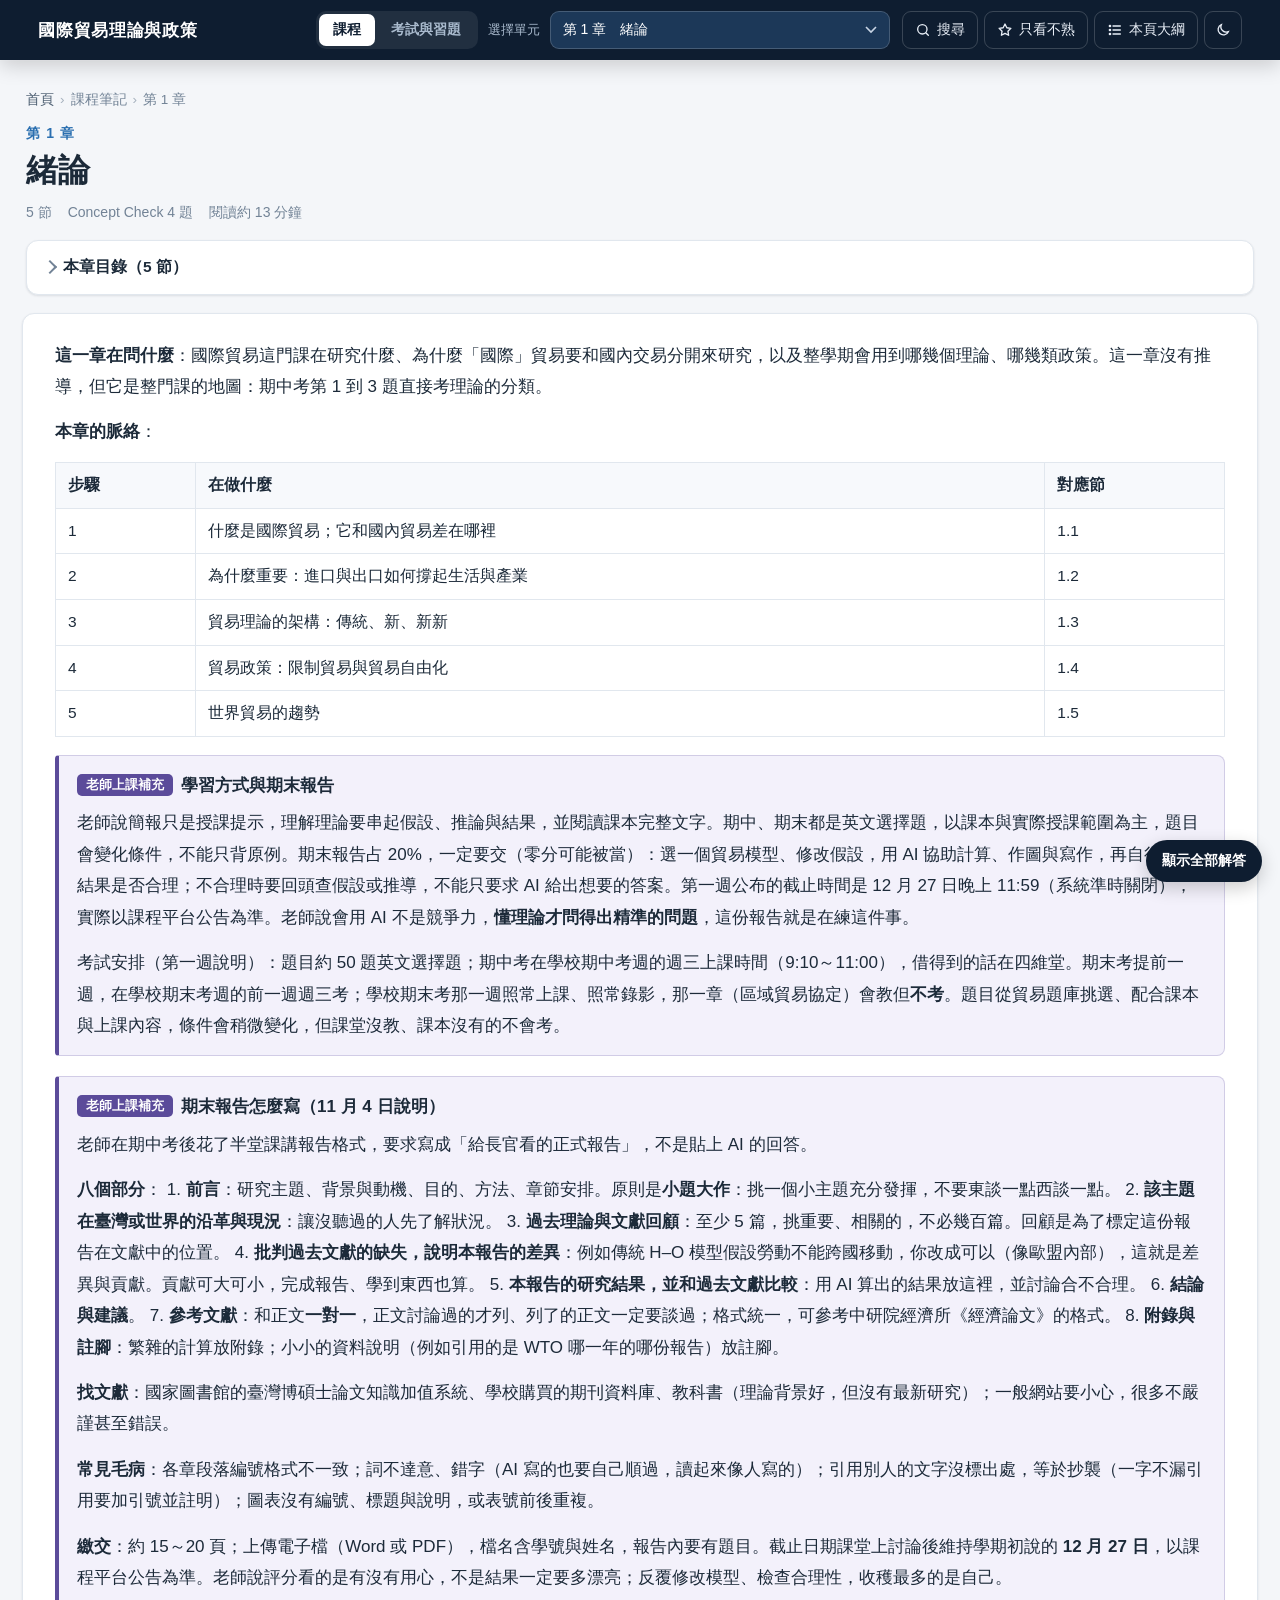
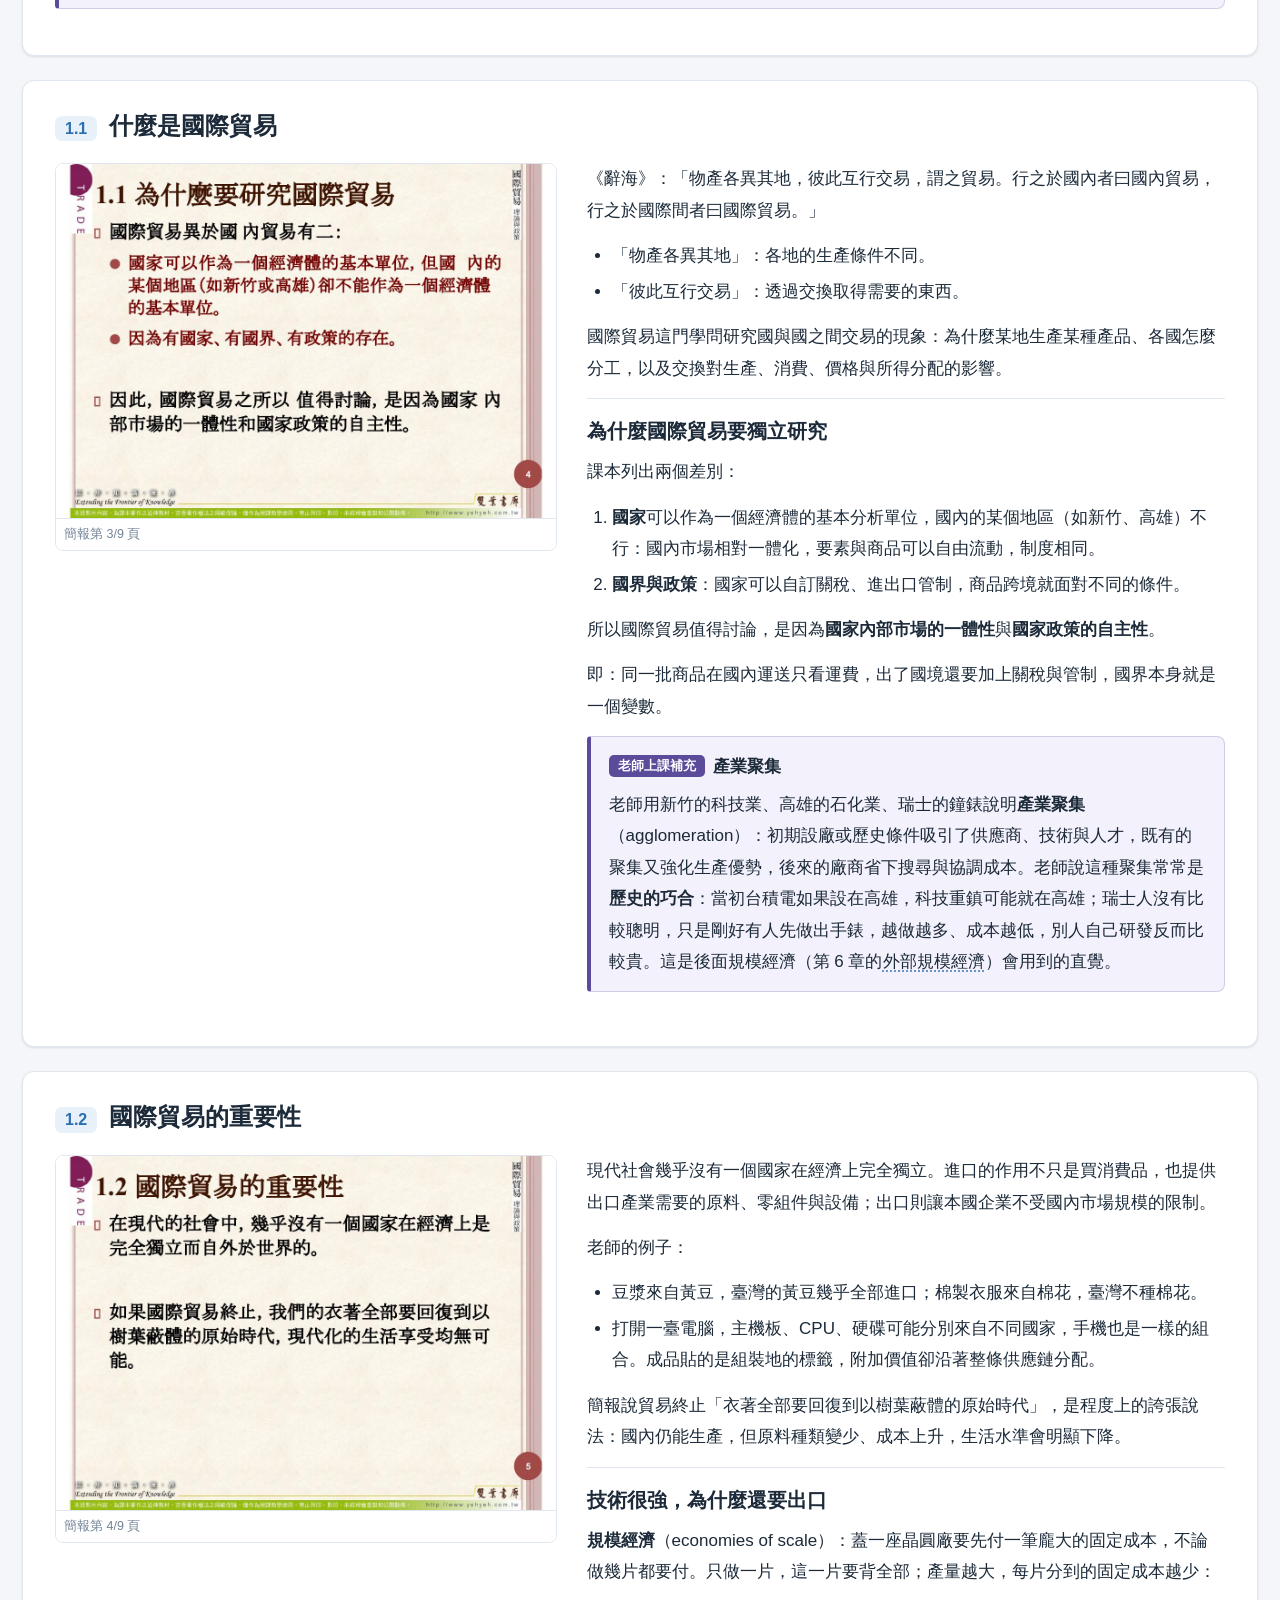
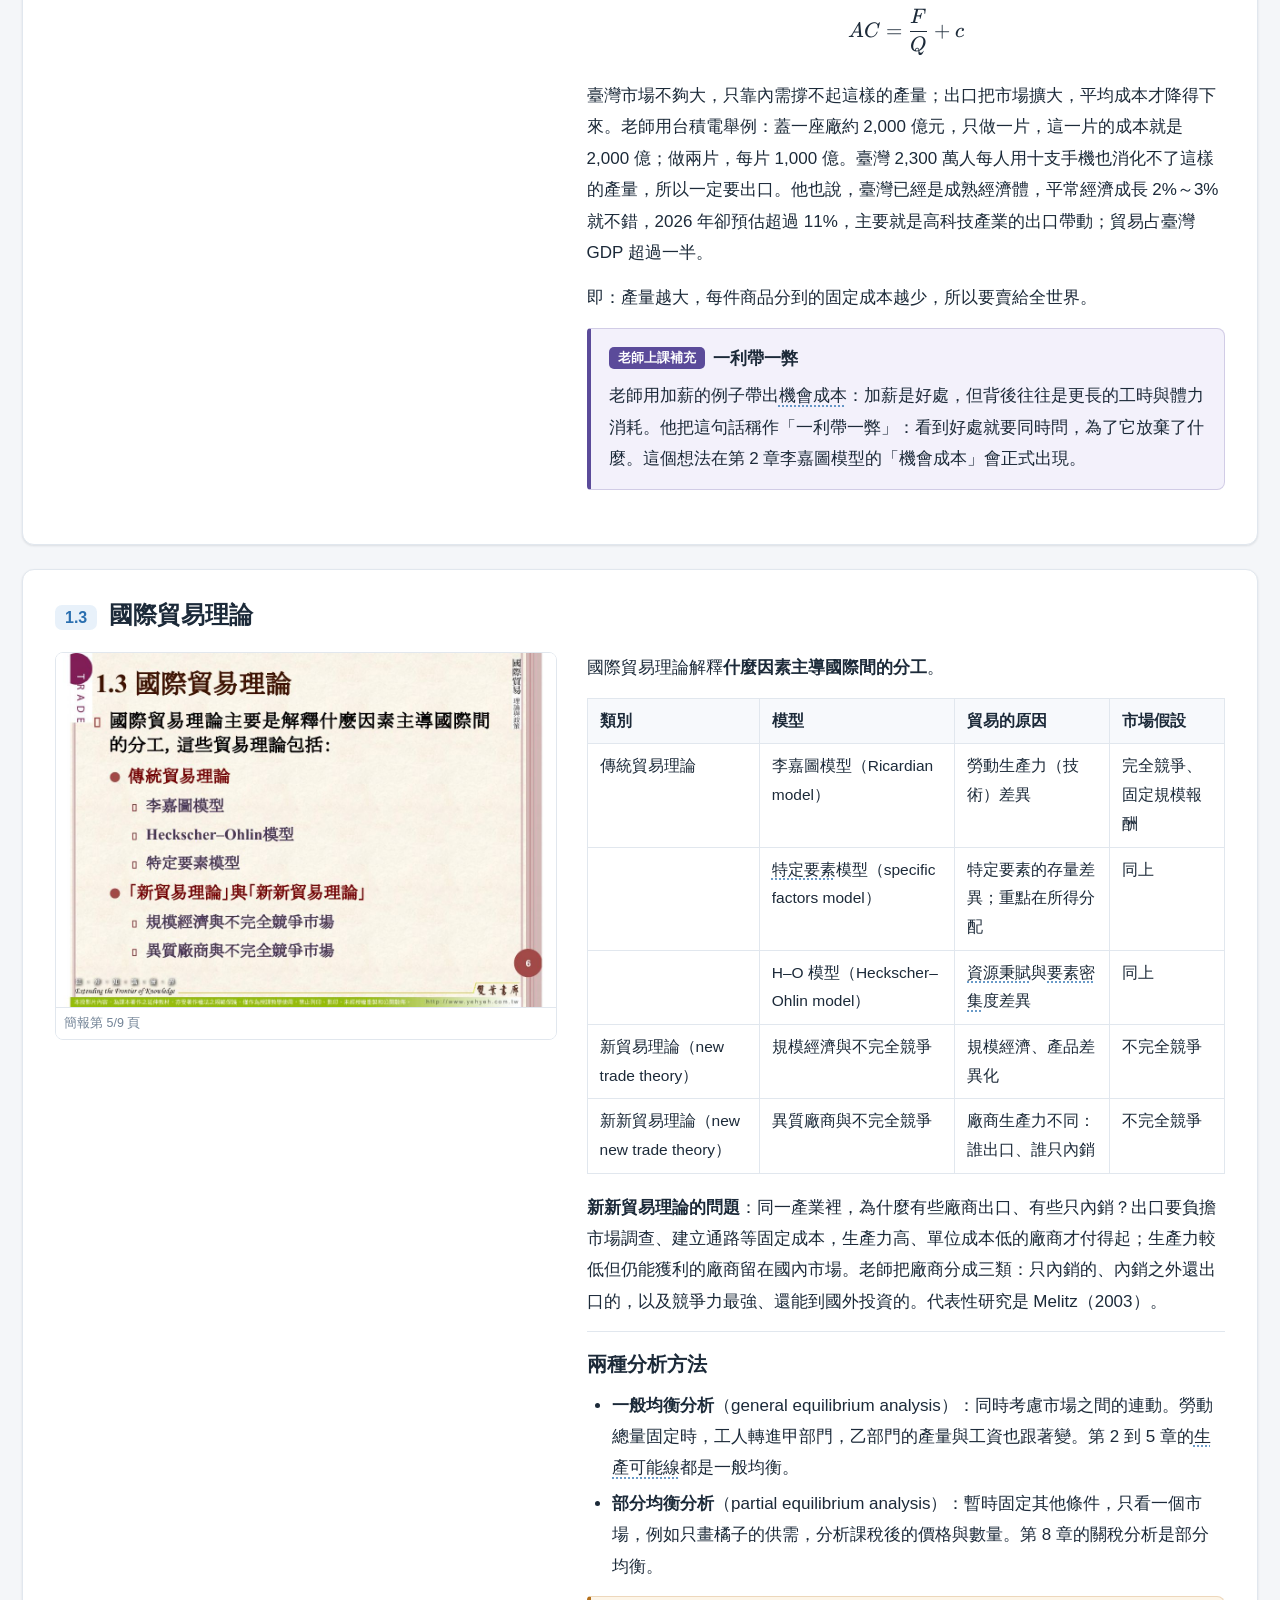
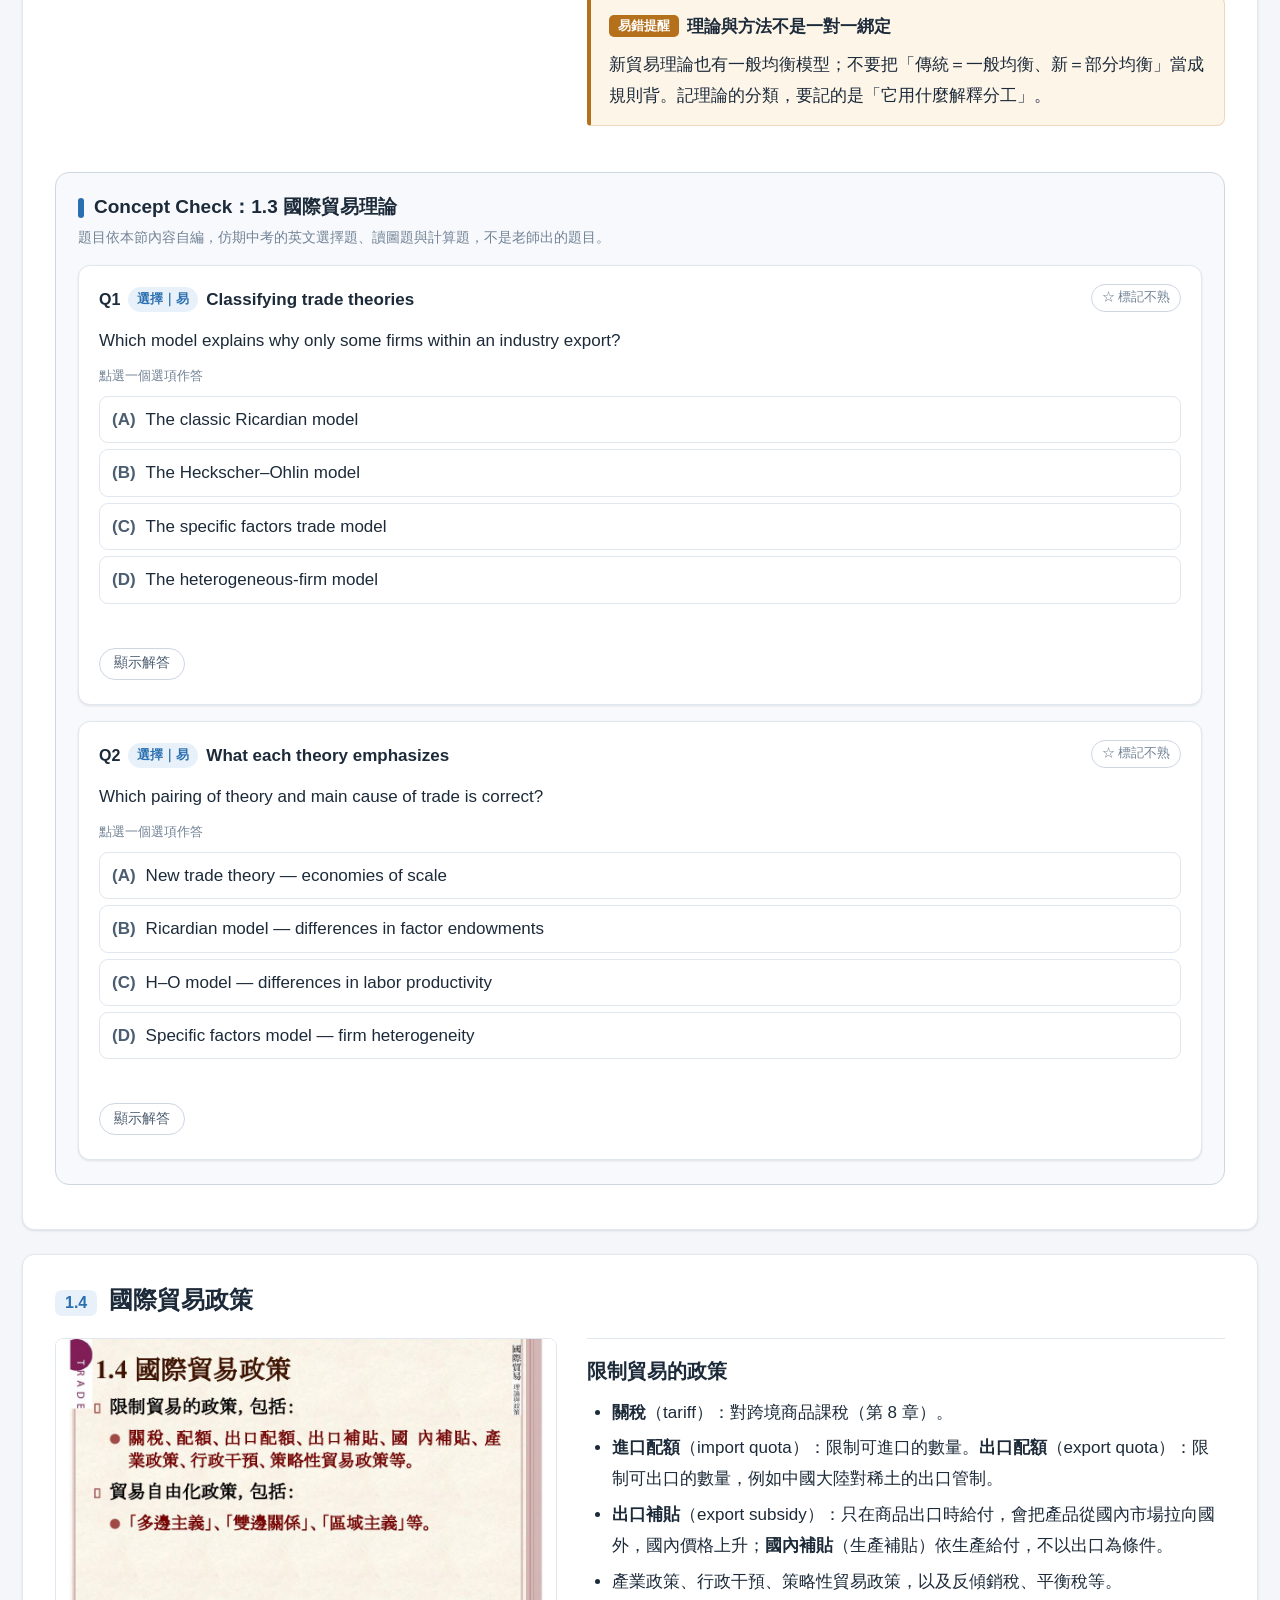
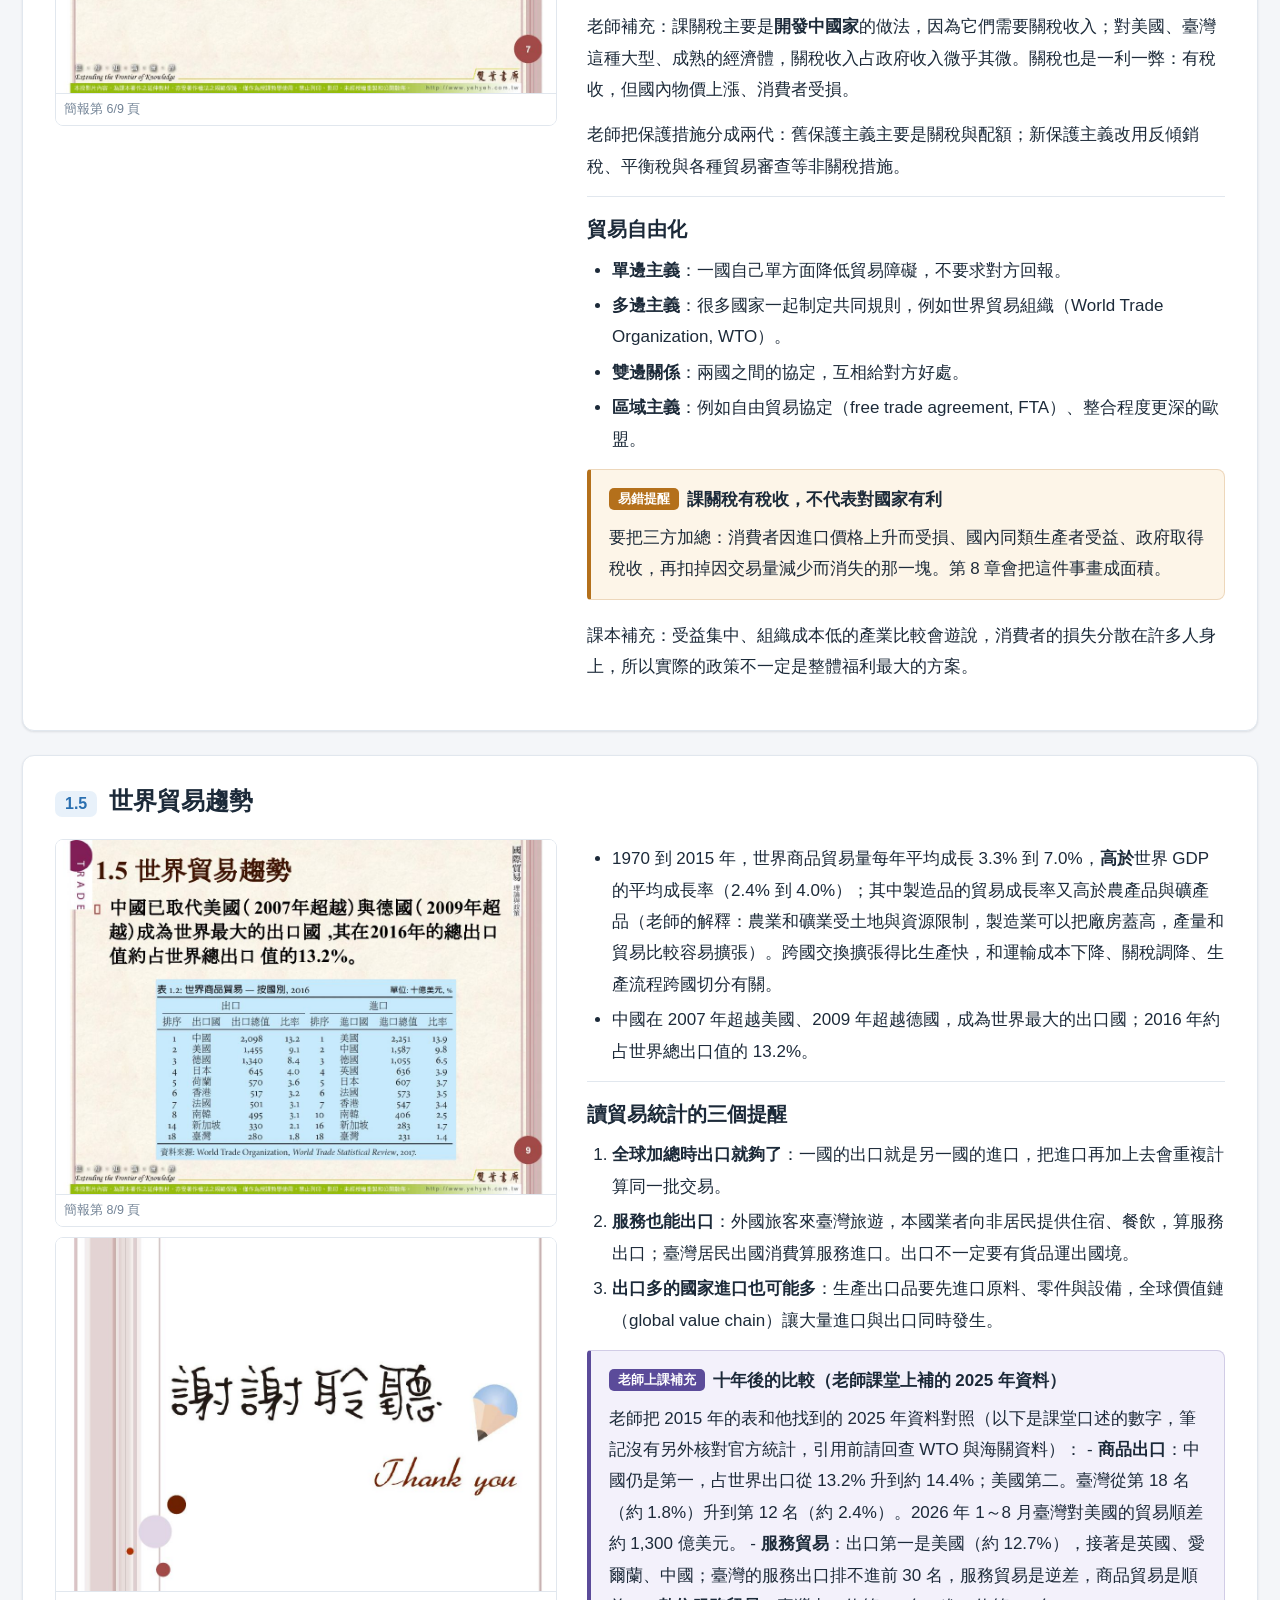
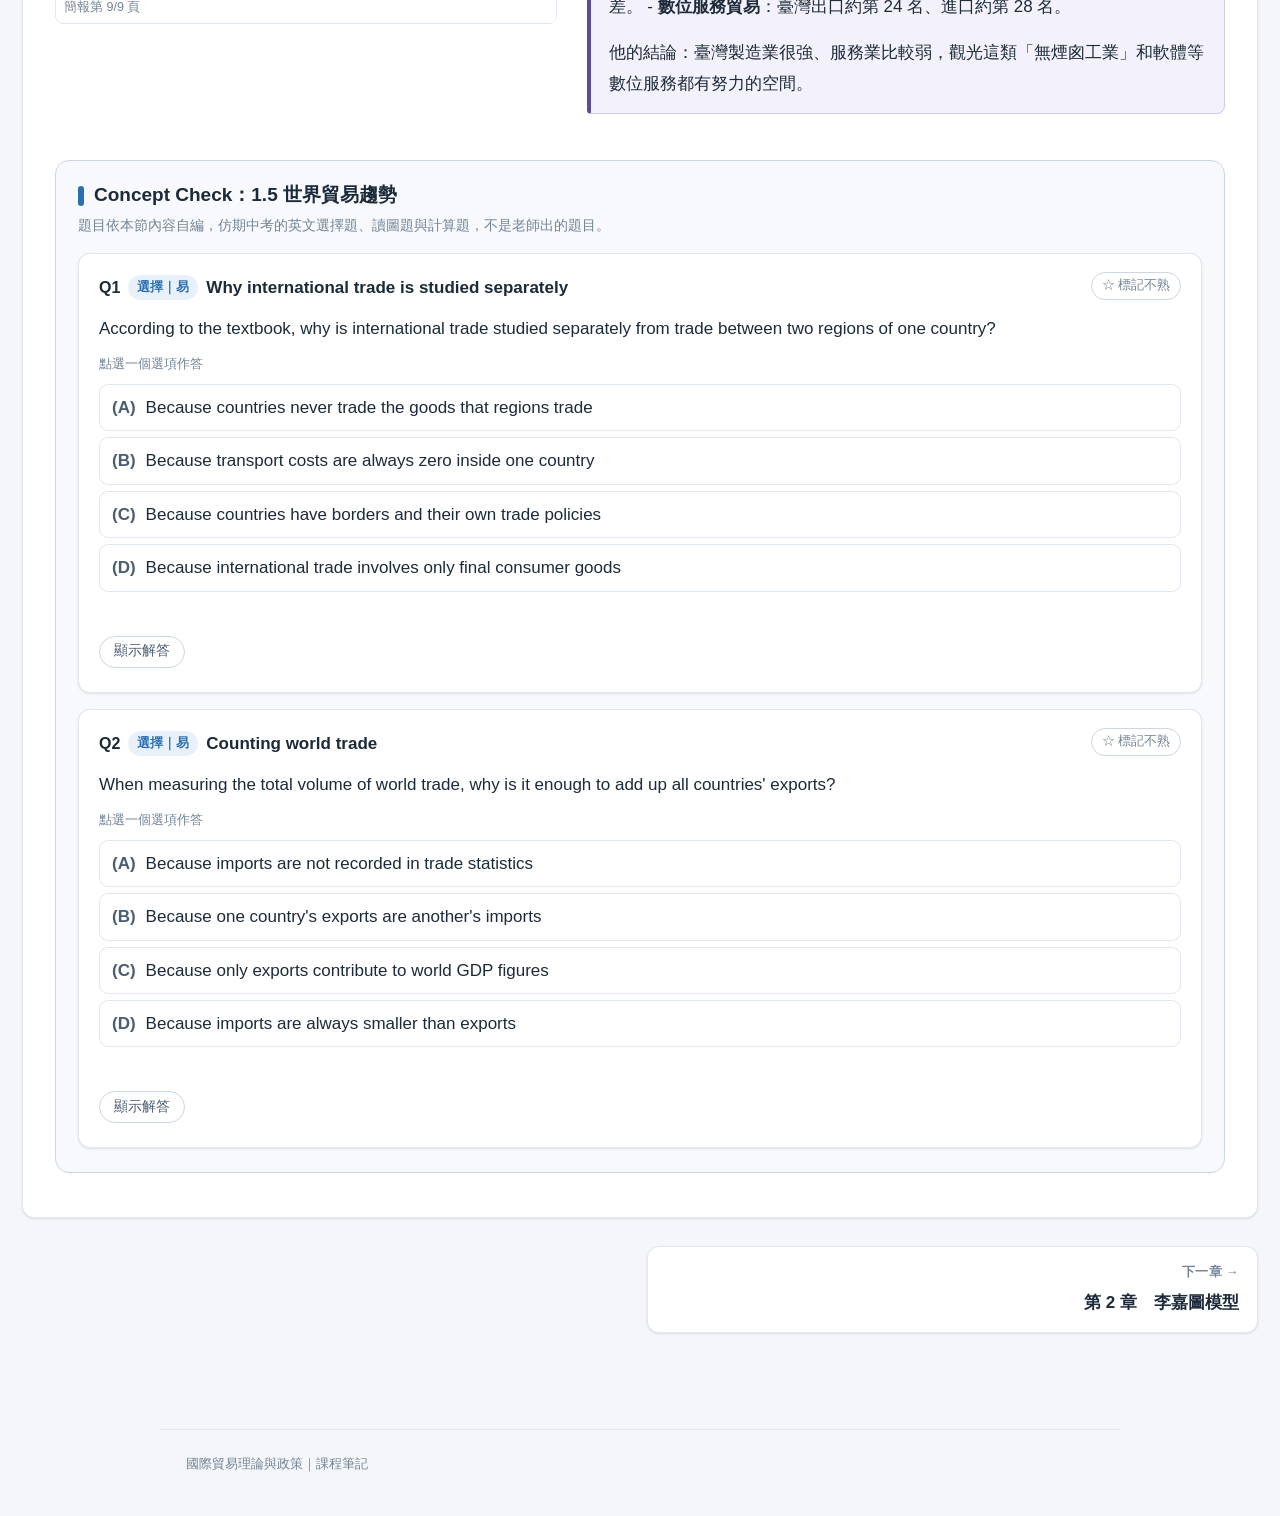
==== commit d402d19c: "long" ====
--- a/ch01.html
+++ b/ch01.html
@@ -4,13 +4,13 @@
 <meta name="color-scheme" content="light dark">
 <script>try{var t=localStorage.getItem('notes:theme')||(window.matchMedia&&matchMedia('(prefers-color-scheme: dark)').matches?'dark':'light');document.documentElement.setAttribute('data-theme',t)}catch(e){}</script>
 <link rel="stylesheet" href="assets/katex/katex.min.css">
-<link rel="stylesheet" href="assets/style.css?v=7ee42476">
+<link rel="stylesheet" href="assets/style.css?v=524bd23a">
 <script defer src="assets/widgets.js?v=26da7ea5"></script>
 </head><body class="has-slides" data-page="ch01" data-mode="course" data-course="trade" data-key="trade">
 <a class="skip" href="#main">跳到主要內容</a>
 <header class="topbar"><a class="brand" href="index.html" aria-label="國際貿易理論與政策｜課程筆記首頁"><span>國際貿易理論與政策</span><span class="sub">｜課程筆記</span></a>
 <div class="pickers"><nav class="mode" aria-label="切換課程或考試與習題"><a href="ch01.html" data-mode="course" class=on>課程</a><a href="hw1.html" data-mode="hw">考試與習題</a></nav><label for="unitSelect">選擇單元</label><select id="unitSelect" aria-label="選擇單元"><option value="index.html">首頁：課程介紹與使用說明</option><option value="exam.html">工具：測驗模式</option><option value="notes.html">工具：我的重點與筆記</option><option value="ch01.html" selected>第 1 章　緒論</option><option value="ch02.html">第 2 章　李嘉圖模型</option><option value="ch03.html">第 3 章　特定要素模型</option><option value="ch04.html">第 4 章　要素比例模型（H–O 模型）</option><option value="ch05.html">第 5 章　經濟成長與貿易條件</option><option value="ch06.html">第 6 章　規模經濟、不完全競爭與國際貿易</option><option value="ch08.html">第 8 章　關稅與配額</option></select></div></header>
-<main class="wrap" id="main"><nav class="crumbs" aria-label="目前位置"><a href="index.html">首頁</a><span class="sep">›</span><span>課程筆記</span><span class="sep">›</span><span>第 1 章</span></nav><header class="ch-head"><p class=eyebrow>第 1 章</p><h1>緒論</h1><p class="ch-meta"><span>5 節</span><span>Concept Check 4 題</span><span>閱讀約 10 分鐘</span></p><details class="ch-toc"><summary>本章目錄（5 節）</summary><ol><li><a href="#s1-1"><span>1.1</span>什麼是國際貿易</a></li><li><a href="#s1-2"><span>1.2</span>國際貿易的重要性</a></li><li><a href="#s1-3"><span>1.3</span>國際貿易理論</a></li><li><a href="#s1-4"><span>1.4</span>國際貿易政策</a></li><li><a href="#s1-5"><span>1.5</span>世界貿易趨勢</a></li></ol></details></header>
+<main class="wrap" id="main"><nav class="crumbs" aria-label="目前位置"><a href="index.html">首頁</a><span class="sep">›</span><span>課程筆記</span><span class="sep">›</span><span>第 1 章</span></nav><header class="ch-head"><p class=eyebrow>第 1 章</p><h1>緒論</h1><p class="ch-meta"><span>5 節</span><span>Concept Check 4 題</span><span>閱讀約 13 分鐘</span></p><details class="ch-toc"><summary>本章目錄（5 節）</summary><ol><li><a href="#s1-1"><span>1.1</span>什麼是國際貿易</a></li><li><a href="#s1-2"><span>1.2</span>國際貿易的重要性</a></li><li><a href="#s1-3"><span>1.3</span>國際貿易理論</a></li><li><a href="#s1-4"><span>1.4</span>國際貿易政策</a></li><li><a href="#s1-5"><span>1.5</span>世界貿易趨勢</a></li></ol></details></header>
 <div class="ch-intro"><p><strong>這一章在問什麼</strong>：國際貿易這門課在研究什麼、為什麼「國際」貿易要和國內交易分開來研究，以及整學期會用到哪幾個理論、哪幾類政策。這一章沒有推導，但它是整門課的地圖：期中考第 1 到 3 題直接考理論的分類。</p>
 <p><strong>本章的脈絡</strong>：</p>
 <table>
@@ -49,19 +49,32 @@
 </tr>
 </tbody>
 </table>
-<div class="box teacher"><span class="tag">老師上課補充</span><strong class="bt">學習方式與期末報告</strong><p>老師說簡報只是授課提示，理解理論要串起假設、推論與結果，並閱讀課本完整文字。期中、期末都是英文選擇題，以課本與實際授課範圍為主，題目會變化條件，不能只背原例。期末報告占 20%：選一個貿易模型、修改假設，用 AI 協助計算、作圖與寫作，再自行檢查結果是否合理；不合理時要回頭查假設或推導，不能只要求 AI 給出想要的答案。繳交時間以課程平台公告為準。</p>
-<p>考試安排（第一週說明）：期末考提前一週，在學校期末考週的前一週週三考；學校期末考那一週照常上課、照常錄影，那一章（區域貿易協定）會教但<strong>不考</strong>。題目從貿易題庫挑選、配合課本與上課內容，條件會稍微變化，但課堂沒教、課本沒有的不會考。</p></div></div><section class="sec has-sl" id="s1-1" data-label="1.1 什麼是國際貿易"><h2><span class="num">1.1</span>什麼是國際貿易</h2><div class="sl-rows"><div class="sl-row"><div class="sl-l"><a class="sl-pg" href="assets/slides/ch01/p-001.jpg" target="_blank" rel="noopener" title="開新分頁看大圖"><img loading="lazy" src="assets/slides/ch01/p-001.jpg" alt="國際貿易CH1.pdf 第 1 頁"><span>簡報第 1/9 頁</span></a><a class="sl-pg" href="assets/slides/ch01/p-002.jpg" target="_blank" rel="noopener" title="開新分頁看大圖"><img loading="lazy" src="assets/slides/ch01/p-002.jpg" alt="國際貿易CH1.pdf 第 2 頁"><span>簡報第 2/9 頁</span></a></div><div class="sl-r"><p>《辭海》：「物產各異其地，彼此互行交易，謂之貿易。行之於國內者曰國內貿易，行之於國際間者曰國際貿易。」</p><ul>
+<div class="box teacher"><span class="tag">老師上課補充</span><strong class="bt">學習方式與期末報告</strong><p>老師說簡報只是授課提示，理解理論要串起假設、推論與結果，並閱讀課本完整文字。期中、期末都是英文選擇題，以課本與實際授課範圍為主，題目會變化條件，不能只背原例。期末報告占 20%，一定要交（零分可能被當）：選一個貿易模型、修改假設，用 AI 協助計算、作圖與寫作，再自行檢查結果是否合理；不合理時要回頭查假設或推導，不能只要求 AI 給出想要的答案。第一週公布的截止時間是 12 月 27 日晚上 11:59（系統準時關閉），實際以課程平台公告為準。老師說會用 AI 不是競爭力，<strong>懂理論才問得出精準的問題</strong>，這份報告就是在練這件事。</p>
+<p>考試安排（第一週說明）：題目約 50 題英文選擇題；期中考在學校期中考週的週三上課時間（9:10～11:00），借得到的話在四維堂。期末考提前一週，在學校期末考週的前一週週三考；學校期末考那一週照常上課、照常錄影，那一章（區域貿易協定）會教但<strong>不考</strong>。題目從貿易題庫挑選、配合課本與上課內容，條件會稍微變化，但課堂沒教、課本沒有的不會考。</p></div>
+<div class="box teacher"><span class="tag">老師上課補充</span><strong class="bt">期末報告怎麼寫（11 月 4 日說明）</strong><p>老師在期中考後花了半堂課講報告格式，要求寫成「給長官看的正式報告」，不是貼上 AI 的回答。</p>
+<p><strong>八個部分</strong>：
+1. <strong>前言</strong>：研究主題、背景與動機、目的、方法、章節安排。原則是<strong>小題大作</strong>：挑一個小主題充分發揮，不要東談一點西談一點。
+2. <strong>該主題在臺灣或世界的沿革與現況</strong>：讓沒聽過的人先了解狀況。
+3. <strong>過去理論與文獻回顧</strong>：至少 5 篇，挑重要、相關的，不必幾百篇。回顧是為了標定這份報告在文獻中的位置。
+4. <strong>批判過去文獻的缺失，說明本報告的差異</strong>：例如傳統 H–O 模型假設勞動不能跨國移動，你改成可以（像歐盟內部），這就是差異與貢獻。貢獻可大可小，完成報告、學到東西也算。
+5. <strong>本報告的研究結果，並和過去文獻比較</strong>：用 AI 算出的結果放這裡，並討論合不合理。
+6. <strong>結論與建議</strong>。
+7. <strong>參考文獻</strong>：和正文<strong>一對一</strong>，正文討論過的才列、列了的正文一定要談過；格式統一，可參考中研院經濟所《經濟論文》的格式。
+8. <strong>附錄與註腳</strong>：繁雜的計算放附錄；小小的資料說明（例如引用的是 WTO 哪一年的哪份報告）放註腳。</p>
+<p><strong>找文獻</strong>：國家圖書館的臺灣博碩士論文知識加值系統、學校購買的期刊資料庫、教科書（理論背景好，但沒有最新研究）；一般網站要小心，很多不嚴謹甚至錯誤。</p>
+<p><strong>常見毛病</strong>：各章段落編號格式不一致；詞不達意、錯字（AI 寫的也要自己順過，讀起來像人寫的）；引用別人的文字沒標出處，等於抄襲（一字不漏引用要加引號並註明）；圖表沒有編號、標題與說明，或表號前後重複。</p>
+<p><strong>繳交</strong>：約 15～20 頁；上傳電子檔（Word 或 PDF），檔名含學號與姓名，報告內要有題目。截止日期課堂上討論後維持學期初說的 <strong>12 月 27 日</strong>，以課程平台公告為準。老師說評分看的是有沒有用心，不是結果一定要多漂亮；反覆修改模型、檢查合理性，收穫最多的是自己。</p></div></div><section class="sec has-sl" id="s1-1" data-label="1.1 什麼是國際貿易"><h2><span class="num">1.1</span>什麼是國際貿易</h2><div class="sl-rows"><div class="sl-seg"><aside class="sl-view"><div class="sl-stick"><div class="sl-g on" data-g="0" data-n="2"><a class="sl-pg" href="assets/slides/ch01/p-001.jpg" target="_blank" rel="noopener" title="開新分頁看大圖"><img loading="lazy" src="assets/slides/ch01/p-001.jpg" alt="國際貿易CH1.pdf 第 1 頁"><span>簡報第 1/9 頁</span></a><a class="sl-pg" href="assets/slides/ch01/p-002.jpg" target="_blank" rel="noopener" title="開新分頁看大圖"><img loading="lazy" src="assets/slides/ch01/p-002.jpg" alt="國際貿易CH1.pdf 第 2 頁"><span>簡報第 2/9 頁</span></a></div><div class="sl-g" data-g="1" data-n="1"><a class="sl-pg" href="assets/slides/ch01/p-003.jpg" target="_blank" rel="noopener" title="開新分頁看大圖"><img loading="lazy" src="assets/slides/ch01/p-003.jpg" alt="國際貿易CH1.pdf 第 3 頁"><span>簡報第 3/9 頁</span></a></div></div></aside><div class="sl-text"><div class="sl-mob" data-n="2"><a class="sl-pg" href="assets/slides/ch01/p-001.jpg" target="_blank" rel="noopener" title="開新分頁看大圖"><img loading="lazy" src="assets/slides/ch01/p-001.jpg" alt="國際貿易CH1.pdf 第 1 頁"><span>簡報第 1/9 頁</span></a><a class="sl-pg" href="assets/slides/ch01/p-002.jpg" target="_blank" rel="noopener" title="開新分頁看大圖"><img loading="lazy" src="assets/slides/ch01/p-002.jpg" alt="國際貿易CH1.pdf 第 2 頁"><span>簡報第 2/9 頁</span></a></div><div class="sl-b" data-g="0"><p>《辭海》：「物產各異其地，彼此互行交易，謂之貿易。行之於國內者曰國內貿易，行之於國際間者曰國際貿易。」</p></div><div class="sl-b" data-g="0"><ul>
 <li>「物產各異其地」：各地的生產條件不同。</li>
 <li>「彼此互行交易」：透過交換取得需要的東西。</li>
-</ul><p>國際貿易這門學問研究國與國之間交易的現象：為什麼某地生產某種產品、各國怎麼分工，以及交換對生產、消費、價格與所得分配的影響。</p><h3 id="s1-1-1">為什麼國際貿易要獨立研究</h3><p>課本列出兩個差別：</p></div></div><div class="sl-row"><div class="sl-l"><a class="sl-pg" href="assets/slides/ch01/p-003.jpg" target="_blank" rel="noopener" title="開新分頁看大圖"><img loading="lazy" src="assets/slides/ch01/p-003.jpg" alt="國際貿易CH1.pdf 第 3 頁"><span>簡報第 3/9 頁</span></a></div><div class="sl-r"><ol>
+</ul></div><div class="sl-b" data-g="0"><p>國際貿易這門學問研究國與國之間交易的現象：為什麼某地生產某種產品、各國怎麼分工，以及交換對生產、消費、價格與所得分配的影響。</p></div><div class="sl-b" data-g="0"><h3 id="s1-1-1">為什麼國際貿易要獨立研究</h3><p>課本列出兩個差別：</p></div><div class="sl-mob" data-n="1"><a class="sl-pg" href="assets/slides/ch01/p-003.jpg" target="_blank" rel="noopener" title="開新分頁看大圖"><img loading="lazy" src="assets/slides/ch01/p-003.jpg" alt="國際貿易CH1.pdf 第 3 頁"><span>簡報第 3/9 頁</span></a></div><div class="sl-b" data-g="1"><ol>
 <li><strong>國家</strong>可以作為一個經濟體的基本分析單位，國內的某個地區（如新竹、高雄）不行：國內市場相對一體化，要素與商品可以自由流動，制度相同。</li>
 <li><strong>國界與政策</strong>：國家可以自訂關稅、進出口管制，商品跨境就面對不同的條件。</li>
-</ol><p>所以國際貿易值得討論，是因為<strong>國家內部市場的一體性</strong>與<strong>國家政策的自主性</strong>。</p><p>即：同一批商品在國內運送只看運費，出了國境還要加上關稅與管制，國界本身就是一個變數。</p><div class="box teacher"><span class="tag">老師上課補充</span><strong class="bt">產業聚集</strong><p>老師用新竹的科技業、高雄的石化業、瑞士的鐘錶說明<strong>產業聚集</strong>（agglomeration）：初期設廠或歷史條件吸引了供應商、技術與人才，既有的聚集又強化生產優勢，後來的廠商省下搜尋與協調成本。這是後面規模經濟（第 6 章的<span class="gl" tabindex="0" role="button" data-g="外部規模經濟">外部規模經濟</span>）會用到的直覺。</p></div></div></div></div></section><section class="sec has-sl" id="s1-2" data-label="1.2 國際貿易的重要性"><h2><span class="num">1.2</span>國際貿易的重要性</h2><div class="sl-rows"><div class="sl-row"><div class="sl-l"><a class="sl-pg" href="assets/slides/ch01/p-004.jpg" target="_blank" rel="noopener" title="開新分頁看大圖"><img loading="lazy" src="assets/slides/ch01/p-004.jpg" alt="國際貿易CH1.pdf 第 4 頁"><span>簡報第 4/9 頁</span></a></div><div class="sl-r"><p>現代社會幾乎沒有一個國家在經濟上完全獨立。進口的作用不只是買消費品，也提供出口產業需要的原料、零組件與設備；出口則讓本國企業不受國內市場規模的限制。</p><p>老師的例子：</p><ul>
+</ol></div><div class="sl-b" data-g="1"><p>所以國際貿易值得討論，是因為<strong>國家內部市場的一體性</strong>與<strong>國家政策的自主性</strong>。</p></div><div class="sl-b" data-g="1"><p>即：同一批商品在國內運送只看運費，出了國境還要加上關稅與管制，國界本身就是一個變數。</p></div><div class="sl-b" data-g="1"><div class="box teacher"><span class="tag">老師上課補充</span><strong class="bt">產業聚集</strong><p>老師用新竹的科技業、高雄的石化業、瑞士的鐘錶說明<strong>產業聚集</strong>（agglomeration）：初期設廠或歷史條件吸引了供應商、技術與人才，既有的聚集又強化生產優勢，後來的廠商省下搜尋與協調成本。老師說這種聚集常常是<strong>歷史的巧合</strong>：當初台積電如果設在高雄，科技重鎮可能就在高雄；瑞士人沒有比較聰明，只是剛好有人先做出手錶，越做越多、成本越低，別人自己研發反而比較貴。這是後面規模經濟（第 6 章的<span class="gl" tabindex="0" role="button" data-g="外部規模經濟">外部規模經濟</span>）會用到的直覺。</p></div></div></div></div></div></section><section class="sec has-sl" id="s1-2" data-label="1.2 國際貿易的重要性"><h2><span class="num">1.2</span>國際貿易的重要性</h2><div class="sl-rows"><div class="sl-seg"><aside class="sl-view"><div class="sl-stick"><div class="sl-g on" data-g="0" data-n="1"><a class="sl-pg" href="assets/slides/ch01/p-004.jpg" target="_blank" rel="noopener" title="開新分頁看大圖"><img loading="lazy" src="assets/slides/ch01/p-004.jpg" alt="國際貿易CH1.pdf 第 4 頁"><span>簡報第 4/9 頁</span></a></div></div></aside><div class="sl-text"><div class="sl-mob" data-n="1"><a class="sl-pg" href="assets/slides/ch01/p-004.jpg" target="_blank" rel="noopener" title="開新分頁看大圖"><img loading="lazy" src="assets/slides/ch01/p-004.jpg" alt="國際貿易CH1.pdf 第 4 頁"><span>簡報第 4/9 頁</span></a></div><div class="sl-b" data-g="0"><p>現代社會幾乎沒有一個國家在經濟上完全獨立。進口的作用不只是買消費品，也提供出口產業需要的原料、零組件與設備；出口則讓本國企業不受國內市場規模的限制。</p></div><div class="sl-b" data-g="0"><p>老師的例子：</p></div><div class="sl-b" data-g="0"><ul>
 <li>豆漿來自黃豆，臺灣的黃豆幾乎全部進口；棉製衣服來自棉花，臺灣不種棉花。</li>
 <li>打開一臺電腦，主機板、CPU、硬碟可能分別來自不同國家，手機也是一樣的組合。成品貼的是組裝地的標籤，附加價值卻沿著整條供應鏈分配。</li>
-</ul><p>簡報說貿易終止「衣著全部要回復到以樹葉蔽體的原始時代」，是程度上的誇張說法：國內仍能生產，但原料種類變少、成本上升，生活水準會明顯下降。</p><h3 id="s1-2-1">技術很強，為什麼還要出口</h3><p><strong>規模經濟</strong>（economies of scale）：蓋一座晶圓廠要先付一筆龐大的固定成本，不論做幾片都要付。只做一片，這一片要背全部；產量越大，每片分到的固定成本越少：</p>
+</ul></div><div class="sl-b" data-g="0"><p>簡報說貿易終止「衣著全部要回復到以樹葉蔽體的原始時代」，是程度上的誇張說法：國內仍能生產，但原料種類變少、成本上升，生活水準會明顯下降。</p></div><div class="sl-b" data-g="0"><h3 id="s1-2-1">技術很強，為什麼還要出口</h3><p><strong>規模經濟</strong>（economies of scale）：蓋一座晶圓廠要先付一筆龐大的固定成本，不論做幾片都要付。只做一片，這一片要背全部；產量越大，每片分到的固定成本越少：</p></div><div class="sl-b" data-g="0">
 \[AC=\frac{F}{Q}+c\]
-<p>臺灣市場不夠大，只靠內需撐不起這樣的產量；出口把市場擴大，平均成本才降得下來。</p><p>即：產量越大，每件商品分到的固定成本越少，所以要賣給全世界。</p><div class="box teacher"><span class="tag">老師上課補充</span><strong class="bt">一利帶一弊</strong><p>老師用加薪的例子帶出<span class="gl" tabindex="0" role="button" data-g="機會成本">機會成本</span>：加薪是好處，但背後往往是更長的工時與體力消耗。他把這句話稱作「一利帶一弊」：看到好處就要同時問，為了它放棄了什麼。這個想法在第 2 章李嘉圖模型的「機會成本」會正式出現。</p></div></div></div></div></section><section class="sec has-sl" id="s1-3" data-label="1.3 國際貿易理論"><h2><span class="num">1.3</span>國際貿易理論</h2><div class="sl-rows"><div class="sl-row"><div class="sl-l"><a class="sl-pg" href="assets/slides/ch01/p-005.jpg" target="_blank" rel="noopener" title="開新分頁看大圖"><img loading="lazy" src="assets/slides/ch01/p-005.jpg" alt="國際貿易CH1.pdf 第 5 頁"><span>簡報第 5/9 頁</span></a></div><div class="sl-r"><p>國際貿易理論解釋<strong>什麼因素主導國際間的分工</strong>。</p><table>
+</div><div class="sl-b" data-g="0"><p>臺灣市場不夠大，只靠內需撐不起這樣的產量；出口把市場擴大，平均成本才降得下來。老師用台積電舉例：蓋一座廠約 2,000 億元，只做一片，這一片的成本就是 2,000 億；做兩片，每片 1,000 億。臺灣 2,300 萬人每人用十支手機也消化不了這樣的產量，所以一定要出口。他也說，臺灣已經是成熟經濟體，平常經濟成長 2%～3% 就不錯，2026 年卻預估超過 11%，主要就是高科技產業的出口帶動；貿易占臺灣 GDP 超過一半。</p></div><div class="sl-b" data-g="0"><p>即：產量越大，每件商品分到的固定成本越少，所以要賣給全世界。</p></div><div class="sl-b" data-g="0"><div class="box teacher"><span class="tag">老師上課補充</span><strong class="bt">一利帶一弊</strong><p>老師用加薪的例子帶出<span class="gl" tabindex="0" role="button" data-g="機會成本">機會成本</span>：加薪是好處，但背後往往是更長的工時與體力消耗。他把這句話稱作「一利帶一弊」：看到好處就要同時問，為了它放棄了什麼。這個想法在第 2 章李嘉圖模型的「機會成本」會正式出現。</p></div></div></div></div></div></section><section class="sec has-sl" id="s1-3" data-label="1.3 國際貿易理論"><h2><span class="num">1.3</span>國際貿易理論</h2><div class="sl-rows"><div class="sl-seg"><aside class="sl-view"><div class="sl-stick"><div class="sl-g on" data-g="0" data-n="1"><a class="sl-pg" href="assets/slides/ch01/p-005.jpg" target="_blank" rel="noopener" title="開新分頁看大圖"><img loading="lazy" src="assets/slides/ch01/p-005.jpg" alt="國際貿易CH1.pdf 第 5 頁"><span>簡報第 5/9 頁</span></a></div></div></aside><div class="sl-text"><div class="sl-mob" data-n="1"><a class="sl-pg" href="assets/slides/ch01/p-005.jpg" target="_blank" rel="noopener" title="開新分頁看大圖"><img loading="lazy" src="assets/slides/ch01/p-005.jpg" alt="國際貿易CH1.pdf 第 5 頁"><span>簡報第 5/9 頁</span></a></div><div class="sl-b" data-g="0"><p>國際貿易理論解釋<strong>什麼因素主導國際間的分工</strong>。</p></div><div class="sl-b" data-g="0"><table>
 <thead>
 <tr>
 <th>類別</th>
@@ -102,10 +115,10 @@
 <td>不完全競爭</td>
 </tr>
 </tbody>
-</table><p><strong>新新貿易理論的問題</strong>：同一產業裡，為什麼有些廠商出口、有些只內銷？出口要負擔市場調查、建立通路等固定成本，生產力高、單位成本低的廠商才付得起；生產力較低但仍能獲利的廠商留在國內市場。代表性研究是 Melitz（2003）。</p><h3 id="s1-3-1">兩種分析方法</h3><ul>
+</table></div><div class="sl-b" data-g="0"><p><strong>新新貿易理論的問題</strong>：同一產業裡，為什麼有些廠商出口、有些只內銷？出口要負擔市場調查、建立通路等固定成本，生產力高、單位成本低的廠商才付得起；生產力較低但仍能獲利的廠商留在國內市場。老師把廠商分成三類：只內銷的、內銷之外還出口的，以及競爭力最強、還能到國外投資的。代表性研究是 Melitz（2003）。</p></div><div class="sl-b" data-g="0"><h3 id="s1-3-1">兩種分析方法</h3><ul>
 <li><strong>一般均衡分析</strong>（general equilibrium analysis）：同時考慮市場之間的連動。勞動總量固定時，工人轉進甲部門，乙部門的產量與工資也跟著變。第 2 到 5 章的<span class="gl" tabindex="0" role="button" data-g="生產可能線">生產可能線</span>都是一般均衡。</li>
 <li><strong>部分均衡分析</strong>（partial equilibrium analysis）：暫時固定其他條件，只看一個市場，例如只畫橘子的供需，分析課稅後的價格與數量。第 8 章的關稅分析是部分均衡。</li>
-</ul><div class="box warn"><span class="tag">易錯提醒</span><strong class="bt">理論與方法不是一對一綁定</strong><p>新貿易理論也有一般均衡模型；不要把「傳統＝一般均衡、新＝部分均衡」當成規則背。記理論的分類，要記的是「它用什麼解釋分工」。</p></div></div></div><section class="cc" id="cc-s1-3"><h3 class="cc-h">Concept Check：1.3 國際貿易理論</h3><p class="cc-note">題目依本節內容自編，仿期中考的英文選擇題、讀圖題與計算題，不是老師出的題目。</p><article class="q" data-key="D" data-label="1.3 國際貿易理論 Q1" id="q-s1-3-1"><div class="q-meta"><h4><a href="#q-s1-3-1">Q1</a></h4><span class="q-kind">選擇｜易</span><span class="q-title">Classifying trade theories</span></div><div class="q-text"><p>Which model explains why only some firms within an industry export?</p></div><ol class="opts"><li data-k="A"><b>(A)</b><span>The classic Ricardian model</span></li><li data-k="B"><b>(B)</b><span>The Heckscher–Ohlin model</span></li><li data-k="C"><b>(C)</b><span>The specific factors trade model</span></li><li data-k="D"><b>(D)</b><span>The heterogeneous-firm model</span></li></ol><button aria-expanded="false" class="toggle" type="button">顯示解答</button><div class="sol" hidden=""><div class="zh"><p class="sh">中文題意</p><p>哪一個模型解釋為什麼同一產業裡只有部分廠商出口？</p></div><div class="ans"><strong>答案 (D)</strong><p>The heterogeneous-firm model</p></div><div class="why"><p class="sh">解析</p><p>新新貿易理論的異質廠商模型：出口要負擔額外的固定成本，只有生產力高的廠商付得起。</p>
+</ul></div><div class="sl-b" data-g="0"><div class="box warn"><span class="tag">易錯提醒</span><strong class="bt">理論與方法不是一對一綁定</strong><p>新貿易理論也有一般均衡模型；不要把「傳統＝一般均衡、新＝部分均衡」當成規則背。記理論的分類，要記的是「它用什麼解釋分工」。</p></div></div></div></div><section class="cc" id="cc-s1-3"><h3 class="cc-h">Concept Check：1.3 國際貿易理論</h3><p class="cc-note">題目依本節內容自編，仿期中考的英文選擇題、讀圖題與計算題，不是老師出的題目。</p><article class="q" data-key="D" data-label="1.3 國際貿易理論 Q1" id="q-s1-3-1"><div class="q-meta"><h4><a href="#q-s1-3-1">Q1</a></h4><span class="q-kind">選擇｜易</span><span class="q-title">Classifying trade theories</span></div><div class="q-text"><p>Which model explains why only some firms within an industry export?</p></div><ol class="opts"><li data-k="A"><b>(A)</b><span>The classic Ricardian model</span></li><li data-k="B"><b>(B)</b><span>The Heckscher–Ohlin model</span></li><li data-k="C"><b>(C)</b><span>The specific factors trade model</span></li><li data-k="D"><b>(D)</b><span>The heterogeneous-firm model</span></li></ol><button aria-expanded="false" class="toggle" type="button">顯示解答</button><div class="sol" hidden=""><div class="zh"><p class="sh">中文題意</p><p>哪一個模型解釋為什麼同一產業裡只有部分廠商出口？</p></div><div class="ans"><strong>答案 (D)</strong><p>The heterogeneous-firm model</p></div><div class="why"><p class="sh">解析</p><p>新新貿易理論的異質廠商模型：出口要負擔額外的固定成本，只有生產力高的廠商付得起。</p>
 <ul>
 <li>(A) 錯。李嘉圖模型用國家間的勞動生產力差異解釋貿易，廠商是同質的。</li>
 <li>(B) 錯。H–O 模型用資源秉賦解釋，也假設完全競爭、同質廠商。</li>
@@ -122,23 +135,28 @@
 </ul>
 <p>即：李嘉圖看技術、H–O 看資源、新貿易理論看規模、新新貿易理論看廠商。</p></div><div class="tip"><p class="sh">易錯提醒</p><ul>
 <li>期中考第 3 題：李嘉圖強調生產力差異，新貿易理論可能強調規模經濟。</li>
-</ul></div></div></article></section></div></section><section class="sec has-sl" id="s1-4" data-label="1.4 國際貿易政策"><h2><span class="num">1.4</span>國際貿易政策</h2><div class="sl-rows"><div class="sl-row"><div class="sl-l"><a class="sl-pg" href="assets/slides/ch01/p-006.jpg" target="_blank" rel="noopener" title="開新分頁看大圖"><img loading="lazy" src="assets/slides/ch01/p-006.jpg" alt="國際貿易CH1.pdf 第 6 頁"><span>簡報第 6/9 頁</span></a></div><div class="sl-r"><h3 id="s1-4-1">限制貿易的政策</h3><ul>
+</ul></div></div></article></section></div></section><section class="sec has-sl" id="s1-4" data-label="1.4 國際貿易政策"><h2><span class="num">1.4</span>國際貿易政策</h2><div class="sl-rows"><div class="sl-seg"><aside class="sl-view"><div class="sl-stick"><div class="sl-g on" data-g="0" data-n="1"><a class="sl-pg" href="assets/slides/ch01/p-006.jpg" target="_blank" rel="noopener" title="開新分頁看大圖"><img loading="lazy" src="assets/slides/ch01/p-006.jpg" alt="國際貿易CH1.pdf 第 6 頁"><span>簡報第 6/9 頁</span></a></div></div></aside><div class="sl-text"><div class="sl-mob" data-n="1"><a class="sl-pg" href="assets/slides/ch01/p-006.jpg" target="_blank" rel="noopener" title="開新分頁看大圖"><img loading="lazy" src="assets/slides/ch01/p-006.jpg" alt="國際貿易CH1.pdf 第 6 頁"><span>簡報第 6/9 頁</span></a></div><div class="sl-b" data-g="0"><h3 id="s1-4-1">限制貿易的政策</h3><ul>
 <li><strong>關稅</strong>（tariff）：對跨境商品課稅（第 8 章）。</li>
 <li><strong>進口配額</strong>（import quota）：限制可進口的數量。<strong>出口配額</strong>（export quota）：限制可出口的數量，例如中國大陸對稀土的出口管制。</li>
 <li><strong>出口補貼</strong>（export subsidy）：只在商品出口時給付，會把產品從國內市場拉向國外，國內價格上升；<strong>國內補貼</strong>（生產補貼）依生產給付，不以出口為條件。</li>
 <li>產業政策、行政干預、策略性貿易政策，以及反傾銷稅、平衡稅等。</li>
-</ul><p>老師把保護措施分成兩代：舊保護主義主要是關稅與配額；新保護主義改用反傾銷稅、平衡稅與各種貿易審查等非關稅措施。</p><h3 id="s1-4-2">貿易自由化</h3><ul>
-<li><strong>多邊主義</strong>：例如世界貿易組織（World Trade Organization, WTO）。</li>
-<li><strong>雙邊關係</strong>：兩國之間的協定。</li>
+</ul></div><div class="sl-b" data-g="0"><p>老師補充：課關稅主要是<strong>開發中國家</strong>的做法，因為它們需要關稅收入；對美國、臺灣這種大型、成熟的經濟體，關稅收入占政府收入微乎其微。關稅也是一利一弊：有稅收，但國內物價上漲、消費者受損。</p></div><div class="sl-b" data-g="0"><p>老師把保護措施分成兩代：舊保護主義主要是關稅與配額；新保護主義改用反傾銷稅、平衡稅與各種貿易審查等非關稅措施。</p></div><div class="sl-b" data-g="0"><h3 id="s1-4-2">貿易自由化</h3><ul>
+<li><strong>單邊主義</strong>：一國自己單方面降低貿易障礙，不要求對方回報。</li>
+<li><strong>多邊主義</strong>：很多國家一起制定共同規則，例如世界貿易組織（World Trade Organization, WTO）。</li>
+<li><strong>雙邊關係</strong>：兩國之間的協定，互相給對方好處。</li>
 <li><strong>區域主義</strong>：例如自由貿易協定（free trade agreement, FTA）、整合程度更深的歐盟。</li>
-</ul><div class="box warn"><span class="tag">易錯提醒</span><strong class="bt">課關稅有稅收，不代表對國家有利</strong><p>要把三方加總：消費者因進口價格上升而受損、國內同類生產者受益、政府取得稅收，再扣掉因交易量減少而消失的那一塊。第 8 章會把這件事畫成面積。</p></div><p>課本補充：受益集中、組織成本低的產業比較會遊說，消費者的損失分散在許多人身上，所以實際的政策不一定是整體福利最大的方案。</p></div></div></div></section><section class="sec has-sl" id="s1-5" data-label="1.5 世界貿易趨勢"><h2><span class="num">1.5</span>世界貿易趨勢</h2><div class="sl-rows"><div class="sl-row"><div class="sl-l"><a class="sl-pg" href="assets/slides/ch01/p-007.jpg" target="_blank" rel="noopener" title="開新分頁看大圖"><img loading="lazy" src="assets/slides/ch01/p-007.jpg" alt="國際貿易CH1.pdf 第 7 頁"><span>簡報第 7/9 頁</span></a></div><div class="sl-r"><ul>
-<li>1970 到 2015 年，世界商品貿易量每年平均成長 3.3% 到 7.0%，<strong>高於</strong>世界 GDP 的平均成長率（2.4% 到 4.0%）；其中製造品的貿易成長率又高於農產品與礦產品。跨國交換擴張得比生產快，和運輸成本下降、關稅調降、生產流程跨國切分有關。</li>
+</ul></div><div class="sl-b" data-g="0"><div class="box warn"><span class="tag">易錯提醒</span><strong class="bt">課關稅有稅收，不代表對國家有利</strong><p>要把三方加總：消費者因進口價格上升而受損、國內同類生產者受益、政府取得稅收，再扣掉因交易量減少而消失的那一塊。第 8 章會把這件事畫成面積。</p></div></div><div class="sl-b" data-g="0"><p>課本補充：受益集中、組織成本低的產業比較會遊說，消費者的損失分散在許多人身上，所以實際的政策不一定是整體福利最大的方案。</p></div></div></div></div></section><section class="sec has-sl" id="s1-5" data-label="1.5 世界貿易趨勢"><h2><span class="num">1.5</span>世界貿易趨勢</h2><div class="sl-rows"><div class="sl-seg"><aside class="sl-view"><div class="sl-stick"><div class="sl-g on" data-g="0" data-n="1"><a class="sl-pg" href="assets/slides/ch01/p-007.jpg" target="_blank" rel="noopener" title="開新分頁看大圖"><img loading="lazy" src="assets/slides/ch01/p-007.jpg" alt="國際貿易CH1.pdf 第 7 頁"><span>簡報第 7/9 頁</span></a></div><div class="sl-g" data-g="1" data-n="2"><a class="sl-pg" href="assets/slides/ch01/p-008.jpg" target="_blank" rel="noopener" title="開新分頁看大圖"><img loading="lazy" src="assets/slides/ch01/p-008.jpg" alt="國際貿易CH1.pdf 第 8 頁"><span>簡報第 8/9 頁</span></a><a class="sl-pg" href="assets/slides/ch01/p-009.jpg" target="_blank" rel="noopener" title="開新分頁看大圖"><img loading="lazy" src="assets/slides/ch01/p-009.jpg" alt="國際貿易CH1.pdf 第 9 頁"><span>簡報第 9/9 頁</span></a></div></div></aside><div class="sl-text"><div class="sl-mob" data-n="1"><a class="sl-pg" href="assets/slides/ch01/p-007.jpg" target="_blank" rel="noopener" title="開新分頁看大圖"><img loading="lazy" src="assets/slides/ch01/p-007.jpg" alt="國際貿易CH1.pdf 第 7 頁"><span>簡報第 7/9 頁</span></a></div><div class="sl-b" data-g="0"><ul>
+<li>1970 到 2015 年，世界商品貿易量每年平均成長 3.3% 到 7.0%，<strong>高於</strong>世界 GDP 的平均成長率（2.4% 到 4.0%）；其中製造品的貿易成長率又高於農產品與礦產品（老師的解釋：農業和礦業受土地與資源限制，製造業可以把廠房蓋高，產量和貿易比較容易擴張）。跨國交換擴張得比生產快，和運輸成本下降、關稅調降、生產流程跨國切分有關。</li>
 <li>中國在 2007 年超越美國、2009 年超越德國，成為世界最大的出口國；2016 年約占世界總出口值的 13.2%。</li>
-</ul></div></div><div class="sl-row"><div class="sl-l"><a class="sl-pg" href="assets/slides/ch01/p-008.jpg" target="_blank" rel="noopener" title="開新分頁看大圖"><img loading="lazy" src="assets/slides/ch01/p-008.jpg" alt="國際貿易CH1.pdf 第 8 頁"><span>簡報第 8/9 頁</span></a></div><div class="sl-r"><h3 id="s1-5-1">讀貿易統計的三個提醒</h3><ol>
+</ul></div><div class="sl-b" data-g="0"><h3 id="s1-5-1">讀貿易統計的三個提醒</h3><ol>
 <li><strong>全球加總時出口就夠了</strong>：一國的出口就是另一國的進口，把進口再加上去會重複計算同一批交易。</li>
 <li><strong>服務也能出口</strong>：外國旅客來臺灣旅遊，本國業者向非居民提供住宿、餐飲，算服務出口；臺灣居民出國消費算服務進口。出口不一定要有貨品運出國境。</li>
 <li><strong>出口多的國家進口也可能多</strong>：生產出口品要先進口原料、零件與設備，全球價值鏈（global value chain）讓大量進口與出口同時發生。</li>
-</ol></div></div><div class="sl-row"><div class="sl-l"><a class="sl-pg" href="assets/slides/ch01/p-009.jpg" target="_blank" rel="noopener" title="開新分頁看大圖"><img loading="lazy" src="assets/slides/ch01/p-009.jpg" alt="國際貿易CH1.pdf 第 9 頁"><span>簡報第 9/9 頁</span></a></div><div class="sl-r"><p>老師課堂上另外展示了較新年度的排名與份額（例如臺灣商品出口的名次上升）；那些是口述數字，本筆記沒有另行核對官方統計，引用前要回查 WTO 與海關資料。</p></div></div><section class="cc" id="cc-s1-5"><h3 class="cc-h">Concept Check：1.5 世界貿易趨勢</h3><p class="cc-note">題目依本節內容自編，仿期中考的英文選擇題、讀圖題與計算題，不是老師出的題目。</p><article class="q" data-key="C" data-label="1.5 世界貿易趨勢 Q1" id="q-s1-5-1"><div class="q-meta"><h4><a href="#q-s1-5-1">Q1</a></h4><span class="q-kind">選擇｜易</span><span class="q-title">Why international trade is studied separately</span></div><div class="q-text"><p>According to the textbook, why is international trade studied separately from trade between two regions of one country?</p></div><ol class="opts"><li data-k="A"><b>(A)</b><span>Because countries never trade the goods that regions trade</span></li><li data-k="B"><b>(B)</b><span>Because transport costs are always zero inside one country</span></li><li data-k="C"><b>(C)</b><span>Because countries have borders and their own trade policies</span></li><li data-k="D"><b>(D)</b><span>Because international trade involves only final consumer goods</span></li></ol><button aria-expanded="false" class="toggle" type="button">顯示解答</button><div class="sol" hidden=""><div class="zh"><p class="sh">中文題意</p><p>依課本，為什麼國際貿易要和同一國內兩地區之間的貿易分開研究？</p></div><div class="ans"><strong>答案 (C)</strong><p>Because countries have borders and their own trade policies</p></div><div class="why"><p class="sh">解析</p><p>國際貿易之所以值得討論，是因為國家內部市場的一體性與國家政策的自主性：有國家、有國界、有政策，政府可以在跨境交易上課稅或設限。</p>
+</ol></div><div class="sl-mob" data-n="2"><a class="sl-pg" href="assets/slides/ch01/p-008.jpg" target="_blank" rel="noopener" title="開新分頁看大圖"><img loading="lazy" src="assets/slides/ch01/p-008.jpg" alt="國際貿易CH1.pdf 第 8 頁"><span>簡報第 8/9 頁</span></a><a class="sl-pg" href="assets/slides/ch01/p-009.jpg" target="_blank" rel="noopener" title="開新分頁看大圖"><img loading="lazy" src="assets/slides/ch01/p-009.jpg" alt="國際貿易CH1.pdf 第 9 頁"><span>簡報第 9/9 頁</span></a></div><div class="sl-b" data-g="1"><div class="box teacher"><span class="tag">老師上課補充</span><strong class="bt">十年後的比較（老師課堂上補的 2025 年資料）</strong><p>老師把 2015 年的表和他找到的 2025 年資料對照（以下是課堂口述的數字，筆記沒有另外核對官方統計，引用前請回查 WTO 與海關資料）：
+- <strong>商品出口</strong>：中國仍是第一，占世界出口從 13.2% 升到約 14.4%；美國第二。臺灣從第 18 名（約 1.8%）升到第 12 名（約 2.4%）。2026 年 1～8 月臺灣對美國的貿易順差約 1,300 億美元。
+- <strong>服務貿易</strong>：出口第一是美國（約 12.7%），接著是英國、愛爾蘭、中國；臺灣的服務出口排不進前 30 名，服務貿易是逆差，商品貿易是順差。
+- <strong>數位服務貿易</strong>：臺灣出口約第 24 名、進口約第 28 名。</p>
+<p>他的結論：臺灣製造業很強、服務業比較弱，觀光這類「無煙囪工業」和軟體等數位服務都有努力的空間。</p></div></div></div></div><section class="cc" id="cc-s1-5"><h3 class="cc-h">Concept Check：1.5 世界貿易趨勢</h3><p class="cc-note">題目依本節內容自編，仿期中考的英文選擇題、讀圖題與計算題，不是老師出的題目。</p><article class="q" data-key="C" data-label="1.5 世界貿易趨勢 Q1" id="q-s1-5-1"><div class="q-meta"><h4><a href="#q-s1-5-1">Q1</a></h4><span class="q-kind">選擇｜易</span><span class="q-title">Why international trade is studied separately</span></div><div class="q-text"><p>According to the textbook, why is international trade studied separately from trade between two regions of one country?</p></div><ol class="opts"><li data-k="A"><b>(A)</b><span>Because countries never trade the goods that regions trade</span></li><li data-k="B"><b>(B)</b><span>Because transport costs are always zero inside one country</span></li><li data-k="C"><b>(C)</b><span>Because countries have borders and their own trade policies</span></li><li data-k="D"><b>(D)</b><span>Because international trade involves only final consumer goods</span></li></ol><button aria-expanded="false" class="toggle" type="button">顯示解答</button><div class="sol" hidden=""><div class="zh"><p class="sh">中文題意</p><p>依課本，為什麼國際貿易要和同一國內兩地區之間的貿易分開研究？</p></div><div class="ans"><strong>答案 (C)</strong><p>Because countries have borders and their own trade policies</p></div><div class="why"><p class="sh">解析</p><p>國際貿易之所以值得討論，是因為國家內部市場的一體性與國家政策的自主性：有國家、有國界、有政策，政府可以在跨境交易上課稅或設限。</p>
 <ul>
 <li>(A) 錯。商品本身可以一樣。</li>
 <li>(B) 錯。國內也有運費。</li>
@@ -160,7 +178,7 @@
 <nav class="pager" aria-label="上一頁與下一頁"><a class="next" href="ch02.html"><small>下一章 →</small>第 2 章　李嘉圖模型</a></nav></main>
 <footer class="site-foot"><span>國際貿易理論與政策｜課程筆記</span></footer>
 <script src="assets/katex/katex.min.js"></script><script src="assets/katex/auto-render.min.js"></script>
-<script src="assets/search.js?v=b231fed4"></script>
+<script src="assets/search.js?v=075a6017"></script>
 <script src="assets/glossary.js?v=b64acd96"></script>
-<script src="assets/site.js?v=174b7dc7"></script>
+<script src="assets/site.js?v=e33d114f"></script>
 </body></html>
--- a/assets/style.css
+++ b/assets/style.css
@@ -529,22 +529,34 @@
 :root[data-theme="dark"] .tw-svg .tw-lab{fill:#3a4354}
 :root[data-theme="dark"] .tw-svg .tw-note,:root[data-theme="dark"] .tw-svg .tw-title{fill:#1a2230}
 
-/* ── 簡報對照（ui/slides.py）：左簡報、右這頁的筆記，整頁一起捲 ── */
+/* ── 簡報對照（ui/slides.py）：右邊筆記連續往下讀；左邊簡報固定在畫面上，讀到哪一段就換成那一段的簡報 ── */
 body.has-slides .wrap{max-width:1500px}
-.sl-row{display:grid;grid-template-columns:minmax(0,46fr) minmax(0,54fr);column-gap:30px;align-items:start;
-  padding:22px 0;border-top:1px solid var(--line)}
-.sl-rows>.sl-row:first-child{border-top:0;padding-top:4px}
-.sl-l{display:flex;flex-direction:column;gap:12px}
-.sl-l,.sl-r{min-width:0}
-.sl-r>:first-child{margin-top:0}
-.sl-r>h3:first-child{border-top:0;padding-top:0}
+.sl-seg{display:grid;grid-template-columns:minmax(0,44fr) minmax(0,56fr);column-gap:30px;padding:4px 0 8px}
+.sl-view,.sl-text{min-width:0}
+.sl-stick{position:sticky;top:76px}
+.sl-g{display:none;gap:10px}
+.sl-g.on{display:grid;grid-template-columns:minmax(0,1fr)}
+.sl-g[data-n="3"].on,.sl-g[data-n="4"].on{grid-template-columns:minmax(0,1fr) minmax(0,1fr)}
+.sl-g.on[data-n="5"],.sl-g.on[data-n="6"],.sl-g.on[data-n="7"],.sl-g.on[data-n="8"],.sl-g.on[data-n="9"]{grid-template-columns:repeat(3,minmax(0,1fr))}
+.sl-g .sl-pg img{max-height:calc((100vh - 120px) / 2);object-fit:contain;background:#fff}
+.sl-g[data-n="1"] .sl-pg img{max-height:calc(100vh - 120px)}
 .sl-pg{display:block;text-decoration:none;border:1px solid var(--line);border-radius:8px;overflow:hidden;background:#fff}
 .sl-pg img{display:block;width:100%;height:auto}
 .sl-pg span{display:block;font-size:12.5px;color:var(--text-3);padding:4px 8px;border-top:1px solid var(--line);background:var(--surface)}
 .sl-pg:hover{border-color:var(--accent)}
+.sl-g.flash .sl-pg{animation:slflash .5s}
+@keyframes slflash{from{opacity:.35}to{opacity:1}}
+.sl-text>.sl-b>:first-child{margin-top:0}
+.sl-text>.sl-b:first-of-type>h3:first-child{border-top:0;padding-top:0}
+.sl-mob{display:none}
 .sl-rows>.cc{margin:18px 0}
 @media(max-width:1180px){
   body.has-slides .wrap{max-width:var(--w)}
-  .sl-row{grid-template-columns:minmax(0,1fr);row-gap:14px}
-  .sl-l{max-width:620px}
+  .sl-seg{grid-template-columns:minmax(0,1fr)}
+  .sl-view{display:none}
+  .sl-mob{display:grid;grid-template-columns:repeat(3,minmax(0,1fr));gap:8px;margin:14px 0 10px}
+  .sl-mob[data-n="1"]{grid-template-columns:minmax(0,1fr);max-width:420px}
+  .sl-mob[data-n="2"]{grid-template-columns:repeat(2,minmax(0,1fr))}
+  .sl-mob .sl-pg span{font-size:11px;padding:2px 5px}
 }
+@media print{.sl-view{display:none}.sl-mob{display:grid;grid-template-columns:repeat(3,1fr);gap:6px}}
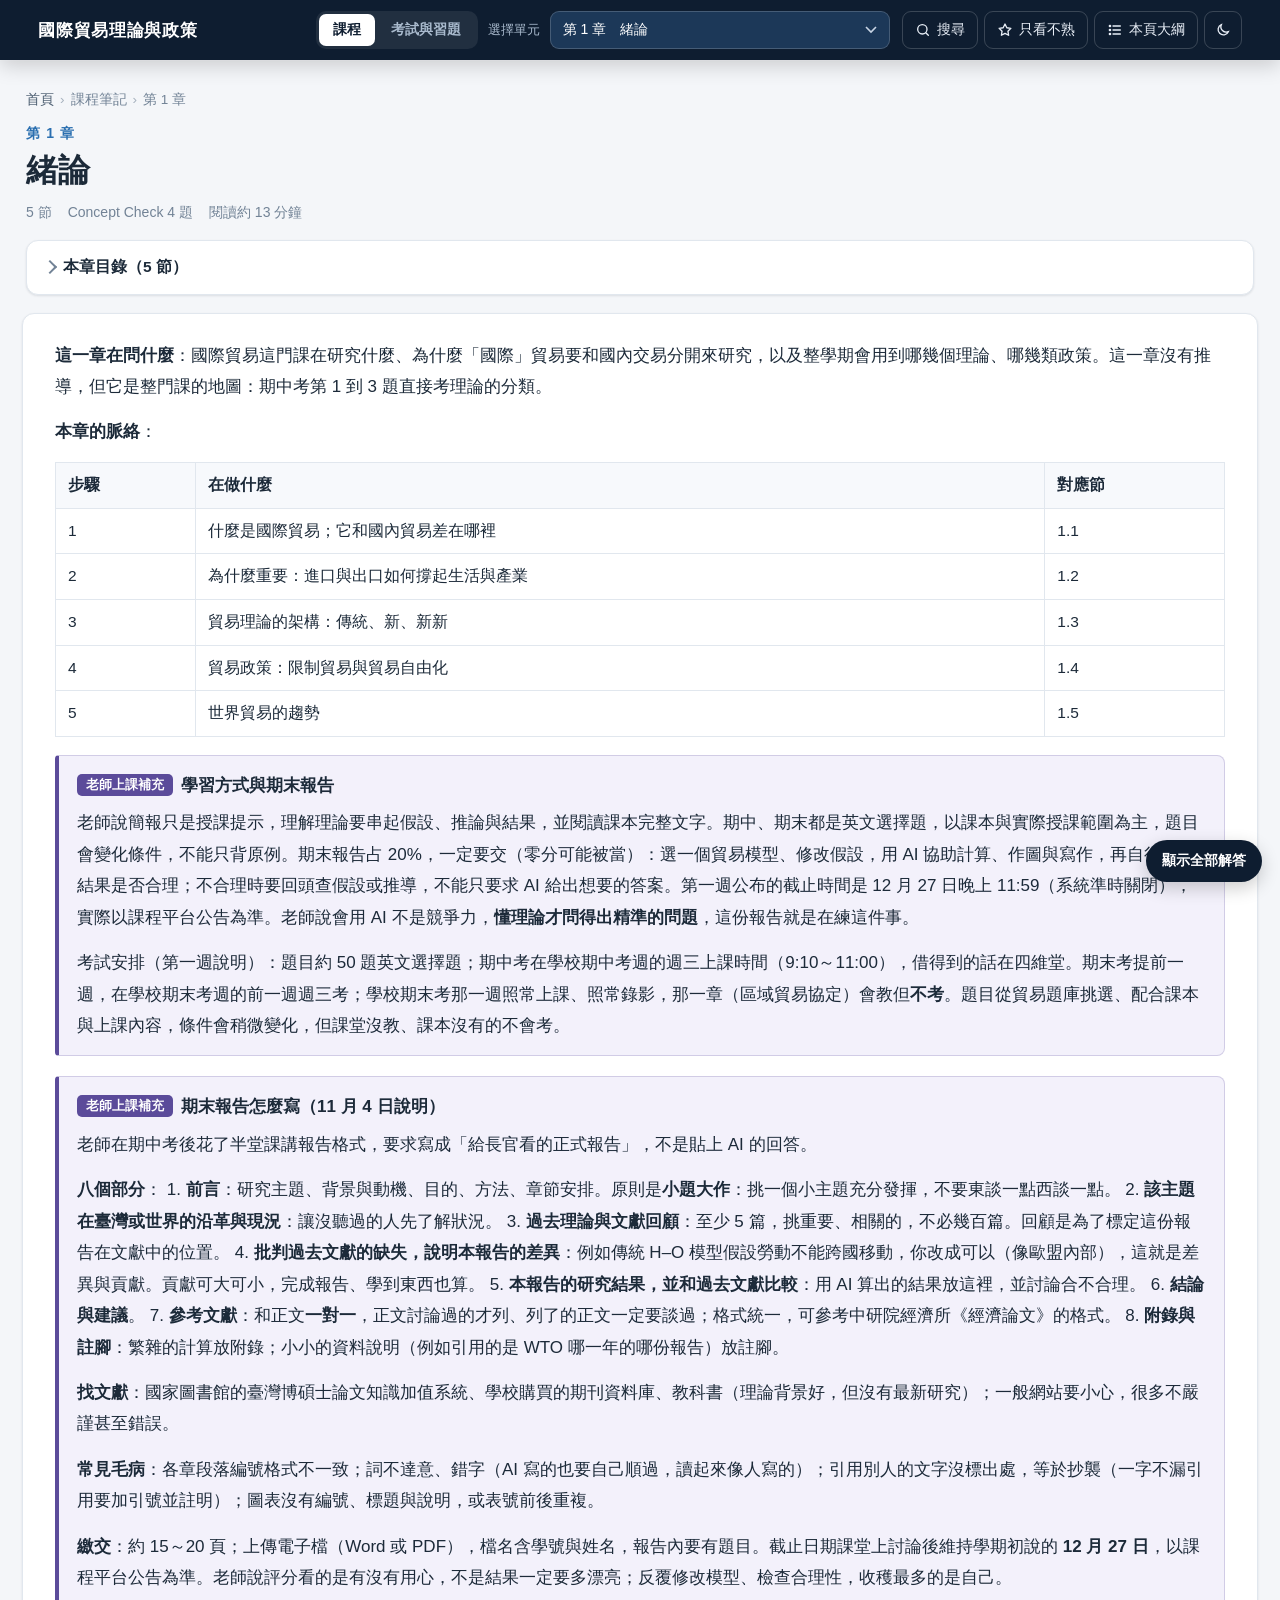
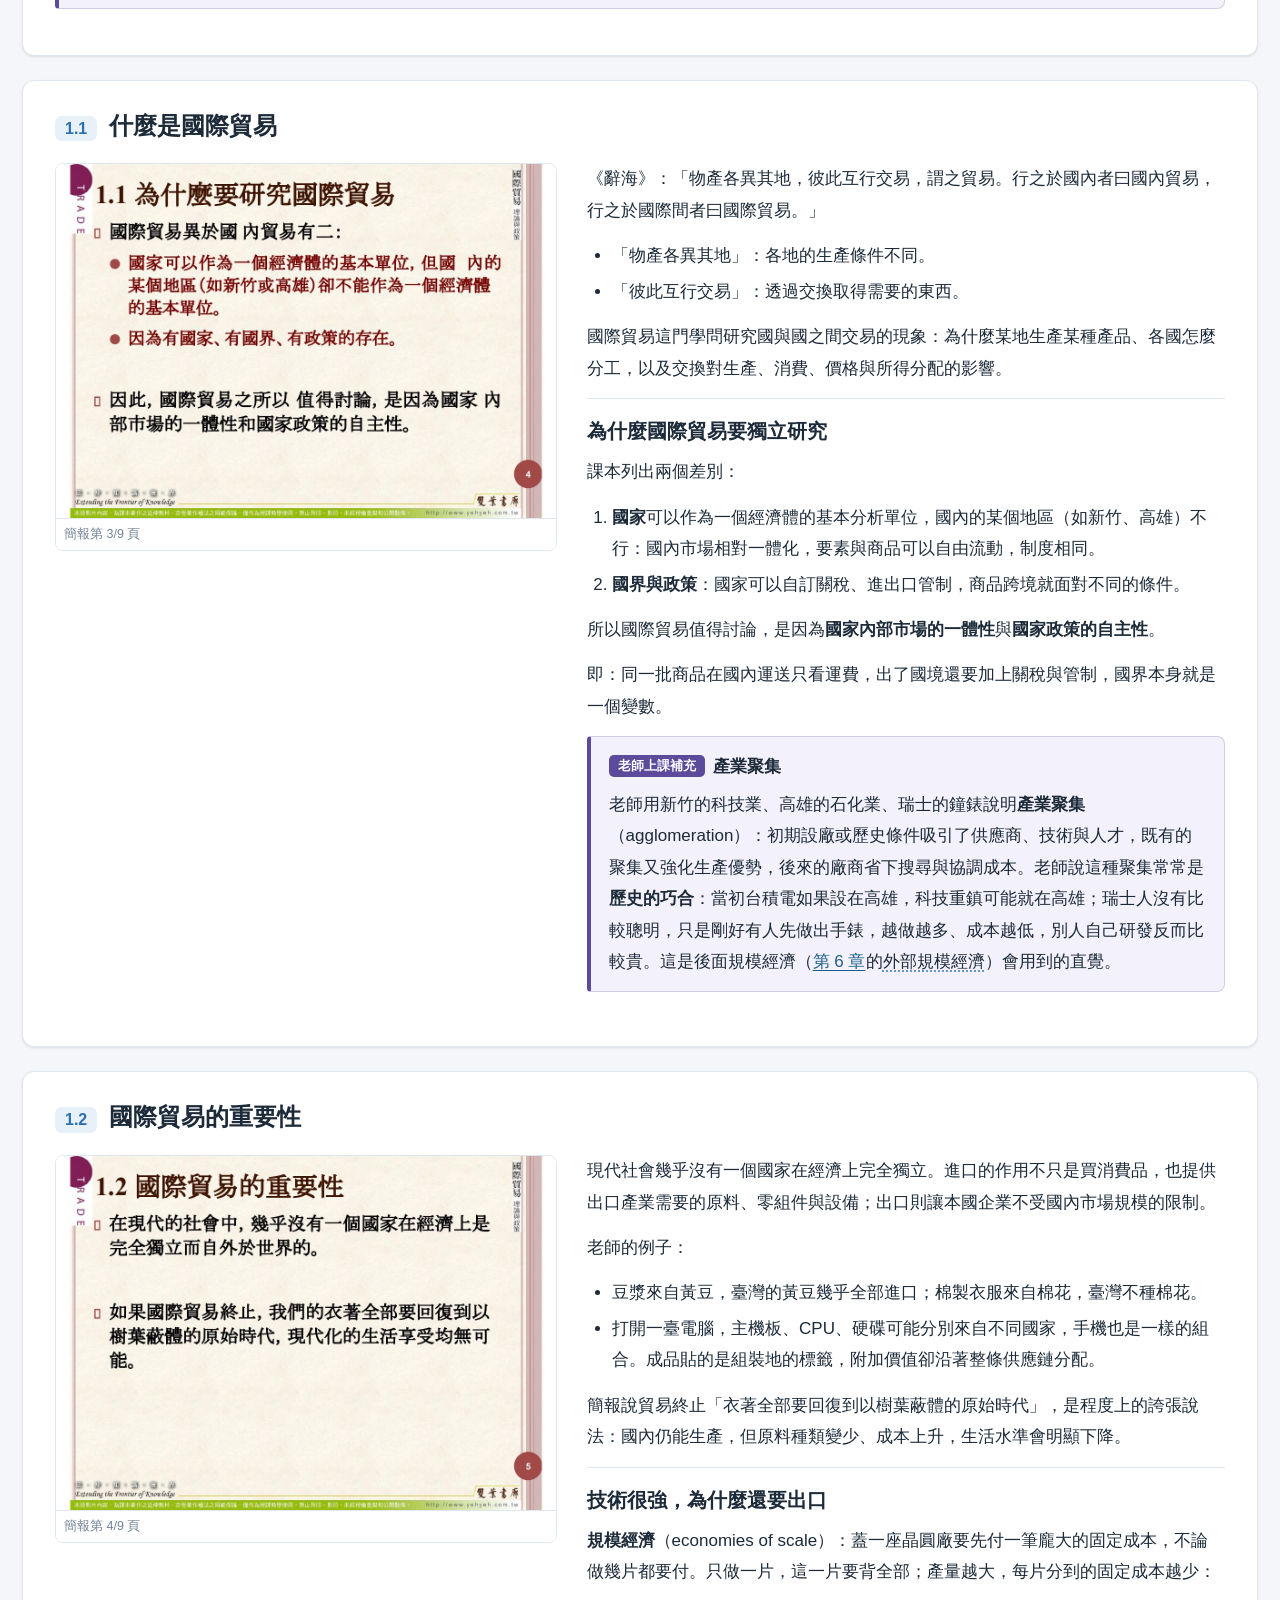
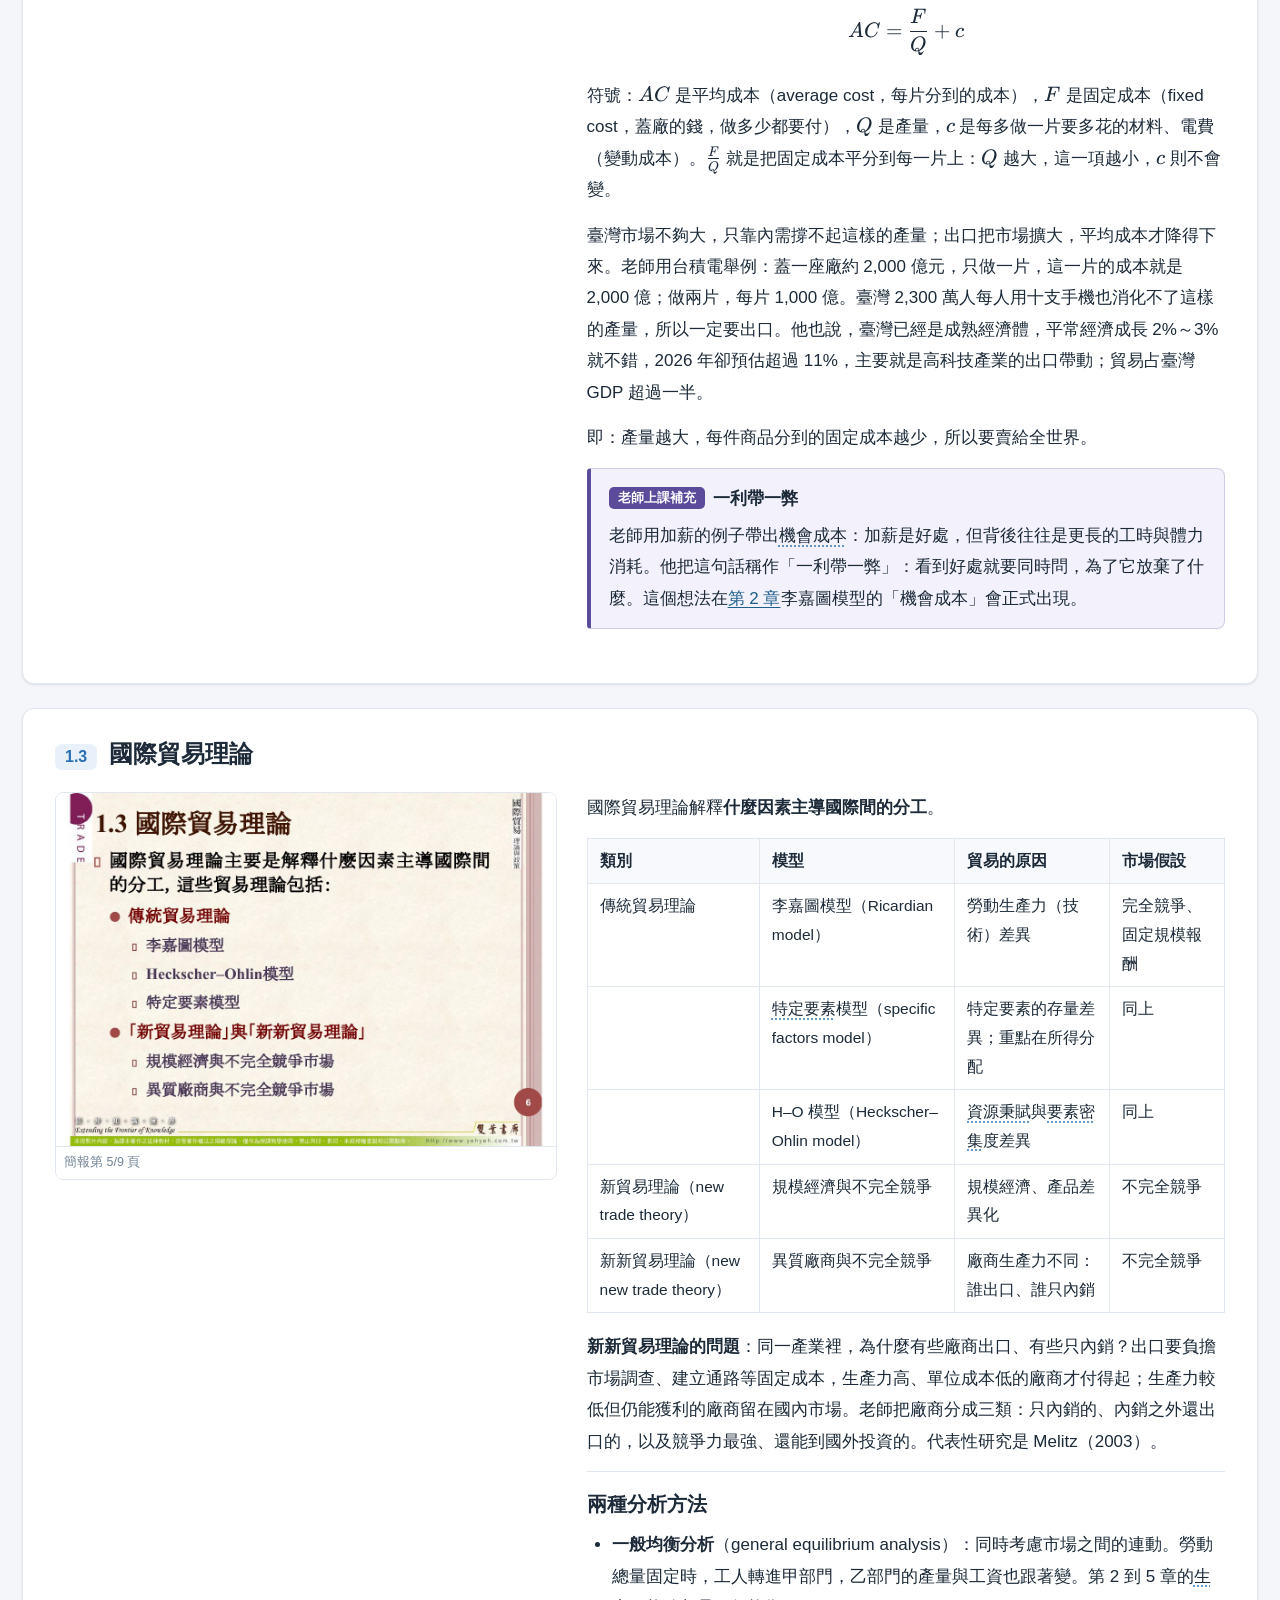
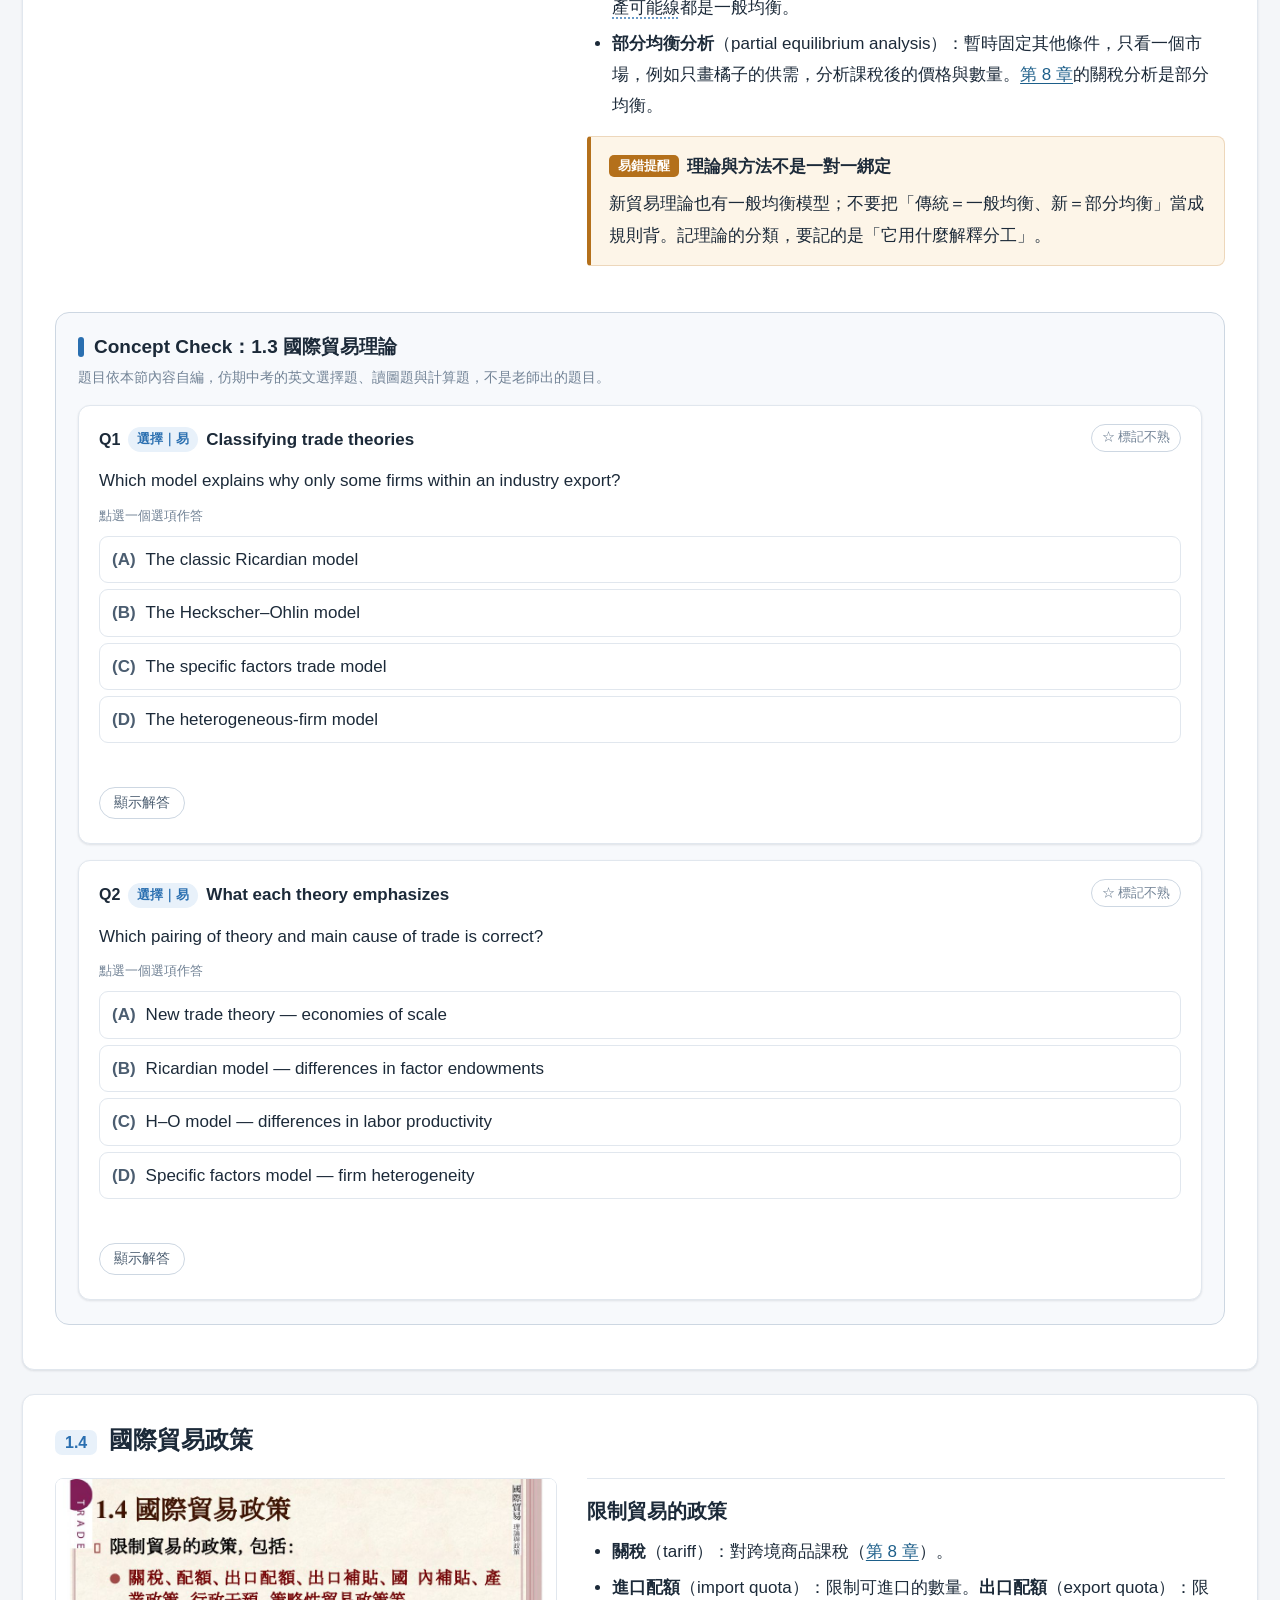
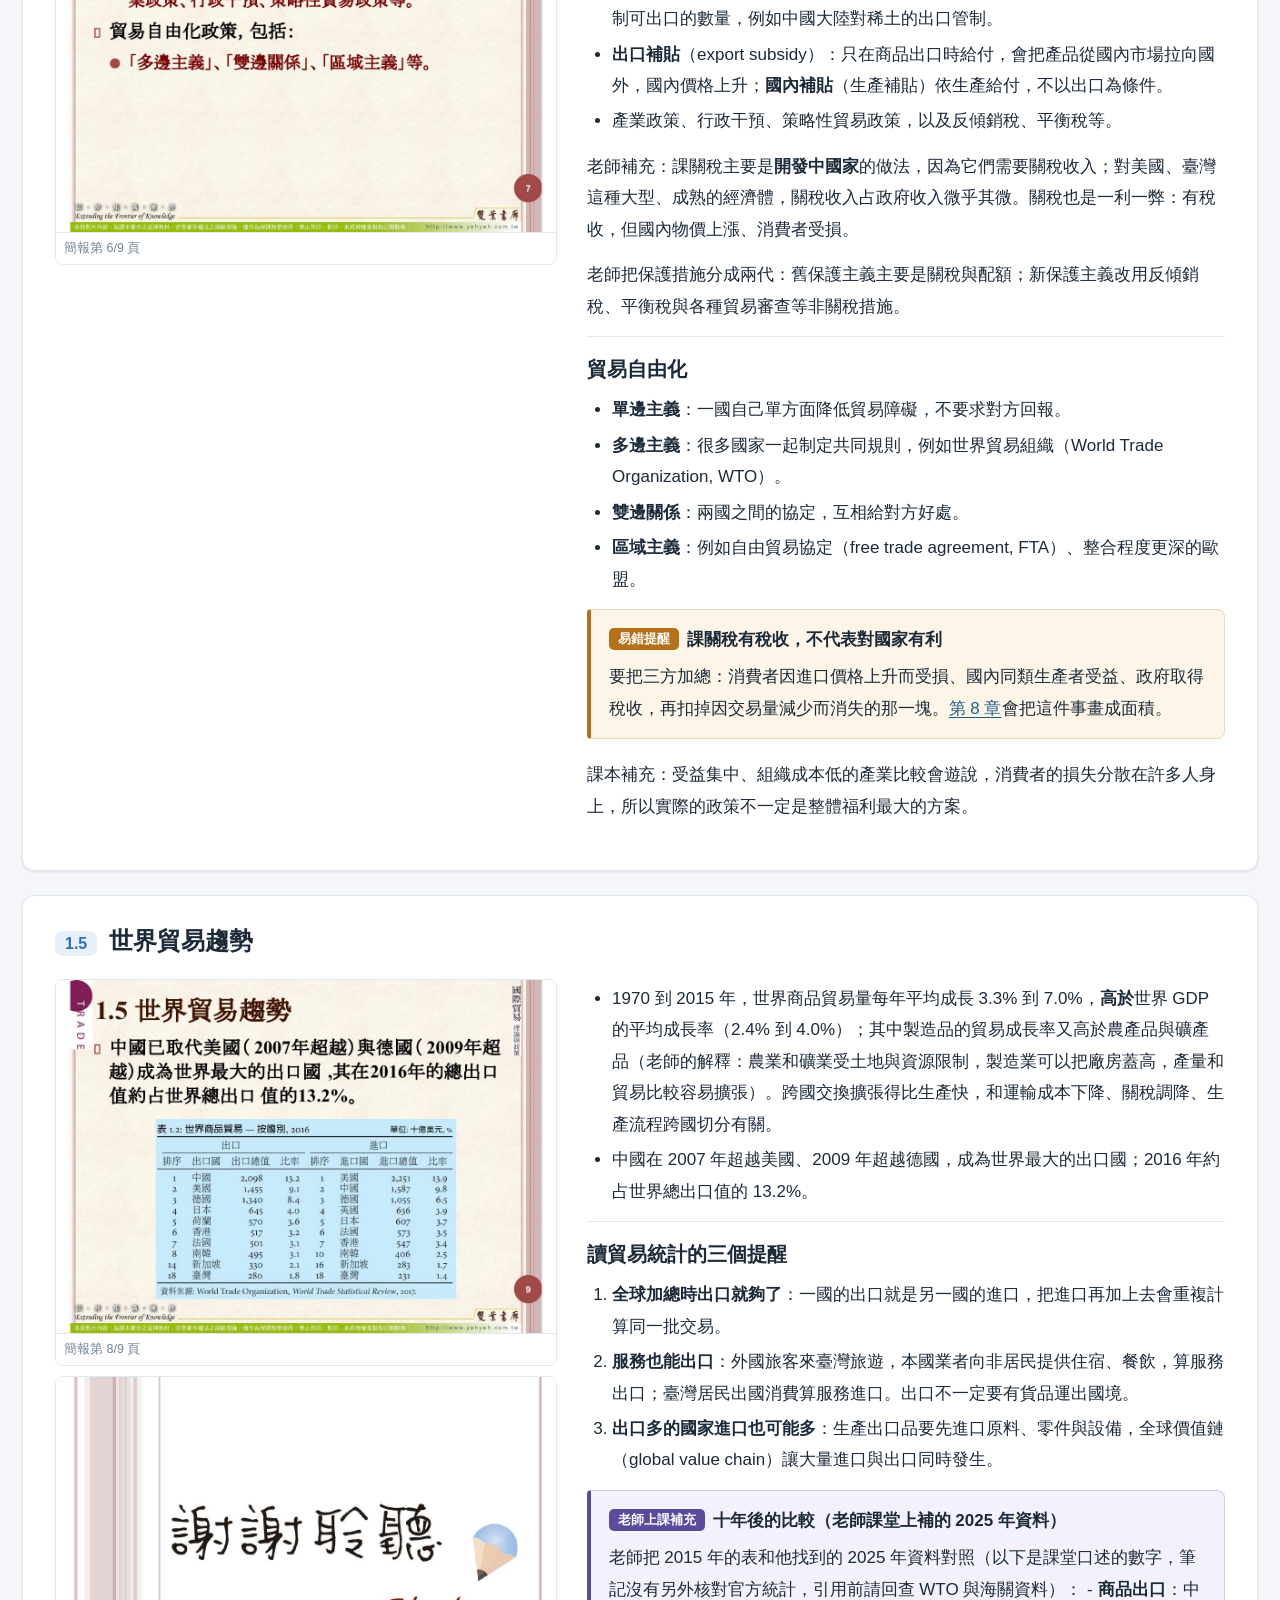
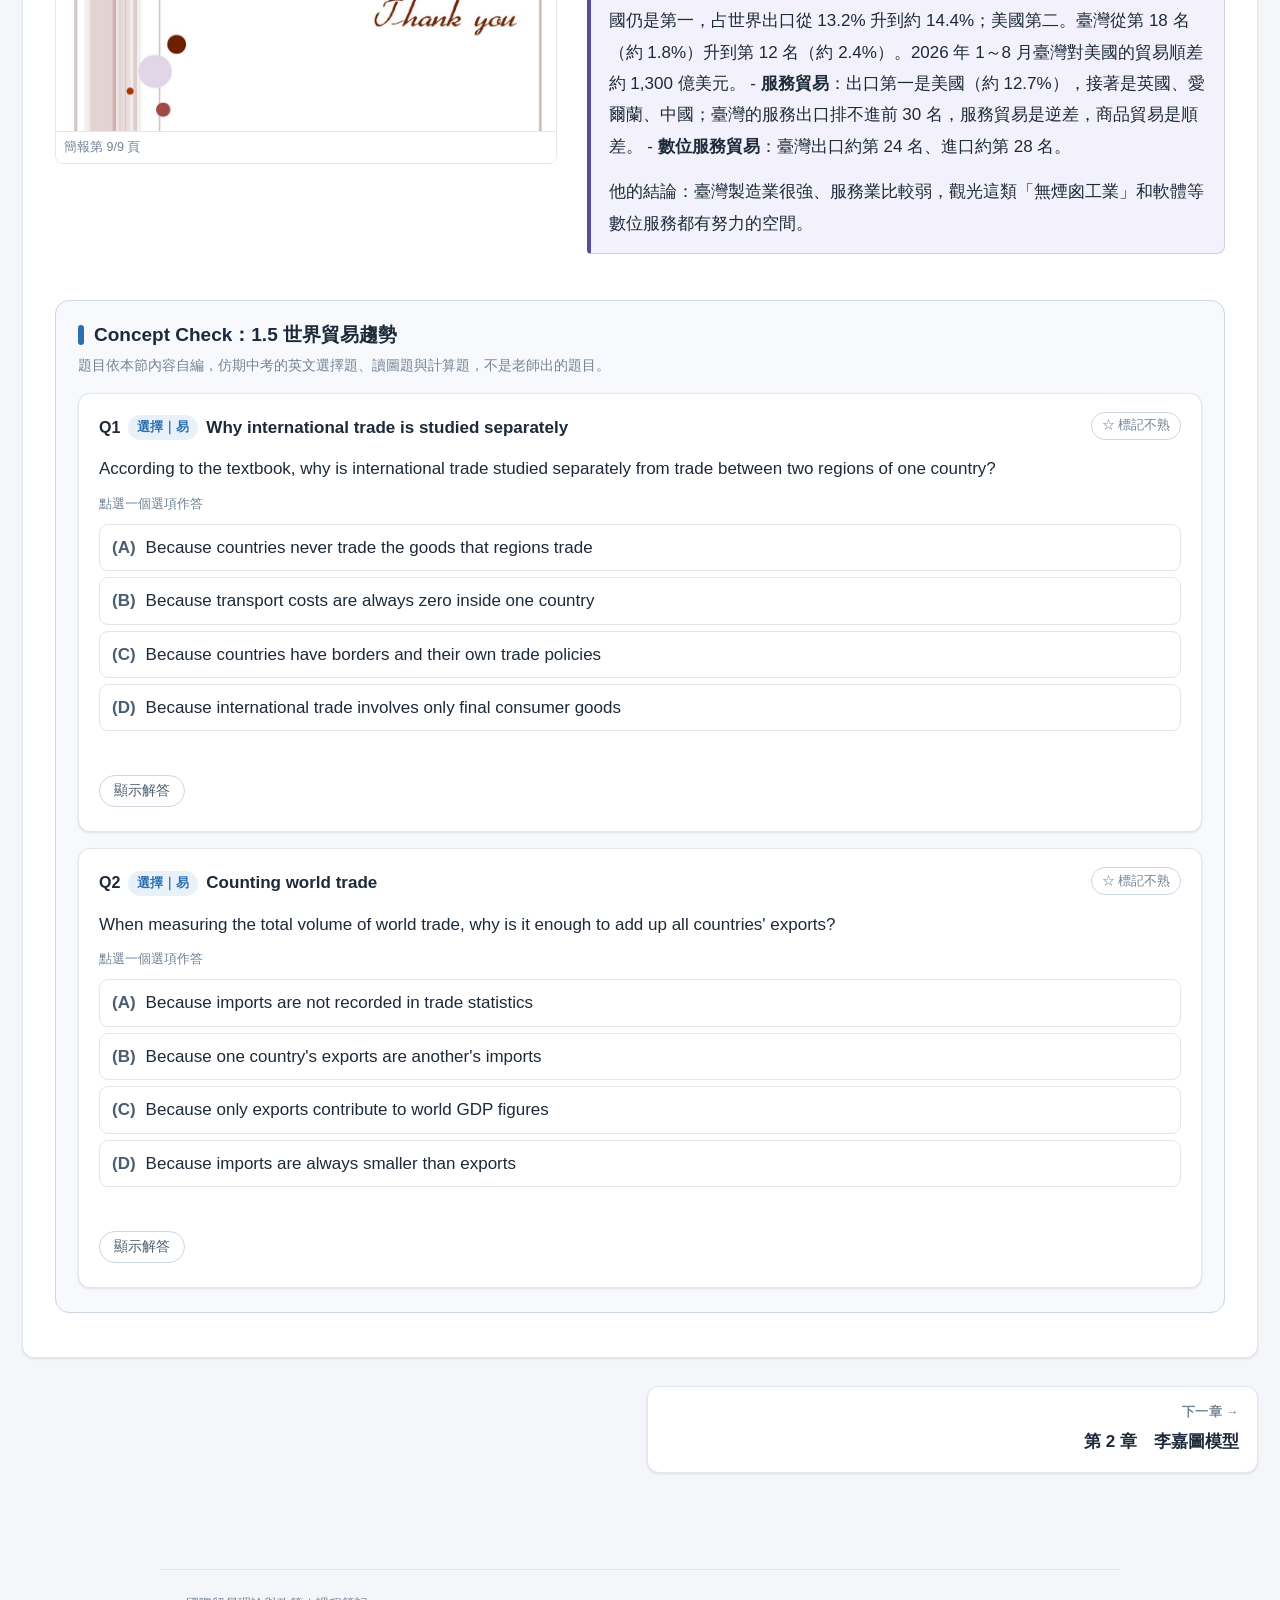
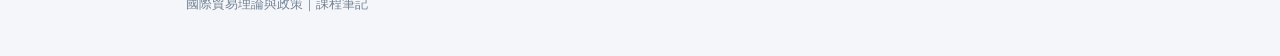
==== commit ec2d80e1: "long" ====
--- a/ch01.html
+++ b/ch01.html
@@ -69,12 +69,12 @@
 </ul></div><div class="sl-b" data-g="0"><p>國際貿易這門學問研究國與國之間交易的現象：為什麼某地生產某種產品、各國怎麼分工，以及交換對生產、消費、價格與所得分配的影響。</p></div><div class="sl-b" data-g="0"><h3 id="s1-1-1">為什麼國際貿易要獨立研究</h3><p>課本列出兩個差別：</p></div><div class="sl-mob" data-n="1"><a class="sl-pg" href="assets/slides/ch01/p-003.jpg" target="_blank" rel="noopener" title="開新分頁看大圖"><img loading="lazy" src="assets/slides/ch01/p-003.jpg" alt="國際貿易CH1.pdf 第 3 頁"><span>簡報第 3/9 頁</span></a></div><div class="sl-b" data-g="1"><ol>
 <li><strong>國家</strong>可以作為一個經濟體的基本分析單位，國內的某個地區（如新竹、高雄）不行：國內市場相對一體化，要素與商品可以自由流動，制度相同。</li>
 <li><strong>國界與政策</strong>：國家可以自訂關稅、進出口管制，商品跨境就面對不同的條件。</li>
-</ol></div><div class="sl-b" data-g="1"><p>所以國際貿易值得討論，是因為<strong>國家內部市場的一體性</strong>與<strong>國家政策的自主性</strong>。</p></div><div class="sl-b" data-g="1"><p>即：同一批商品在國內運送只看運費，出了國境還要加上關稅與管制，國界本身就是一個變數。</p></div><div class="sl-b" data-g="1"><div class="box teacher"><span class="tag">老師上課補充</span><strong class="bt">產業聚集</strong><p>老師用新竹的科技業、高雄的石化業、瑞士的鐘錶說明<strong>產業聚集</strong>（agglomeration）：初期設廠或歷史條件吸引了供應商、技術與人才，既有的聚集又強化生產優勢，後來的廠商省下搜尋與協調成本。老師說這種聚集常常是<strong>歷史的巧合</strong>：當初台積電如果設在高雄，科技重鎮可能就在高雄；瑞士人沒有比較聰明，只是剛好有人先做出手錶，越做越多、成本越低，別人自己研發反而比較貴。這是後面規模經濟（第 6 章的<span class="gl" tabindex="0" role="button" data-g="外部規模經濟">外部規模經濟</span>）會用到的直覺。</p></div></div></div></div></div></section><section class="sec has-sl" id="s1-2" data-label="1.2 國際貿易的重要性"><h2><span class="num">1.2</span>國際貿易的重要性</h2><div class="sl-rows"><div class="sl-seg"><aside class="sl-view"><div class="sl-stick"><div class="sl-g on" data-g="0" data-n="1"><a class="sl-pg" href="assets/slides/ch01/p-004.jpg" target="_blank" rel="noopener" title="開新分頁看大圖"><img loading="lazy" src="assets/slides/ch01/p-004.jpg" alt="國際貿易CH1.pdf 第 4 頁"><span>簡報第 4/9 頁</span></a></div></div></aside><div class="sl-text"><div class="sl-mob" data-n="1"><a class="sl-pg" href="assets/slides/ch01/p-004.jpg" target="_blank" rel="noopener" title="開新分頁看大圖"><img loading="lazy" src="assets/slides/ch01/p-004.jpg" alt="國際貿易CH1.pdf 第 4 頁"><span>簡報第 4/9 頁</span></a></div><div class="sl-b" data-g="0"><p>現代社會幾乎沒有一個國家在經濟上完全獨立。進口的作用不只是買消費品，也提供出口產業需要的原料、零組件與設備；出口則讓本國企業不受國內市場規模的限制。</p></div><div class="sl-b" data-g="0"><p>老師的例子：</p></div><div class="sl-b" data-g="0"><ul>
+</ol></div><div class="sl-b" data-g="1"><p>所以國際貿易值得討論，是因為<strong>國家內部市場的一體性</strong>與<strong>國家政策的自主性</strong>。</p></div><div class="sl-b" data-g="1"><p>即：同一批商品在國內運送只看運費，出了國境還要加上關稅與管制，國界本身就是一個變數。</p></div><div class="sl-b" data-g="1"><div class="box teacher"><span class="tag">老師上課補充</span><strong class="bt">產業聚集</strong><p>老師用新竹的科技業、高雄的石化業、瑞士的鐘錶說明<strong>產業聚集</strong>（agglomeration）：初期設廠或歷史條件吸引了供應商、技術與人才，既有的聚集又強化生產優勢，後來的廠商省下搜尋與協調成本。老師說這種聚集常常是<strong>歷史的巧合</strong>：當初台積電如果設在高雄，科技重鎮可能就在高雄；瑞士人沒有比較聰明，只是剛好有人先做出手錶，越做越多、成本越低，別人自己研發反而比較貴。這是後面規模經濟（<a class="xref" href="ch06.html">第 6 章</a>的<span class="gl" tabindex="0" role="button" data-g="外部規模經濟">外部規模經濟</span>）會用到的直覺。</p></div></div></div></div></div></section><section class="sec has-sl" id="s1-2" data-label="1.2 國際貿易的重要性"><h2><span class="num">1.2</span>國際貿易的重要性</h2><div class="sl-rows"><div class="sl-seg"><aside class="sl-view"><div class="sl-stick"><div class="sl-g on" data-g="0" data-n="1"><a class="sl-pg" href="assets/slides/ch01/p-004.jpg" target="_blank" rel="noopener" title="開新分頁看大圖"><img loading="lazy" src="assets/slides/ch01/p-004.jpg" alt="國際貿易CH1.pdf 第 4 頁"><span>簡報第 4/9 頁</span></a></div></div></aside><div class="sl-text"><div class="sl-mob" data-n="1"><a class="sl-pg" href="assets/slides/ch01/p-004.jpg" target="_blank" rel="noopener" title="開新分頁看大圖"><img loading="lazy" src="assets/slides/ch01/p-004.jpg" alt="國際貿易CH1.pdf 第 4 頁"><span>簡報第 4/9 頁</span></a></div><div class="sl-b" data-g="0"><p>現代社會幾乎沒有一個國家在經濟上完全獨立。進口的作用不只是買消費品，也提供出口產業需要的原料、零組件與設備；出口則讓本國企業不受國內市場規模的限制。</p></div><div class="sl-b" data-g="0"><p>老師的例子：</p></div><div class="sl-b" data-g="0"><ul>
 <li>豆漿來自黃豆，臺灣的黃豆幾乎全部進口；棉製衣服來自棉花，臺灣不種棉花。</li>
 <li>打開一臺電腦，主機板、CPU、硬碟可能分別來自不同國家，手機也是一樣的組合。成品貼的是組裝地的標籤，附加價值卻沿著整條供應鏈分配。</li>
 </ul></div><div class="sl-b" data-g="0"><p>簡報說貿易終止「衣著全部要回復到以樹葉蔽體的原始時代」，是程度上的誇張說法：國內仍能生產，但原料種類變少、成本上升，生活水準會明顯下降。</p></div><div class="sl-b" data-g="0"><h3 id="s1-2-1">技術很強，為什麼還要出口</h3><p><strong>規模經濟</strong>（economies of scale）：蓋一座晶圓廠要先付一筆龐大的固定成本，不論做幾片都要付。只做一片，這一片要背全部；產量越大，每片分到的固定成本越少：</p></div><div class="sl-b" data-g="0">
 \[AC=\frac{F}{Q}+c\]
-</div><div class="sl-b" data-g="0"><p>臺灣市場不夠大，只靠內需撐不起這樣的產量；出口把市場擴大，平均成本才降得下來。老師用台積電舉例：蓋一座廠約 2,000 億元，只做一片，這一片的成本就是 2,000 億；做兩片，每片 1,000 億。臺灣 2,300 萬人每人用十支手機也消化不了這樣的產量，所以一定要出口。他也說，臺灣已經是成熟經濟體，平常經濟成長 2%～3% 就不錯，2026 年卻預估超過 11%，主要就是高科技產業的出口帶動；貿易占臺灣 GDP 超過一半。</p></div><div class="sl-b" data-g="0"><p>即：產量越大，每件商品分到的固定成本越少，所以要賣給全世界。</p></div><div class="sl-b" data-g="0"><div class="box teacher"><span class="tag">老師上課補充</span><strong class="bt">一利帶一弊</strong><p>老師用加薪的例子帶出<span class="gl" tabindex="0" role="button" data-g="機會成本">機會成本</span>：加薪是好處，但背後往往是更長的工時與體力消耗。他把這句話稱作「一利帶一弊」：看到好處就要同時問，為了它放棄了什麼。這個想法在第 2 章李嘉圖模型的「機會成本」會正式出現。</p></div></div></div></div></div></section><section class="sec has-sl" id="s1-3" data-label="1.3 國際貿易理論"><h2><span class="num">1.3</span>國際貿易理論</h2><div class="sl-rows"><div class="sl-seg"><aside class="sl-view"><div class="sl-stick"><div class="sl-g on" data-g="0" data-n="1"><a class="sl-pg" href="assets/slides/ch01/p-005.jpg" target="_blank" rel="noopener" title="開新分頁看大圖"><img loading="lazy" src="assets/slides/ch01/p-005.jpg" alt="國際貿易CH1.pdf 第 5 頁"><span>簡報第 5/9 頁</span></a></div></div></aside><div class="sl-text"><div class="sl-mob" data-n="1"><a class="sl-pg" href="assets/slides/ch01/p-005.jpg" target="_blank" rel="noopener" title="開新分頁看大圖"><img loading="lazy" src="assets/slides/ch01/p-005.jpg" alt="國際貿易CH1.pdf 第 5 頁"><span>簡報第 5/9 頁</span></a></div><div class="sl-b" data-g="0"><p>國際貿易理論解釋<strong>什麼因素主導國際間的分工</strong>。</p></div><div class="sl-b" data-g="0"><table>
+</div><div class="sl-b" data-g="0"><p>符號：\(AC\) 是平均成本（average cost，每片分到的成本），\(F\) 是固定成本（fixed cost，蓋廠的錢，做多少都要付），\(Q\) 是產量，\(c\) 是每多做一片要多花的材料、電費（變動成本）。\(\frac{F}{Q}\) 就是把固定成本平分到每一片上：\(Q\) 越大，這一項越小，\(c\) 則不會變。</p></div><div class="sl-b" data-g="0"><p>臺灣市場不夠大，只靠內需撐不起這樣的產量；出口把市場擴大，平均成本才降得下來。老師用台積電舉例：蓋一座廠約 2,000 億元，只做一片，這一片的成本就是 2,000 億；做兩片，每片 1,000 億。臺灣 2,300 萬人每人用十支手機也消化不了這樣的產量，所以一定要出口。他也說，臺灣已經是成熟經濟體，平常經濟成長 2%～3% 就不錯，2026 年卻預估超過 11%，主要就是高科技產業的出口帶動；貿易占臺灣 GDP 超過一半。</p></div><div class="sl-b" data-g="0"><p>即：產量越大，每件商品分到的固定成本越少，所以要賣給全世界。</p></div><div class="sl-b" data-g="0"><div class="box teacher"><span class="tag">老師上課補充</span><strong class="bt">一利帶一弊</strong><p>老師用加薪的例子帶出<span class="gl" tabindex="0" role="button" data-g="機會成本">機會成本</span>：加薪是好處，但背後往往是更長的工時與體力消耗。他把這句話稱作「一利帶一弊」：看到好處就要同時問，為了它放棄了什麼。這個想法在<a class="xref" href="ch02.html">第 2 章</a>李嘉圖模型的「機會成本」會正式出現。</p></div></div></div></div></div></section><section class="sec has-sl" id="s1-3" data-label="1.3 國際貿易理論"><h2><span class="num">1.3</span>國際貿易理論</h2><div class="sl-rows"><div class="sl-seg"><aside class="sl-view"><div class="sl-stick"><div class="sl-g on" data-g="0" data-n="1"><a class="sl-pg" href="assets/slides/ch01/p-005.jpg" target="_blank" rel="noopener" title="開新分頁看大圖"><img loading="lazy" src="assets/slides/ch01/p-005.jpg" alt="國際貿易CH1.pdf 第 5 頁"><span>簡報第 5/9 頁</span></a></div></div></aside><div class="sl-text"><div class="sl-mob" data-n="1"><a class="sl-pg" href="assets/slides/ch01/p-005.jpg" target="_blank" rel="noopener" title="開新分頁看大圖"><img loading="lazy" src="assets/slides/ch01/p-005.jpg" alt="國際貿易CH1.pdf 第 5 頁"><span>簡報第 5/9 頁</span></a></div><div class="sl-b" data-g="0"><p>國際貿易理論解釋<strong>什麼因素主導國際間的分工</strong>。</p></div><div class="sl-b" data-g="0"><table>
 <thead>
 <tr>
 <th>類別</th>
@@ -117,7 +117,7 @@
 </tbody>
 </table></div><div class="sl-b" data-g="0"><p><strong>新新貿易理論的問題</strong>：同一產業裡，為什麼有些廠商出口、有些只內銷？出口要負擔市場調查、建立通路等固定成本，生產力高、單位成本低的廠商才付得起；生產力較低但仍能獲利的廠商留在國內市場。老師把廠商分成三類：只內銷的、內銷之外還出口的，以及競爭力最強、還能到國外投資的。代表性研究是 Melitz（2003）。</p></div><div class="sl-b" data-g="0"><h3 id="s1-3-1">兩種分析方法</h3><ul>
 <li><strong>一般均衡分析</strong>（general equilibrium analysis）：同時考慮市場之間的連動。勞動總量固定時，工人轉進甲部門，乙部門的產量與工資也跟著變。第 2 到 5 章的<span class="gl" tabindex="0" role="button" data-g="生產可能線">生產可能線</span>都是一般均衡。</li>
-<li><strong>部分均衡分析</strong>（partial equilibrium analysis）：暫時固定其他條件，只看一個市場，例如只畫橘子的供需，分析課稅後的價格與數量。第 8 章的關稅分析是部分均衡。</li>
+<li><strong>部分均衡分析</strong>（partial equilibrium analysis）：暫時固定其他條件，只看一個市場，例如只畫橘子的供需，分析課稅後的價格與數量。<a class="xref" href="ch08.html">第 8 章</a>的關稅分析是部分均衡。</li>
 </ul></div><div class="sl-b" data-g="0"><div class="box warn"><span class="tag">易錯提醒</span><strong class="bt">理論與方法不是一對一綁定</strong><p>新貿易理論也有一般均衡模型；不要把「傳統＝一般均衡、新＝部分均衡」當成規則背。記理論的分類，要記的是「它用什麼解釋分工」。</p></div></div></div></div><section class="cc" id="cc-s1-3"><h3 class="cc-h">Concept Check：1.3 國際貿易理論</h3><p class="cc-note">題目依本節內容自編，仿期中考的英文選擇題、讀圖題與計算題，不是老師出的題目。</p><article class="q" data-key="D" data-label="1.3 國際貿易理論 Q1" id="q-s1-3-1"><div class="q-meta"><h4><a href="#q-s1-3-1">Q1</a></h4><span class="q-kind">選擇｜易</span><span class="q-title">Classifying trade theories</span></div><div class="q-text"><p>Which model explains why only some firms within an industry export?</p></div><ol class="opts"><li data-k="A"><b>(A)</b><span>The classic Ricardian model</span></li><li data-k="B"><b>(B)</b><span>The Heckscher–Ohlin model</span></li><li data-k="C"><b>(C)</b><span>The specific factors trade model</span></li><li data-k="D"><b>(D)</b><span>The heterogeneous-firm model</span></li></ol><button aria-expanded="false" class="toggle" type="button">顯示解答</button><div class="sol" hidden=""><div class="zh"><p class="sh">中文題意</p><p>哪一個模型解釋為什麼同一產業裡只有部分廠商出口？</p></div><div class="ans"><strong>答案 (D)</strong><p>The heterogeneous-firm model</p></div><div class="why"><p class="sh">解析</p><p>新新貿易理論的異質廠商模型：出口要負擔額外的固定成本，只有生產力高的廠商付得起。</p>
 <ul>
 <li>(A) 錯。李嘉圖模型用國家間的勞動生產力差異解釋貿易，廠商是同質的。</li>
@@ -136,7 +136,7 @@
 <p>即：李嘉圖看技術、H–O 看資源、新貿易理論看規模、新新貿易理論看廠商。</p></div><div class="tip"><p class="sh">易錯提醒</p><ul>
 <li>期中考第 3 題：李嘉圖強調生產力差異，新貿易理論可能強調規模經濟。</li>
 </ul></div></div></article></section></div></section><section class="sec has-sl" id="s1-4" data-label="1.4 國際貿易政策"><h2><span class="num">1.4</span>國際貿易政策</h2><div class="sl-rows"><div class="sl-seg"><aside class="sl-view"><div class="sl-stick"><div class="sl-g on" data-g="0" data-n="1"><a class="sl-pg" href="assets/slides/ch01/p-006.jpg" target="_blank" rel="noopener" title="開新分頁看大圖"><img loading="lazy" src="assets/slides/ch01/p-006.jpg" alt="國際貿易CH1.pdf 第 6 頁"><span>簡報第 6/9 頁</span></a></div></div></aside><div class="sl-text"><div class="sl-mob" data-n="1"><a class="sl-pg" href="assets/slides/ch01/p-006.jpg" target="_blank" rel="noopener" title="開新分頁看大圖"><img loading="lazy" src="assets/slides/ch01/p-006.jpg" alt="國際貿易CH1.pdf 第 6 頁"><span>簡報第 6/9 頁</span></a></div><div class="sl-b" data-g="0"><h3 id="s1-4-1">限制貿易的政策</h3><ul>
-<li><strong>關稅</strong>（tariff）：對跨境商品課稅（第 8 章）。</li>
+<li><strong>關稅</strong>（tariff）：對跨境商品課稅（<a class="xref" href="ch08.html">第 8 章</a>）。</li>
 <li><strong>進口配額</strong>（import quota）：限制可進口的數量。<strong>出口配額</strong>（export quota）：限制可出口的數量，例如中國大陸對稀土的出口管制。</li>
 <li><strong>出口補貼</strong>（export subsidy）：只在商品出口時給付，會把產品從國內市場拉向國外，國內價格上升；<strong>國內補貼</strong>（生產補貼）依生產給付，不以出口為條件。</li>
 <li>產業政策、行政干預、策略性貿易政策，以及反傾銷稅、平衡稅等。</li>
@@ -145,7 +145,7 @@
 <li><strong>多邊主義</strong>：很多國家一起制定共同規則，例如世界貿易組織（World Trade Organization, WTO）。</li>
 <li><strong>雙邊關係</strong>：兩國之間的協定，互相給對方好處。</li>
 <li><strong>區域主義</strong>：例如自由貿易協定（free trade agreement, FTA）、整合程度更深的歐盟。</li>
-</ul></div><div class="sl-b" data-g="0"><div class="box warn"><span class="tag">易錯提醒</span><strong class="bt">課關稅有稅收，不代表對國家有利</strong><p>要把三方加總：消費者因進口價格上升而受損、國內同類生產者受益、政府取得稅收，再扣掉因交易量減少而消失的那一塊。第 8 章會把這件事畫成面積。</p></div></div><div class="sl-b" data-g="0"><p>課本補充：受益集中、組織成本低的產業比較會遊說，消費者的損失分散在許多人身上，所以實際的政策不一定是整體福利最大的方案。</p></div></div></div></div></section><section class="sec has-sl" id="s1-5" data-label="1.5 世界貿易趨勢"><h2><span class="num">1.5</span>世界貿易趨勢</h2><div class="sl-rows"><div class="sl-seg"><aside class="sl-view"><div class="sl-stick"><div class="sl-g on" data-g="0" data-n="1"><a class="sl-pg" href="assets/slides/ch01/p-007.jpg" target="_blank" rel="noopener" title="開新分頁看大圖"><img loading="lazy" src="assets/slides/ch01/p-007.jpg" alt="國際貿易CH1.pdf 第 7 頁"><span>簡報第 7/9 頁</span></a></div><div class="sl-g" data-g="1" data-n="2"><a class="sl-pg" href="assets/slides/ch01/p-008.jpg" target="_blank" rel="noopener" title="開新分頁看大圖"><img loading="lazy" src="assets/slides/ch01/p-008.jpg" alt="國際貿易CH1.pdf 第 8 頁"><span>簡報第 8/9 頁</span></a><a class="sl-pg" href="assets/slides/ch01/p-009.jpg" target="_blank" rel="noopener" title="開新分頁看大圖"><img loading="lazy" src="assets/slides/ch01/p-009.jpg" alt="國際貿易CH1.pdf 第 9 頁"><span>簡報第 9/9 頁</span></a></div></div></aside><div class="sl-text"><div class="sl-mob" data-n="1"><a class="sl-pg" href="assets/slides/ch01/p-007.jpg" target="_blank" rel="noopener" title="開新分頁看大圖"><img loading="lazy" src="assets/slides/ch01/p-007.jpg" alt="國際貿易CH1.pdf 第 7 頁"><span>簡報第 7/9 頁</span></a></div><div class="sl-b" data-g="0"><ul>
+</ul></div><div class="sl-b" data-g="0"><div class="box warn"><span class="tag">易錯提醒</span><strong class="bt">課關稅有稅收，不代表對國家有利</strong><p>要把三方加總：消費者因進口價格上升而受損、國內同類生產者受益、政府取得稅收，再扣掉因交易量減少而消失的那一塊。<a class="xref" href="ch08.html">第 8 章</a>會把這件事畫成面積。</p></div></div><div class="sl-b" data-g="0"><p>課本補充：受益集中、組織成本低的產業比較會遊說，消費者的損失分散在許多人身上，所以實際的政策不一定是整體福利最大的方案。</p></div></div></div></div></section><section class="sec has-sl" id="s1-5" data-label="1.5 世界貿易趨勢"><h2><span class="num">1.5</span>世界貿易趨勢</h2><div class="sl-rows"><div class="sl-seg"><aside class="sl-view"><div class="sl-stick"><div class="sl-g on" data-g="0" data-n="1"><a class="sl-pg" href="assets/slides/ch01/p-007.jpg" target="_blank" rel="noopener" title="開新分頁看大圖"><img loading="lazy" src="assets/slides/ch01/p-007.jpg" alt="國際貿易CH1.pdf 第 7 頁"><span>簡報第 7/9 頁</span></a></div><div class="sl-g" data-g="1" data-n="2"><a class="sl-pg" href="assets/slides/ch01/p-008.jpg" target="_blank" rel="noopener" title="開新分頁看大圖"><img loading="lazy" src="assets/slides/ch01/p-008.jpg" alt="國際貿易CH1.pdf 第 8 頁"><span>簡報第 8/9 頁</span></a><a class="sl-pg" href="assets/slides/ch01/p-009.jpg" target="_blank" rel="noopener" title="開新分頁看大圖"><img loading="lazy" src="assets/slides/ch01/p-009.jpg" alt="國際貿易CH1.pdf 第 9 頁"><span>簡報第 9/9 頁</span></a></div></div></aside><div class="sl-text"><div class="sl-mob" data-n="1"><a class="sl-pg" href="assets/slides/ch01/p-007.jpg" target="_blank" rel="noopener" title="開新分頁看大圖"><img loading="lazy" src="assets/slides/ch01/p-007.jpg" alt="國際貿易CH1.pdf 第 7 頁"><span>簡報第 7/9 頁</span></a></div><div class="sl-b" data-g="0"><ul>
 <li>1970 到 2015 年，世界商品貿易量每年平均成長 3.3% 到 7.0%，<strong>高於</strong>世界 GDP 的平均成長率（2.4% 到 4.0%）；其中製造品的貿易成長率又高於農產品與礦產品（老師的解釋：農業和礦業受土地與資源限制，製造業可以把廠房蓋高，產量和貿易比較容易擴張）。跨國交換擴張得比生產快，和運輸成本下降、關稅調降、生產流程跨國切分有關。</li>
 <li>中國在 2007 年超越美國、2009 年超越德國，成為世界最大的出口國；2016 年約占世界總出口值的 13.2%。</li>
 </ul></div><div class="sl-b" data-g="0"><h3 id="s1-5-1">讀貿易統計的三個提醒</h3><ol>
@@ -178,7 +178,7 @@
 <nav class="pager" aria-label="上一頁與下一頁"><a class="next" href="ch02.html"><small>下一章 →</small>第 2 章　李嘉圖模型</a></nav></main>
 <footer class="site-foot"><span>國際貿易理論與政策｜課程筆記</span></footer>
 <script src="assets/katex/katex.min.js"></script><script src="assets/katex/auto-render.min.js"></script>
-<script src="assets/search.js?v=075a6017"></script>
+<script src="assets/search.js?v=76b2ce32"></script>
 <script src="assets/glossary.js?v=b64acd96"></script>
 <script src="assets/site.js?v=e33d114f"></script>
 </body></html>
